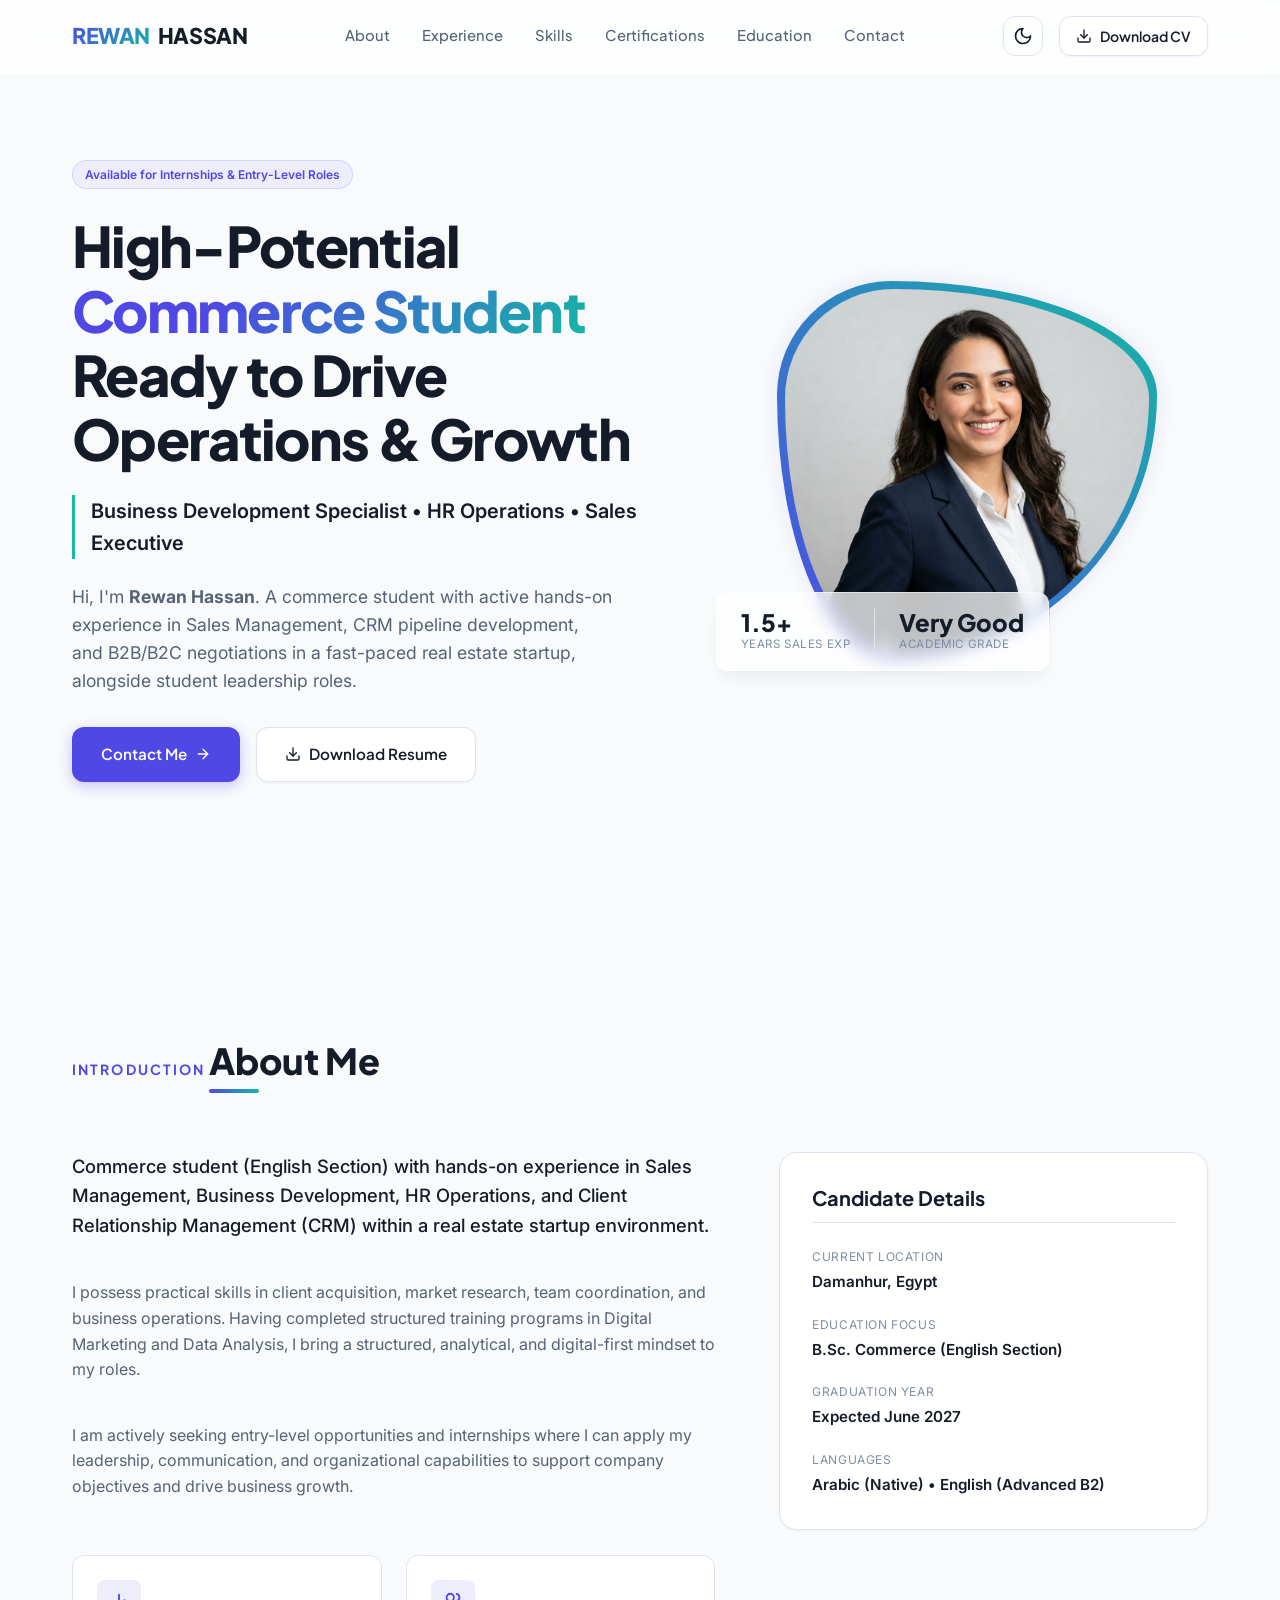
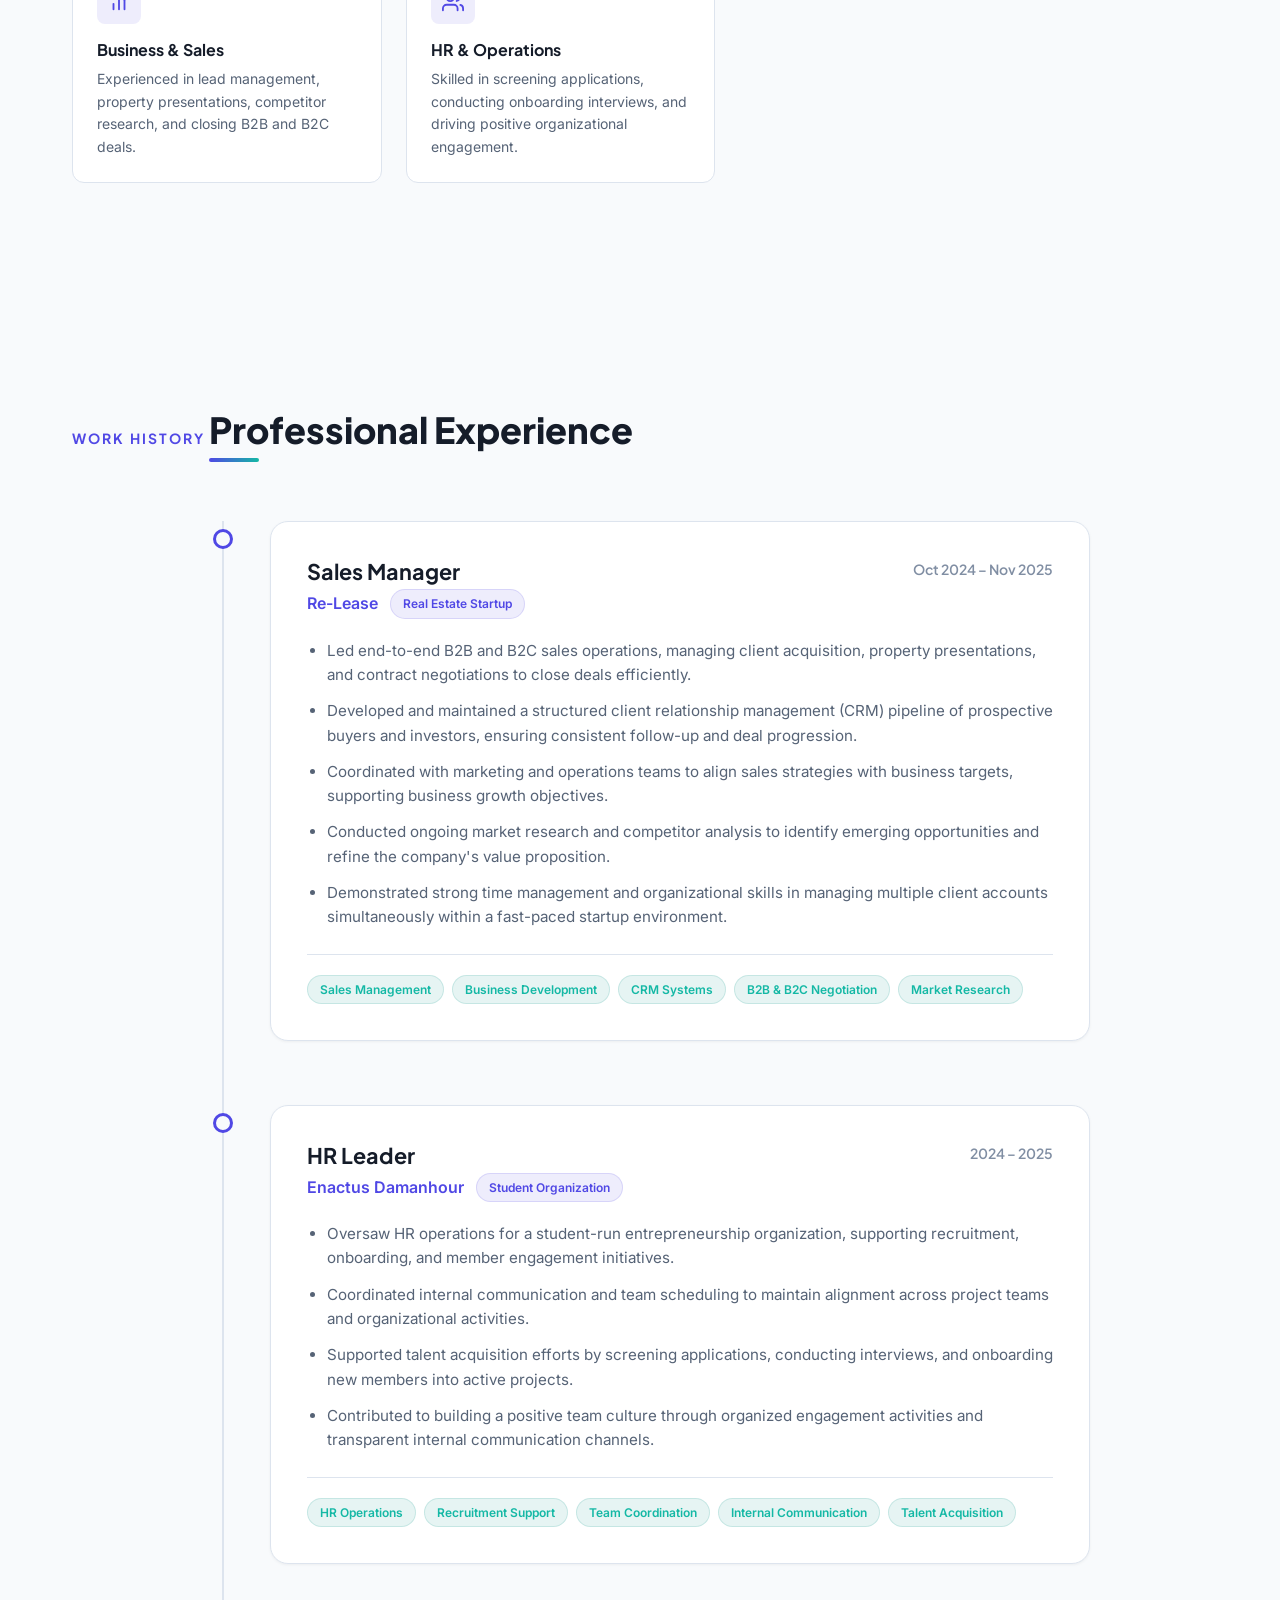
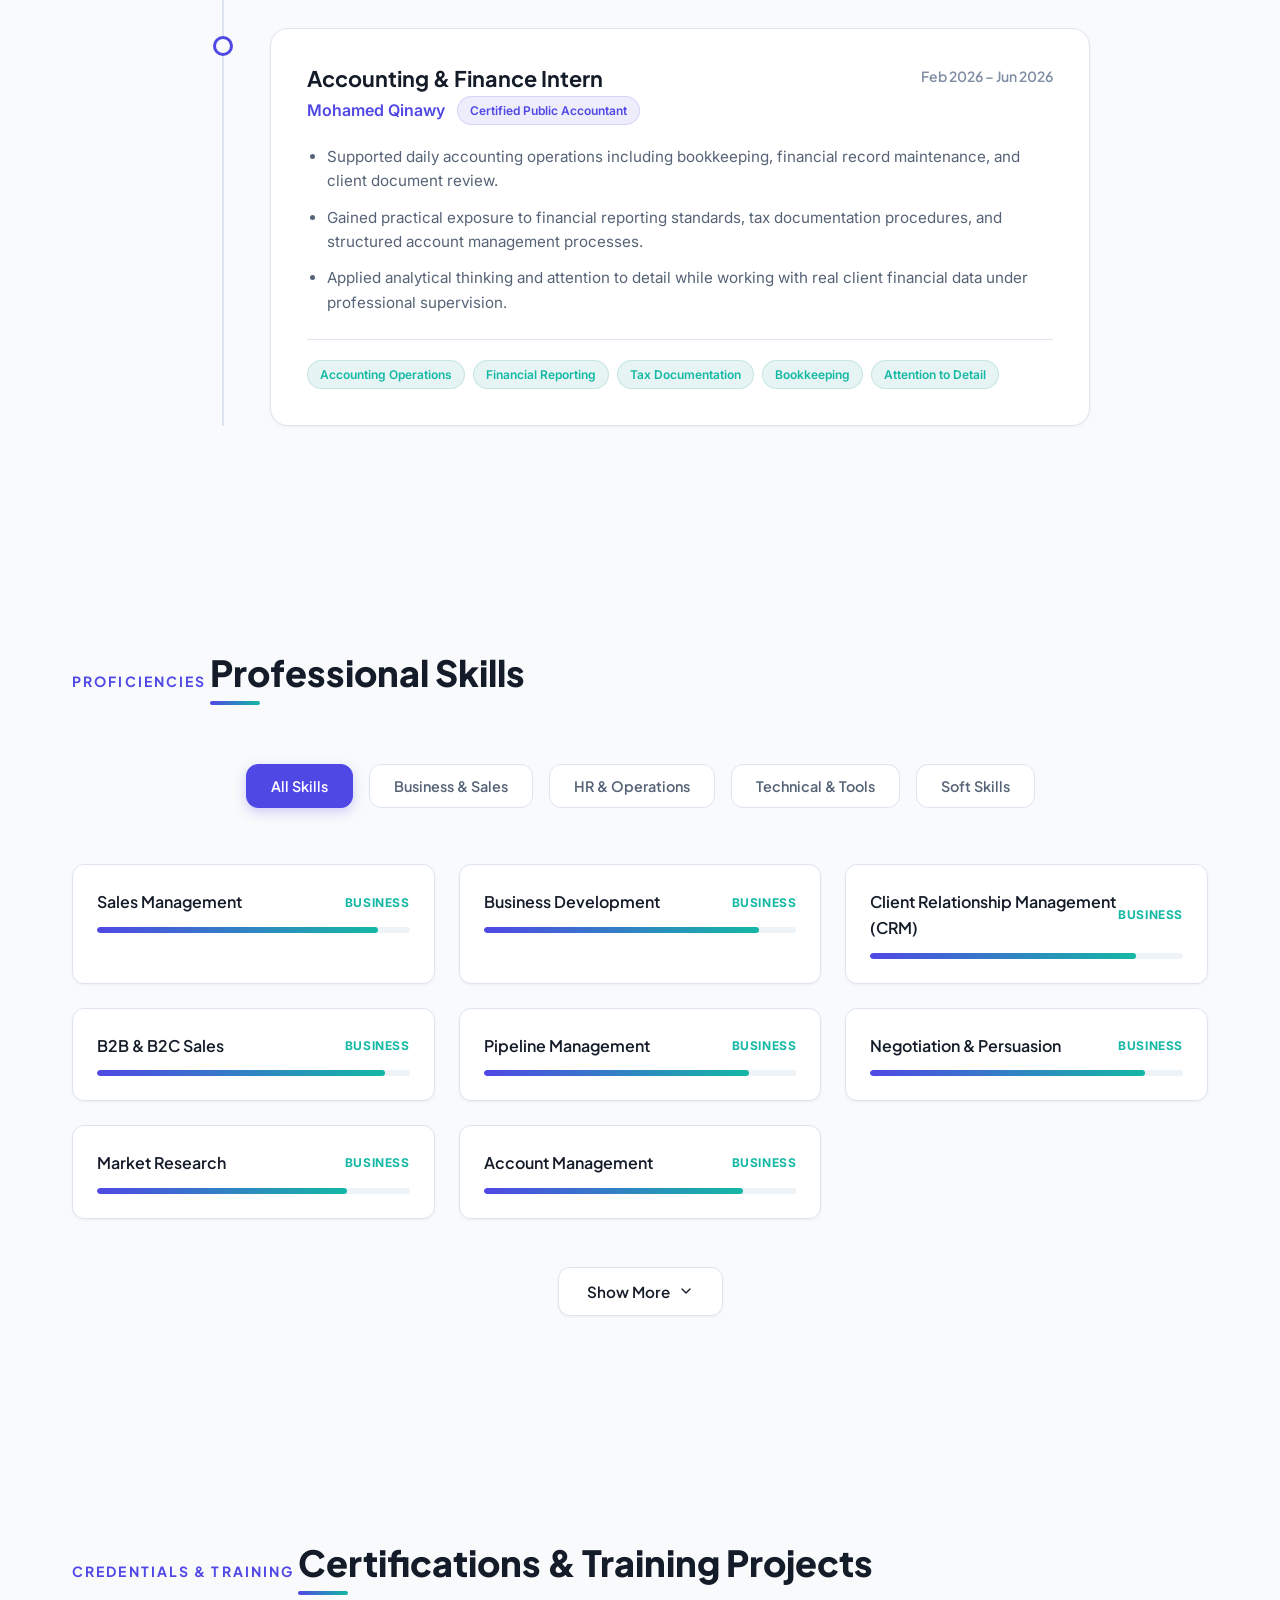
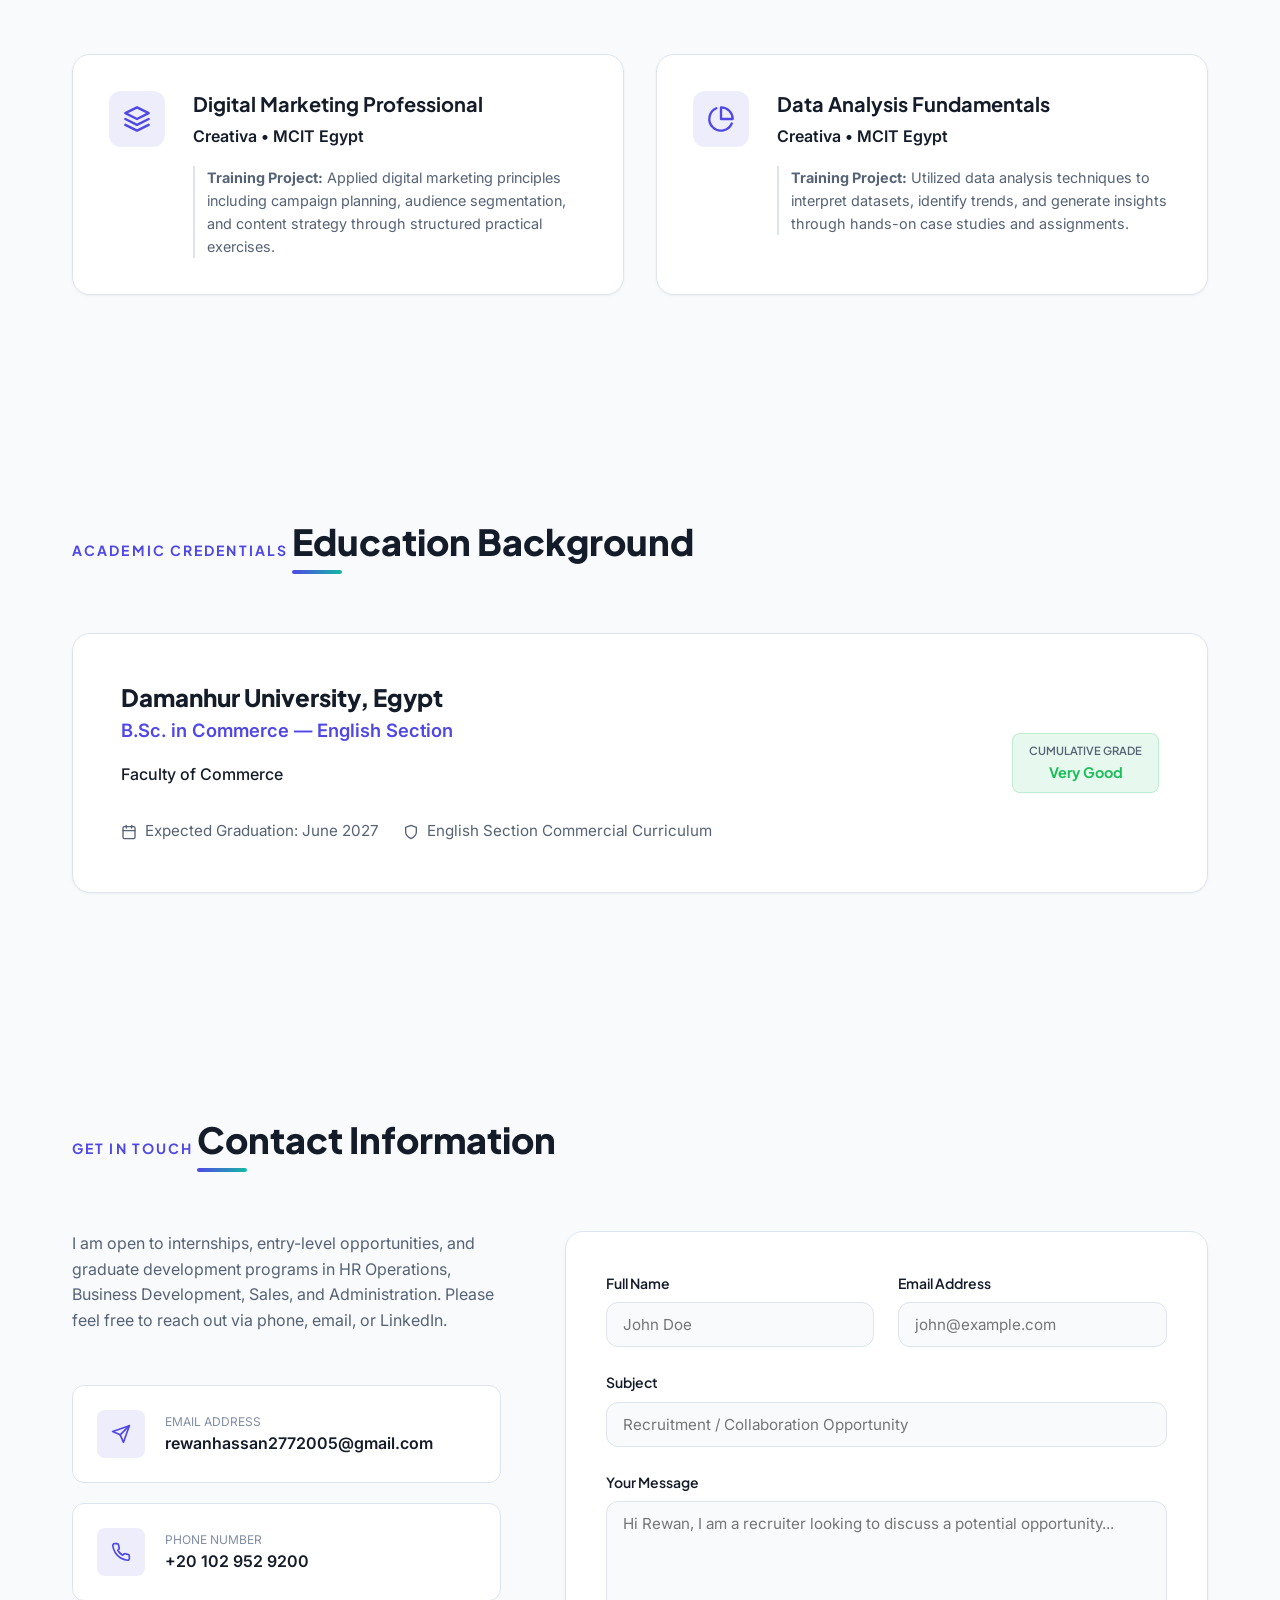
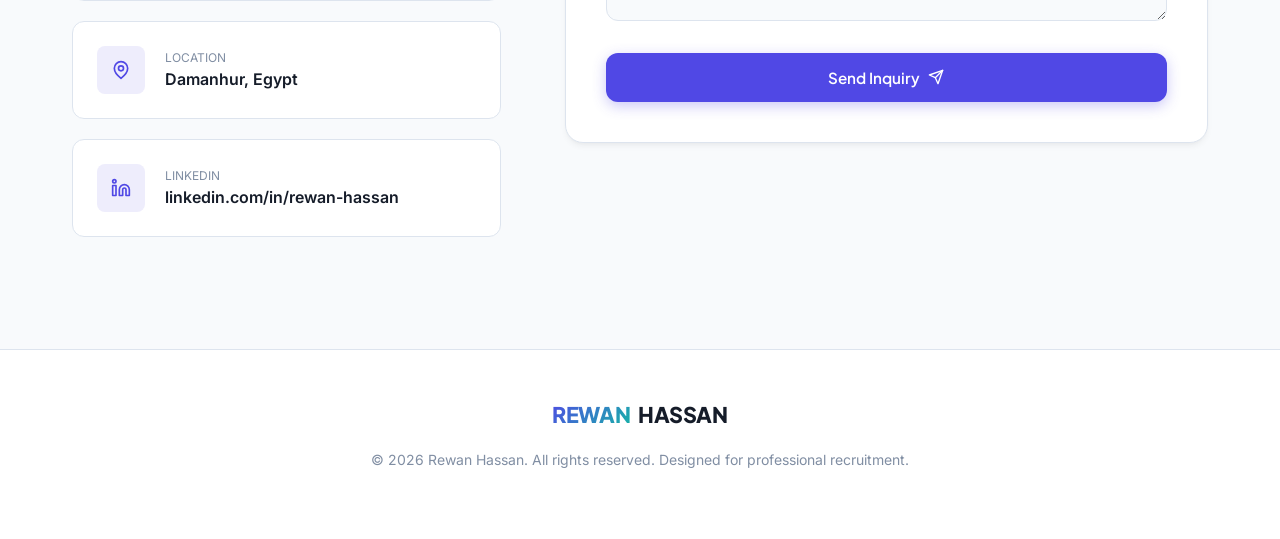
==== index.html @ fbc777bb "first commit" ====
<!DOCTYPE html>
<html lang="en">
<head>
    <meta charset="UTF-8">
    <meta name="viewport" content="width=device-width, initial-scale=1.0">
    <title>Rewan Hassan | Business Development, HR Operations & Sales Professional</title>
    
    <!-- SEO Meta Tags -->
    <meta name="description" content="Professional portfolio of Rewan Hassan, a Commerce student specializing in Business Development, HR Operations, Sales Management, and Client Relationship Management. Ready for entry-level opportunities.">
    <meta name="keywords" content="Rewan Hassan, HR Operations, Business Development, Sales, Real Estate Sales, Enactus HR, Damanhur University, Commerce English, Creativa MCIT">
    <meta name="author" content="Rewan Hassan">
    
    <!-- Open Graph / Facebook -->
    <meta property="og:type" content="website">
    <meta property="og:title" content="Rewan Hassan | Professional Portfolio">
    <meta property="og:description" content="Explore the professional experience, skills, and certifications of Rewan Hassan in Sales, HR Operations, and Business Development.">
    <meta property="og:image" content="assets/images/avatar.png">
    
    <!-- Twitter -->
    <meta property="twitter:card" content="summary_large_image">
    <meta property="twitter:title" content="Rewan Hassan | Professional Portfolio">
    <meta property="twitter:description" content="Explore the professional experience, skills, and certifications of Rewan Hassan in Sales, HR Operations, and Business Development.">
    
    <!-- Stylesheet -->
    <link rel="stylesheet" href="style.css">
</head>
<body>

    <!-- Sticky Header -->
    <header class="header" id="header">
        <div class="container navbar">
            <a href="#hero" class="logo" id="nav-logo" aria-label="Rewan Hassan Home">
                <span>REWAN</span> HASSAN
            </a>
            
            <nav class="nav-menu" id="nav-menu" aria-label="Main Navigation">
                <a href="#about" class="nav-link" id="link-about">About</a>
                <a href="#experience" class="nav-link" id="link-experience">Experience</a>
                <a href="#skills" class="nav-link" id="link-skills">Skills</a>
                <a href="#certifications" class="nav-link" id="link-certifications">Certifications</a>
                <a href="#education" class="nav-link" id="link-education">Education</a>
                <a href="#contact" class="nav-link" id="link-contact">Contact</a>
            </nav>
            
            <div class="nav-actions">
                <button class="theme-toggle" id="theme-toggle" aria-label="Toggle Light/Dark Theme">
                    <!-- Sun Icon -->
                    <svg class="sun-icon" xmlns="http://www.w3.org/2000/svg" width="20" height="20" viewBox="0 0 24 24" fill="none" stroke="currentColor" stroke-width="2" stroke-linecap="round" stroke-linejoin="round"><circle cx="12" cy="12" r="4"/><path d="M12 2v2"/><path d="M12 20v2"/><path d="m4.93 4.93 1.41 1.41"/><path d="m17.66 17.66 1.41 1.41"/><path d="M2 12h2"/><path d="M20 12h2"/><path d="m6.34 17.66-1.41 1.41"/><path d="m19.07 4.93-1.41 1.41"/></svg>
                    <!-- Moon Icon -->
                    <svg class="moon-icon" xmlns="http://www.w3.org/2000/svg" width="20" height="20" viewBox="0 0 24 24" fill="none" stroke="currentColor" stroke-width="2" stroke-linecap="round" stroke-linejoin="round"><path d="M12 3a6 6 0 0 0 9 9 9 9 0 1 1-9-9Z"/></svg>
                </button>
                <a href="Rewan_Hassan_CV_v2.pdf" class="btn btn-secondary btn-sm" download="Rewan_Hassan_CV.pdf" id="nav-cv-btn" aria-label="Download CV Document">
                    <svg xmlns="http://www.w3.org/2000/svg" width="16" height="16" viewBox="0 0 24 24" fill="none" stroke="currentColor" stroke-width="2" stroke-linecap="round" stroke-linejoin="round"><path d="M21 15v4a2 2 0 0 1-2 2H5a2 2 0 0 1-2-2v-4"/><polyline points="7 10 12 15 17 10"/><line x1="12" y1="15" x2="12" y2="3"/></svg>
                    <span>Download CV</span>
                </a>
                <button class="mobile-nav-toggle" id="mobile-nav-toggle" aria-label="Toggle Navigation Menu">
                    <svg xmlns="http://www.w3.org/2000/svg" width="24" height="24" viewBox="0 0 24 24" fill="none" stroke="currentColor" stroke-width="2" stroke-linecap="round" stroke-linejoin="round"><line x1="4" x2="20" y1="12" y2="12"/><line x1="4" x2="20" y1="6" y2="6"/><line x1="4" x2="20" y1="18" y2="18"/></svg>
                </button>
            </div>
        </div>
    </header>

    <main>
        
        <!-- Hero Section -->
        <section class="section" id="hero">
            <div class="container hero-wrapper">
                <div class="hero-content">
                    <span class="badge hero-tag">Available for Internships & Entry-Level Roles</span>
                    <h1 class="hero-title">High-Potential <span>Commerce Student</span> Ready to Drive Operations & Growth</h1>
                    <div class="hero-headline">
                        Business Development Specialist &bull; HR Operations &bull; Sales Executive
                    </div>
                    <p class="hero-description">
                        Hi, I'm <strong>Rewan Hassan</strong>. A commerce student with active hands-on experience in Sales Management, CRM pipeline development, and B2B/B2C negotiations in a fast-paced real estate startup, alongside student leadership roles.
                    </p>
                    <div class="hero-ctas">
                        <a href="#contact" class="btn btn-primary" id="hero-contact-btn">
                            <span>Contact Me</span>
                            <svg xmlns="http://www.w3.org/2000/svg" width="16" height="16" viewBox="0 0 24 24" fill="none" stroke="currentColor" stroke-width="2" stroke-linecap="round" stroke-linejoin="round"><line x1="5" y1="12" x2="19" y2="12"/><polyline points="12 5 19 12 12 19"/></svg>
                        </a>
                        <a href="Rewan_Hassan_CV_v2.pdf" class="btn btn-secondary" download="Rewan_Hassan_CV.pdf" id="hero-cv-btn">
                            <svg xmlns="http://www.w3.org/2000/svg" width="16" height="16" viewBox="0 0 24 24" fill="none" stroke="currentColor" stroke-width="2" stroke-linecap="round" stroke-linejoin="round"><path d="M21 15v4a2 2 0 0 1-2 2H5a2 2 0 0 1-2-2v-4"/><polyline points="7 10 12 15 17 10"/><line x1="12" y1="15" x2="12" y2="3"/></svg>
                            <span>Download Resume</span>
                        </a>
                    </div>
                </div>
                
                <div class="hero-image-container">
                    <div class="hero-image-frame">
                        <img src="assets/images/avatar.png" alt="Rewan Hassan Portrait" class="hero-image">
                    </div>
                    <div class="hero-stats">
                        <div class="stat-item">
                            <span class="stat-num">1.5+</span>
                            <span class="stat-label">Years Sales Exp</span>
                        </div>
                        <div class="stat-item" style="border-left: 1px solid var(--border-color); padding-left: 1.5rem;">
                            <span class="stat-num">Very Good</span>
                            <span class="stat-label">Academic Grade</span>
                        </div>
                    </div>
                </div>
            </div>
        </section>

        <!-- About Section -->
        <section class="section" id="about">
            <div class="container">
                <div class="section-title-wrapper">
                    <span class="section-subtitle">Introduction</span>
                    <h2 class="section-title">About Me</h2>
                </div>
                
                <div class="about-grid">
                    <div class="about-text">
                        <p class="about-leads">
                            Commerce student (English Section) with hands-on experience in Sales Management, Business Development, HR Operations, and Client Relationship Management (CRM) within a real estate startup environment.
                        </p>
                        <p>
                            I possess practical skills in client acquisition, market research, team coordination, and business operations. Having completed structured training programs in Digital Marketing and Data Analysis, I bring a structured, analytical, and digital-first mindset to my roles. 
                        </p>
                        <p>
                            I am actively seeking entry-level opportunities and internships where I can apply my leadership, communication, and organizational capabilities to support company objectives and drive business growth.
                        </p>
                        
                        <div class="about-features">
                            <div class="about-feature-card">
                                <div class="about-feature-icon">
                                    <svg xmlns="http://www.w3.org/2000/svg" width="22" height="22" viewBox="0 0 24 24" fill="none" stroke="currentColor" stroke-width="2" stroke-linecap="round" stroke-linejoin="round"><line x1="18" y1="20" x2="18" y2="10"/><line x1="12" y1="20" x2="12" y2="4"/><line x1="6" y1="20" x2="6" y2="14"/></svg>
                                </div>
                                <h4>Business & Sales</h4>
                                <p>Experienced in lead management, property presentations, competitor research, and closing B2B and B2C deals.</p>
                            </div>
                            
                            <div class="about-feature-card">
                                <div class="about-feature-icon">
                                    <svg xmlns="http://www.w3.org/2000/svg" width="22" height="22" viewBox="0 0 24 24" fill="none" stroke="currentColor" stroke-width="2" stroke-linecap="round" stroke-linejoin="round"><path d="M17 21v-2a4 4 0 0 0-4-4H5a4 4 0 0 0-4 4v2"/><circle cx="9" cy="7" r="4"/><path d="M23 21v-2a4 4 0 0 0-3-3.87"/><path d="M16 3.13a4 4 0 0 1 0 7.75"/></svg>
                                </div>
                                <h4>HR & Operations</h4>
                                <p>Skilled in screening applications, conducting onboarding interviews, and driving positive organizational engagement.</p>
                            </div>
                        </div>
                    </div>
                    
                    <div class="about-sidebar-card">
                        <h3 class="about-sidebar-title">Candidate Details</h3>
                        <div class="info-list">
                            <div class="info-item">
                                <span class="info-label">Current Location</span>
                                <span class="info-value">Damanhur, Egypt</span>
                            </div>
                            <div class="info-item">
                                <span class="info-label">Education Focus</span>
                                <span class="info-value">B.Sc. Commerce (English Section)</span>
                            </div>
                            <div class="info-item">
                                <span class="info-label">Graduation Year</span>
                                <span class="info-value">Expected June 2027</span>
                            </div>
                            <div class="info-item">
                                <span class="info-label">Languages</span>
                                <span class="info-value">Arabic (Native) &bull; English (Advanced B2)</span>
                            </div>
                        </div>
                    </div>
                </div>
            </div>
        </section>

        <!-- Experience Section -->
        <section class="section" id="experience">
            <div class="container">
                <div class="section-title-wrapper">
                    <span class="section-subtitle">Work History</span>
                    <h2 class="section-title">Professional Experience</h2>
                </div>
                
                <div class="experience-timeline">
                    
                    <!-- Sales Manager - Re-Lease -->
                    <div class="experience-item">
                        <div class="experience-dot"></div>
                        <div class="experience-card">
                            <div class="experience-header">
                                <div>
                                    <h3 class="role-title">Sales Manager</h3>
                                    <div class="company-meta">
                                        <span class="company-name">Re-Lease</span>
                                        <span class="badge">Real Estate Startup</span>
                                    </div>
                                </div>
                                <span class="experience-duration">Oct 2024 &ndash; Nov 2025</span>
                            </div>
                            <div class="experience-body">
                                <ul class="experience-bullets">
                                    <li>Led end-to-end B2B and B2C sales operations, managing client acquisition, property presentations, and contract negotiations to close deals efficiently.</li>
                                    <li>Developed and maintained a structured client relationship management (CRM) pipeline of prospective buyers and investors, ensuring consistent follow-up and deal progression.</li>
                                    <li>Coordinated with marketing and operations teams to align sales strategies with business targets, supporting business growth objectives.</li>
                                    <li>Conducted ongoing market research and competitor analysis to identify emerging opportunities and refine the company's value proposition.</li>
                                    <li>Demonstrated strong time management and organizational skills in managing multiple client accounts simultaneously within a fast-paced startup environment.</li>
                                </ul>
                            </div>
                            <div class="experience-skills">
                                <span class="badge badge-secondary">Sales Management</span>
                                <span class="badge badge-secondary">Business Development</span>
                                <span class="badge badge-secondary">CRM Systems</span>
                                <span class="badge badge-secondary">B2B & B2C Negotiation</span>
                                <span class="badge badge-secondary">Market Research</span>
                            </div>
                        </div>
                    </div>

                    <!-- HR Leader - Enactus Damanhour -->
                    <div class="experience-item">
                        <div class="experience-dot"></div>
                        <div class="experience-card">
                            <div class="experience-header">
                                <div>
                                    <h3 class="role-title">HR Leader</h3>
                                    <div class="company-meta">
                                        <span class="company-name">Enactus Damanhour</span>
                                        <span class="badge">Student Organization</span>
                                    </div>
                                </div>
                                <span class="experience-duration">2024 &ndash; 2025</span>
                            </div>
                            <div class="experience-body">
                                <ul class="experience-bullets">
                                    <li>Oversaw HR operations for a student-run entrepreneurship organization, supporting recruitment, onboarding, and member engagement initiatives.</li>
                                    <li>Coordinated internal communication and team scheduling to maintain alignment across project teams and organizational activities.</li>
                                    <li>Supported talent acquisition efforts by screening applications, conducting interviews, and onboarding new members into active projects.</li>
                                    <li>Contributed to building a positive team culture through organized engagement activities and transparent internal communication channels.</li>
                                </ul>
                            </div>
                            <div class="experience-skills">
                                <span class="badge badge-secondary">HR Operations</span>
                                <span class="badge badge-secondary">Recruitment Support</span>
                                <span class="badge badge-secondary">Team Coordination</span>
                                <span class="badge badge-secondary">Internal Communication</span>
                                <span class="badge badge-secondary">Talent Acquisition</span>
                            </div>
                        </div>
                    </div>

                    <!-- Accounting & Finance Intern -->
                    <div class="experience-item">
                        <div class="experience-dot"></div>
                        <div class="experience-card">
                            <div class="experience-header">
                                <div>
                                    <h3 class="role-title">Accounting & Finance Intern</h3>
                                    <div class="company-meta">
                                        <span class="company-name">Mohamed Qinawy</span>
                                        <span class="badge">Certified Public Accountant</span>
                                    </div>
                                </div>
                                <span class="experience-duration">Feb 2026 &ndash; Jun 2026</span>
                            </div>
                            <div class="experience-body">
                                <ul class="experience-bullets">
                                    <li>Supported daily accounting operations including bookkeeping, financial record maintenance, and client document review.</li>
                                    <li>Gained practical exposure to financial reporting standards, tax documentation procedures, and structured account management processes.</li>
                                    <li>Applied analytical thinking and attention to detail while working with real client financial data under professional supervision.</li>
                                </ul>
                            </div>
                            <div class="experience-skills">
                                <span class="badge badge-secondary">Accounting Operations</span>
                                <span class="badge badge-secondary">Financial Reporting</span>
                                <span class="badge badge-secondary">Tax Documentation</span>
                                <span class="badge badge-secondary">Bookkeeping</span>
                                <span class="badge badge-secondary">Attention to Detail</span>
                            </div>
                        </div>
                    </div>

                </div>
            </div>
        </section>

        <!-- Skills Section -->
        <section class="section" id="skills">
            <div class="container">
                <div class="section-title-wrapper">
                    <span class="section-subtitle">Proficiencies</span>
                    <h2 class="section-title">Professional Skills</h2>
                </div>
                
                <div class="skills-tab-nav">
                    <button class="skills-tab-btn active" data-filter="all">All Skills</button>
                    <button class="skills-tab-btn" data-filter="business">Business & Sales</button>
                    <button class="skills-tab-btn" data-filter="hr">HR & Operations</button>
                    <button class="skills-tab-btn" data-filter="technical">Technical & Tools</button>
                    <button class="skills-tab-btn" data-filter="soft">Soft Skills</button>
                </div>
                
                <div class="skills-grid" id="skills-grid">
                    
                    <!-- Business Skills -->
                    <div class="skill-card" data-category="business">
                        <div class="skill-info">
                            <span class="skill-name">Sales Management</span>
                            <span class="skill-tag">Business</span>
                        </div>
                        <div class="skill-progress-bg">
                            <div class="skill-progress-bar" data-progress="90%"></div>
                        </div>
                    </div>
                    
                    <div class="skill-card" data-category="business">
                        <div class="skill-info">
                            <span class="skill-name">Business Development</span>
                            <span class="skill-tag">Business</span>
                        </div>
                        <div class="skill-progress-bg">
                            <div class="skill-progress-bar" data-progress="88%"></div>
                        </div>
                    </div>
                    
                    <div class="skill-card" data-category="business">
                        <div class="skill-info">
                            <span class="skill-name">Client Relationship Management (CRM)</span>
                            <span class="skill-tag">Business</span>
                        </div>
                        <div class="skill-progress-bg">
                            <div class="skill-progress-bar" data-progress="85%"></div>
                        </div>
                    </div>
                    
                    <div class="skill-card" data-category="business">
                        <div class="skill-info">
                            <span class="skill-name">B2B & B2C Sales</span>
                            <span class="skill-tag">Business</span>
                        </div>
                        <div class="skill-progress-bg">
                            <div class="skill-progress-bar" data-progress="92%"></div>
                        </div>
                    </div>
                    
                    <div class="skill-card" data-category="business">
                        <div class="skill-info">
                            <span class="skill-name">Pipeline Management</span>
                            <span class="skill-tag">Business</span>
                        </div>
                        <div class="skill-progress-bg">
                            <div class="skill-progress-bar" data-progress="85%"></div>
                        </div>
                    </div>
                    
                    <div class="skill-card" data-category="business">
                        <div class="skill-info">
                            <span class="skill-name">Negotiation & Persuasion</span>
                            <span class="skill-tag">Business</span>
                        </div>
                        <div class="skill-progress-bg">
                            <div class="skill-progress-bar" data-progress="88%"></div>
                        </div>
                    </div>
                    
                    <div class="skill-card" data-category="business">
                        <div class="skill-info">
                            <span class="skill-name">Market Research</span>
                            <span class="skill-tag">Business</span>
                        </div>
                        <div class="skill-progress-bg">
                            <div class="skill-progress-bar" data-progress="80%"></div>
                        </div>
                    </div>
                    
                    <div class="skill-card" data-category="business">
                        <div class="skill-info">
                            <span class="skill-name">Account Management</span>
                            <span class="skill-tag">Business</span>
                        </div>
                        <div class="skill-progress-bg">
                            <div class="skill-progress-bar" data-progress="83%"></div>
                        </div>
                    </div>

                    <!-- HR Skills -->
                    <div class="skill-card" data-category="hr">
                        <div class="skill-info">
                            <span class="skill-name">HR Operations</span>
                            <span class="skill-tag">HR</span>
                        </div>
                        <div class="skill-progress-bg">
                            <div class="skill-progress-bar" data-progress="85%"></div>
                        </div>
                    </div>
                    
                    <div class="skill-card" data-category="hr">
                        <div class="skill-info">
                            <span class="skill-name">Recruitment Support</span>
                            <span class="skill-tag">HR</span>
                        </div>
                        <div class="skill-progress-bg">
                            <div class="skill-progress-bar" data-progress="82%"></div>
                        </div>
                    </div>
                    
                    <div class="skill-card" data-category="hr">
                        <div class="skill-info">
                            <span class="skill-name">Team Coordination</span>
                            <span class="skill-tag">HR</span>
                        </div>
                        <div class="skill-progress-bg">
                            <div class="skill-progress-bar" data-progress="90%"></div>
                        </div>
                    </div>

                    <!-- Technical Skills -->
                    <div class="skill-card" data-category="technical">
                        <div class="skill-info">
                            <span class="skill-name">Microsoft Office Suite (Word, Excel, PPT)</span>
                            <span class="skill-tag">Technical</span>
                        </div>
                        <div class="skill-progress-bg">
                            <div class="skill-progress-bar" data-progress="85%"></div>
                        </div>
                    </div>
                    
                    <div class="skill-card" data-category="technical">
                        <div class="skill-info">
                            <span class="skill-name">Data Analysis</span>
                            <span class="skill-tag">Technical</span>
                        </div>
                        <div class="skill-progress-bg">
                            <div class="skill-progress-bar" data-progress="80%"></div>
                        </div>
                    </div>
                    
                    <div class="skill-card" data-category="technical">
                        <div class="skill-info">
                            <span class="skill-name">Digital Marketing</span>
                            <span class="skill-tag">Technical</span>
                        </div>
                        <div class="skill-progress-bg">
                            <div class="skill-progress-bar" data-progress="78%"></div>
                        </div>
                    </div>
                    
                    <div class="skill-card" data-category="technical">
                        <div class="skill-info">
                            <span class="skill-name">Social Media Marketing</span>
                            <span class="skill-tag">Technical</span>
                        </div>
                        <div class="skill-progress-bg">
                            <div class="skill-progress-bar" data-progress="82%"></div>
                        </div>
                    </div>
                    
                    <div class="skill-card" data-category="technical">
                        <div class="skill-info">
                            <span class="skill-name">Content Strategy</span>
                            <span class="skill-tag">Technical</span>
                        </div>
                        <div class="skill-progress-bg">
                            <div class="skill-progress-bar" data-progress="75%"></div>
                        </div>
                    </div>
                    
                    <div class="skill-card" data-category="technical">
                        <div class="skill-info">
                            <span class="skill-name">Google Workspace</span>
                            <span class="skill-tag">Technical</span>
                        </div>
                        <div class="skill-progress-bg">
                            <div class="skill-progress-bar" data-progress="87%"></div>
                        </div>
                    </div>
                    
                    <div class="skill-card" data-category="technical">
                        <div class="skill-info">
                            <span class="skill-name">Financial Reporting & Bookkeeping</span>
                            <span class="skill-tag">Technical</span>
                        </div>
                        <div class="skill-progress-bg">
                            <div class="skill-progress-bar" data-progress="76%"></div>
                        </div>
                    </div>

                    <!-- Soft Skills -->
                    <div class="skill-card" data-category="soft">
                        <div class="skill-info">
                            <span class="skill-name">Leadership</span>
                            <span class="skill-tag">Soft Skills</span>
                        </div>
                        <div class="skill-progress-bg">
                            <div class="skill-progress-bar" data-progress="92%"></div>
                        </div>
                    </div>
                    
                    <div class="skill-card" data-category="soft">
                        <div class="skill-info">
                            <span class="skill-name">Communication & Persuasion</span>
                            <span class="skill-tag">Soft Skills</span>
                        </div>
                        <div class="skill-progress-bg">
                            <div class="skill-progress-bar" data-progress="90%"></div>
                        </div>
                    </div>
                    
                    <div class="skill-card" data-category="soft">
                        <div class="skill-info">
                            <span class="skill-name">Problem-Solving</span>
                            <span class="skill-tag">Soft Skills</span>
                        </div>
                        <div class="skill-progress-bg">
                            <div class="skill-progress-bar" data-progress="85%"></div>
                        </div>
                    </div>
                    
                    <div class="skill-card" data-category="soft">
                        <div class="skill-info">
                            <span class="skill-name">Time Management</span>
                            <span class="skill-tag">Soft Skills</span>
                        </div>
                        <div class="skill-progress-bg">
                            <div class="skill-progress-bar" data-progress="88%"></div>
                        </div>
                    </div>
                    
                    <div class="skill-card" data-category="soft">
                        <div class="skill-info">
                            <span class="skill-name">Adaptability</span>
                            <span class="skill-tag">Soft Skills</span>
                        </div>
                        <div class="skill-progress-bg">
                            <div class="skill-progress-bar" data-progress="85%"></div>
                        </div>
                    </div>
                    
                    <div class="skill-card" data-category="soft">
                        <div class="skill-info">
                            <span class="skill-name">Attention to Detail</span>
                            <span class="skill-tag">Soft Skills</span>
                        </div>
                        <div class="skill-progress-bg">
                            <div class="skill-progress-bar" data-progress="90%"></div>
                        </div>
                    </div>
                    
                    <div class="skill-card" data-category="soft">
                        <div class="skill-info">
                            <span class="skill-name">Organizational Skills</span>
                            <span class="skill-tag">Soft Skills</span>
                        </div>
                        <div class="skill-progress-bg">
                            <div class="skill-progress-bar" data-progress="88%"></div>
                        </div>
                    </div>

                </div>

                <!-- Show More / Less button -->
                <div class="skills-show-more-container" id="skills-toggle-container">
                    <button id="skills-toggle-btn" class="btn btn-secondary">
                        <span>Show More</span>
                        <svg xmlns="http://www.w3.org/2000/svg" width="16" height="16" viewBox="0 0 24 24" fill="none" stroke="currentColor" stroke-width="2" stroke-linecap="round" stroke-linejoin="round" class="toggle-icon" style="transition: transform var(--transition-fast);"><polyline points="6 9 12 15 18 9"/></svg>
                    </button>
                </div>
            </div>
        </section>

        <!-- Certifications Section -->
        <section class="section" id="certifications">
            <div class="container">
                <div class="section-title-wrapper">
                    <span class="section-subtitle">Credentials & Training</span>
                    <h2 class="section-title">Certifications & Training Projects</h2>
                </div>
                
                <div class="certifications-grid">
                    
                    <!-- Digital Marketing Card -->
                    <div class="cert-card">
                        <div class="cert-icon">
                            <svg xmlns="http://www.w3.org/2000/svg" width="28" height="28" viewBox="0 0 24 24" fill="none" stroke="currentColor" stroke-width="2" stroke-linecap="round" stroke-linejoin="round"><path d="M12 2L2 7l10 5 10-5-10-5z"/><path d="M2 17l10 5 10-5"/><path d="M2 12l10 5 10-5"/></svg>
                        </div>
                        <div class="cert-details">
                            <h3 class="cert-title">Digital Marketing Professional</h3>
                            <div class="cert-issuer">Creativa &bull; MCIT Egypt</div>
                            <p class="cert-project-summary">
                                <strong>Training Project:</strong> Applied digital marketing principles including campaign planning, audience segmentation, and content strategy through structured practical exercises.
                            </p>
                        </div>
                    </div>

                    <!-- Data Analysis Card -->
                    <div class="cert-card">
                        <div class="cert-icon">
                            <svg xmlns="http://www.w3.org/2000/svg" width="28" height="28" viewBox="0 0 24 24" fill="none" stroke="currentColor" stroke-width="2" stroke-linecap="round" stroke-linejoin="round"><path d="M21.21 15.89A10 10 0 1 1 8 2.83"/><path d="M22 12A10 10 0 0 0 12 2v10z"/></svg>
                        </div>
                        <div class="cert-details">
                            <h3 class="cert-title">Data Analysis Fundamentals</h3>
                            <div class="cert-issuer">Creativa &bull; MCIT Egypt</div>
                            <p class="cert-project-summary">
                                <strong>Training Project:</strong> Utilized data analysis techniques to interpret datasets, identify trends, and generate insights through hands-on case studies and assignments.
                            </p>
                        </div>
                    </div>

                </div>
            </div>
        </section>

        <!-- Education Section -->
        <section class="section" id="education">
            <div class="container">
                <div class="section-title-wrapper">
                    <span class="section-subtitle">Academic Credentials</span>
                    <h2 class="section-title">Education Background</h2>
                </div>
                
                <div class="education-wrapper">
                    <div class="education-details">
                        <div class="education-header">
                            <h3 class="education-institution">Damanhur University, Egypt</h3>
                            <span class="education-degree">B.Sc. in Commerce &mdash; English Section</span>
                        </div>
                        <p style="margin-bottom: 0.5rem; color: var(--text-primary); font-weight: 500;">Faculty of Commerce</p>
                        <div class="education-meta">
                            <div class="education-meta-item">
                                <svg xmlns="http://www.w3.org/2000/svg" width="16" height="16" viewBox="0 0 24 24" fill="none" stroke="currentColor" stroke-width="2" stroke-linecap="round" stroke-linejoin="round"><rect x="3" y="4" width="18" height="18" rx="2" ry="2"/><line x1="16" y1="2" x2="16" y2="6"/><line x1="8" y1="2" x2="8" y2="6"/><line x1="3" y1="10" x2="21" y2="10"/></svg>
                                <span>Expected Graduation: June 2027</span>
                            </div>
                            <div class="education-meta-item">
                                <svg xmlns="http://www.w3.org/2000/svg" width="16" height="16" viewBox="0 0 24 24" fill="none" stroke="currentColor" stroke-width="2" stroke-linecap="round" stroke-linejoin="round"><path d="M12 22s8-4 8-10V5l-8-3-8 3v7c0 6 8 10 8 10z"/></svg>
                                <span>English Section Commercial Curriculum</span>
                            </div>
                        </div>
                    </div>
                    
                    <div class="education-grade-badge">
                        <span>Cumulative Grade</span>
                        Very Good
                    </div>
                </div>
            </div>
        </section>

        <!-- Contact Section -->
        <section class="section" id="contact">
            <div class="container">
                <div class="section-title-wrapper">
                    <span class="section-subtitle">Get In Touch</span>
                    <h2 class="section-title">Contact Information</h2>
                </div>
                
                <div class="contact-grid">
                    
                    <div class="contact-info-panel">
                        <p>
                            I am open to internships, entry-level opportunities, and graduate development programs in HR Operations, Business Development, Sales, and Administration. Please feel free to reach out via phone, email, or LinkedIn.
                        </p>
                        
                        <div class="contact-cards">
                            <!-- Email -->
                            <a href="mailto:rewanhassan2772005@gmail.com" class="contact-detail-card" aria-label="Send email to Rewan Hassan">
                                <div class="contact-detail-icon">
                                    <svg xmlns="http://www.w3.org/2000/svg" width="20" height="20" viewBox="0 0 24 24" fill="none" stroke="currentColor" stroke-width="2" stroke-linecap="round" stroke-linejoin="round"><path d="m22 2-7 20-4-9-9-4Z"/><path d="M22 2 11 13"/></svg>
                                </div>
                                <div class="contact-detail-content">
                                    <span class="contact-detail-label">Email Address</span>
                                    <span class="contact-detail-value">rewanhassan2772005@gmail.com</span>
                                </div>
                            </a>
                            
                            <!-- Phone -->
                            <a href="tel:+201029529200" class="contact-detail-card" aria-label="Call Rewan Hassan">
                                <div class="contact-detail-icon">
                                    <svg xmlns="http://www.w3.org/2000/svg" width="20" height="20" viewBox="0 0 24 24" fill="none" stroke="currentColor" stroke-width="2" stroke-linecap="round" stroke-linejoin="round"><path d="M22 16.92v3a2 2 0 0 1-2.18 2 19.79 19.79 0 0 1-8.63-3.07 19.5 19.5 0 0 1-6-6 19.79 19.79 0 0 1-3.07-8.67A2 2 0 0 1 4.11 2h3a2 2 0 0 1 2 1.72 12.84 12.84 0 0 0 .7 2.81 2 2 0 0 1-.45 2.11L8.09 9.91a16 16 0 0 0 6 6l1.27-1.27a2 2 0 0 1 2.11-.45 12.84 12.84 0 0 0 2.81.7A2 2 0 0 1 22 16.92z"/></svg>
                                </div>
                                <div class="contact-detail-content">
                                    <span class="contact-detail-label">Phone Number</span>
                                    <span class="contact-detail-value">+20 102 952 9200</span>
                                </div>
                            </a>

                            <!-- Location -->
                            <div class="contact-detail-card">
                                <div class="contact-detail-icon">
                                    <svg xmlns="http://www.w3.org/2000/svg" width="20" height="20" viewBox="0 0 24 24" fill="none" stroke="currentColor" stroke-width="2" stroke-linecap="round" stroke-linejoin="round"><path d="M20 10c0 6-8 12-8 12s-8-6-8-12a8 8 0 0 1 16 0Z"/><circle cx="12" cy="10" r="3"/></svg>
                                </div>
                                <div class="contact-detail-content">
                                    <span class="contact-detail-label">Location</span>
                                    <span class="contact-detail-value">Damanhur, Egypt</span>
                                </div>
                            </div>

                            <!-- LinkedIn -->
                            <a href="https://linkedin.com/in/rewan-hassan" target="_blank" rel="noopener noreferrer" class="contact-detail-card" aria-label="Visit Rewan Hassan's LinkedIn profile">
                                <div class="contact-detail-icon">
                                    <svg xmlns="http://www.w3.org/2000/svg" width="20" height="20" viewBox="0 0 24 24" fill="none" stroke="currentColor" stroke-width="2" stroke-linecap="round" stroke-linejoin="round"><path d="M16 8a6 6 0 0 1 6 6v7h-4v-7a2 2 0 0 0-2-2 2 2 0 0 0-2 2v7h-4v-7a6 6 0 0 1 6-6z"/><rect width="4" height="12" x="2" y="9"/><circle cx="4" cy="4" r="2"/></svg>
                                </div>
                                <div class="contact-detail-content">
                                    <span class="contact-detail-label">LinkedIn</span>
                                    <span class="contact-detail-value">linkedin.com/in/rewan-hassan</span>
                                </div>
                            </a>
                        </div>
                    </div>
                    
                    <div class="contact-form-panel">
                        <!-- Form submits securely to Web3Forms free API -->
                        <form id="contact-form">
                            <!-- Web3Forms Access Key: Replace with your actual key to receive email submissions -->
                            <input type="hidden" name="access_key" value="YOUR_ACCESS_KEY_HERE">
                            <input type="hidden" name="subject" value="New Recruiter Inquiry from Portfolio">
                            <input type="hidden" name="from_name" value="Portfolio Visitor">
                            
                            <!-- Anti-spam Honeypot -->
                            <input type="checkbox" name="botcheck" class="hidden-field" style="display: none;">
                            
                            <div class="form-row">
                                <div class="form-group">
                                    <label for="form-name" class="form-label">Full Name</label>
                                    <input type="text" name="name" id="form-name" class="form-control" placeholder="John Doe" required>
                                </div>
                                <div class="form-group">
                                    <label for="form-email" class="form-label">Email Address</label>
                                    <input type="email" name="email" id="form-email" class="form-control" placeholder="john@example.com" required>
                                </div>
                            </div>
                            
                            <div class="form-group">
                                <label for="form-subject" class="form-label">Subject</label>
                                <input type="text" name="message_subject" id="form-subject" class="form-control" placeholder="Recruitment / Collaboration Opportunity" required>
                            </div>
                            
                            <div class="form-group">
                                <label for="form-message" class="form-label">Your Message</label>
                                <textarea name="message" id="form-message" class="form-control" placeholder="Hi Rewan, I am a recruiter looking to discuss a potential opportunity..." required></textarea>
                            </div>
                            
                            <button type="submit" class="btn btn-primary" style="width: 100%;" id="form-submit-btn">
                                <span>Send Inquiry</span>
                                <svg xmlns="http://www.w3.org/2000/svg" width="16" height="16" viewBox="0 0 24 24" fill="none" stroke="currentColor" stroke-width="2" stroke-linecap="round" stroke-linejoin="round"><line x1="22" y1="2" x2="11" y2="13"/><polygon points="22 2 15 22 11 13 2 9 22 2"/></svg>
                            </button>
                            
                            <div class="form-submit-status" id="form-status"></div>
                        </form>
                    </div>
                </div>
            </div>
        </section>

    </main>

    <!-- Footer -->
    <footer class="footer">
        <div class="container footer-content">
            <div class="logo">
                <span>REWAN</span> HASSAN
            </div>
            <p class="footer-copy">
                &copy; <span id="current-year">2026</span> Rewan Hassan. All rights reserved. Designed for professional recruitment.
            </p>
        </div>
    </footer>

    <!-- Script -->
    <script src="script.js"></script>
</body>
</html>
---- style.css ----
/* 
   Rewan Hassan - Professional Portfolio Stylesheet
   Design: Premium, SaaS-style, Corporate Minimalist
   Author: Senior UI/UX Designer & Frontend Developer
*/

/* --- Google Fonts Import --- */
@import url('https://fonts.googleapis.com/css2?family=Inter:wght@300;400;500;600;700&family=Plus+Jakarta+Sans:wght@400;500;600;700;800&display=swap');

/* --- Custom Properties & Theme Configuration --- */
:root {
    /* Fonts */
    --font-heading: 'Plus Jakarta Sans', -apple-system, BlinkMacSystemFont, "Segoe UI", Roboto, sans-serif;
    --font-body: 'Inter', -apple-system, BlinkMacSystemFont, "Segoe UI", Roboto, sans-serif;

    /* Theme-independent values */
    --transition-fast: 0.2s cubic-bezier(0.4, 0, 0.2, 1);
    --transition-normal: 0.3s cubic-bezier(0.4, 0, 0.2, 1);
    --transition-slow: 0.5s cubic-bezier(0.4, 0, 0.2, 1);
    --border-radius-sm: 8px;
    --border-radius-md: 12px;
    --border-radius-lg: 18px;
    --border-radius-xl: 24px;
    
    /* Light Theme Palette (Default) */
    --bg-primary: hsl(210, 40%, 98%);
    --bg-secondary: hsl(0, 0%, 100%);
    --bg-tertiary: hsl(210, 40%, 95.1%);
    --bg-accent-soft: hsl(243, 75%, 96%);
    
    --text-primary: hsl(218, 33%, 12%);
    --text-secondary: hsl(215, 16%, 40%);
    --text-muted: hsl(215, 16%, 57%);
    
    --color-primary: hsl(243, 75%, 59%); /* Indigo */
    --color-primary-hover: hsl(243, 75%, 50%);
    --color-secondary: hsl(173, 80%, 40%); /* Teal */
    --color-secondary-hover: hsl(173, 80%, 32%);
    --color-accent: hsl(28, 90%, 55%); /* Coral */
    
    --border-color: hsl(214, 32%, 90%);
    --border-color-hover: hsl(214, 32%, 80%);
    
    --shadow-sm: 0 1px 3px 0 rgba(0, 0, 0, 0.05);
    --shadow-md: 0 4px 6px -1px rgba(0, 0, 0, 0.05), 0 2px 4px -1px rgba(0, 0, 0, 0.03);
    --shadow-lg: 0 10px 15px -3px rgba(0, 0, 0, 0.05), 0 4px 6px -2px rgba(0, 0, 0, 0.02);
    --shadow-glow: 0 0 20px 0 rgba(79, 70, 229, 0.1);
    
    --glass-bg: rgba(255, 255, 255, 0.75);
    --glass-border: rgba(255, 255, 255, 0.5);
}

/* Dark Theme Palette Overrides */
[data-theme="dark"] {
    --bg-primary: hsl(222, 47%, 6%);
    --bg-secondary: hsl(217, 33%, 10%);
    --bg-tertiary: hsl(217, 33%, 14%);
    --bg-accent-soft: rgba(79, 70, 229, 0.1);
    
    --text-primary: hsl(210, 40%, 98%);
    --text-secondary: hsl(215, 20%, 75%);
    --text-muted: hsl(215, 16%, 57%);
    
    --color-primary: hsl(243, 75%, 64%);
    --color-primary-hover: hsl(243, 75%, 70%);
    --color-secondary: hsl(173, 80%, 45%);
    --color-secondary-hover: hsl(173, 80%, 50%);
    
    --border-color: hsl(217, 33%, 16%);
    --border-color-hover: hsl(217, 33%, 24%);
    
    --shadow-sm: 0 1px 2px 0 rgba(0, 0, 0, 0.3);
    --shadow-md: 0 4px 6px -1px rgba(0, 0, 0, 0.4), 0 2px 4px -1px rgba(0, 0, 0, 0.2);
    --shadow-lg: 0 20px 25px -5px rgba(0, 0, 0, 0.5), 0 10px 10px -5px rgba(0, 0, 0, 0.3);
    --shadow-glow: 0 0 25px 0 rgba(79, 70, 229, 0.25);
    
    --glass-bg: rgba(15, 23, 42, 0.75);
    --glass-border: rgba(255, 255, 255, 0.05);
}

/* --- Reset & Base Styles --- */
*, *::before, *::after {
    box-sizing: border-box;
    margin: 0;
    padding: 0;
}

html {
    scroll-behavior: smooth;
    font-size: 16px;
    -webkit-text-size-adjust: 100%;
}

body {
    background-color: var(--bg-primary);
    color: var(--text-secondary);
    font-family: var(--font-body);
    line-height: 1.6;
    overflow-x: hidden;
    transition: background-color var(--transition-normal), color var(--transition-normal);
}

h1, h2, h3, h4, h5, h6 {
    color: var(--text-primary);
    font-family: var(--font-heading);
    font-weight: 700;
    line-height: 1.25;
    transition: color var(--transition-normal);
}

p {
    font-size: 1rem;
    margin-bottom: 1.25rem;
}

a {
    color: inherit;
    text-decoration: none;
    transition: color var(--transition-fast), background-color var(--transition-fast);
}

ul {
    list-style: none;
}

img {
    max-width: 100%;
    height: auto;
    display: block;
}

/* --- Layout Utility Classes --- */
.container {
    width: 100%;
    max-width: 1200px;
    margin: 0 auto;
    padding: 0 2rem;
}

.section {
    padding: 7rem 0;
    position: relative;
}

.section-title-wrapper {
    margin-bottom: 4rem;
    position: relative;
}

.section-subtitle {
    color: var(--color-primary);
    font-family: var(--font-heading);
    font-size: 0.875rem;
    font-weight: 700;
    text-transform: uppercase;
    letter-spacing: 0.15em;
    margin-bottom: 0.5rem;
    display: inline-block;
}

.section-title {
    font-size: 2.25rem;
    font-weight: 800;
    position: relative;
    display: inline-block;
}

.section-title::after {
    content: '';
    position: absolute;
    bottom: -10px;
    left: 0;
    width: 50px;
    height: 4px;
    border-radius: 2px;
    background: linear-gradient(90deg, var(--color-primary), var(--color-secondary));
}

/* --- Interactive Components --- */
.btn {
    display: inline-flex;
    align-items: center;
    justify-content: center;
    gap: 0.5rem;
    padding: 0.875rem 1.75rem;
    font-family: var(--font-heading);
    font-size: 0.95rem;
    font-weight: 600;
    border-radius: var(--border-radius-md);
    cursor: pointer;
    transition: all var(--transition-fast);
    border: 1px solid transparent;
}

.btn-primary {
    background-color: var(--color-primary);
    color: #ffffff;
    box-shadow: 0 4px 14px 0 rgba(79, 70, 229, 0.3);
}

.btn-primary:hover {
    background-color: var(--color-primary-hover);
    transform: translateY(-2px);
    box-shadow: 0 6px 20px 0 rgba(79, 70, 229, 0.4);
}

.btn-secondary {
    background-color: var(--bg-secondary);
    color: var(--text-primary);
    border-color: var(--border-color);
    box-shadow: var(--shadow-sm);
}

.btn-secondary:hover {
    border-color: var(--border-color-hover);
    background-color: var(--bg-tertiary);
    transform: translateY(-2px);
    box-shadow: var(--shadow-md);
}

.btn-text {
    padding: 0.5rem 1rem;
    color: var(--color-primary);
    font-weight: 600;
}

.btn-text:hover {
    color: var(--color-primary-hover);
}

.btn-sm {
    padding: 0.5rem 1rem;
    font-size: 0.875rem;
}

.badge {
    display: inline-flex;
    align-items: center;
    padding: 0.25rem 0.75rem;
    border-radius: 50px;
    font-size: 0.75rem;
    font-weight: 600;
    background-color: var(--bg-accent-soft);
    color: var(--color-primary);
    border: 1px solid rgba(79, 70, 229, 0.15);
    width: fit-content;
}

.badge-secondary {
    background-color: rgba(13, 148, 136, 0.1);
    color: var(--color-secondary);
    border-color: rgba(13, 148, 136, 0.15);
}

/* --- Navigation Header --- */
.header {
    position: fixed;
    top: 0;
    left: 0;
    width: 100%;
    z-index: 100;
    background-color: var(--glass-bg);
    backdrop-filter: blur(12px);
    -webkit-backdrop-filter: blur(12px);
    border-bottom: 1px solid var(--glass-border);
    transition: background-color var(--transition-normal), border-color var(--transition-normal);
}

.navbar {
    display: flex;
    align-items: center;
    justify-content: space-between;
    height: 4.5rem;
}

.logo {
    font-family: var(--font-heading);
    font-size: 1.35rem;
    font-weight: 800;
    color: var(--text-primary);
    letter-spacing: -0.02em;
    display: flex;
    align-items: center;
    gap: 0.5rem;
}

.logo span {
    background: linear-gradient(135deg, var(--color-primary), var(--color-secondary));
    -webkit-background-clip: text;
    -webkit-text-fill-color: transparent;
}

.nav-menu {
    display: flex;
    align-items: center;
    gap: 2rem;
}

.nav-link {
    font-family: var(--font-heading);
    font-size: 0.925rem;
    font-weight: 500;
    color: var(--text-secondary);
    position: relative;
    padding: 0.5rem 0;
}

.nav-link:hover, .nav-link.active {
    color: var(--text-primary);
}

.nav-link::after {
    content: '';
    position: absolute;
    bottom: 0;
    left: 0;
    width: 0;
    height: 2px;
    background-color: var(--color-primary);
    transition: width var(--transition-fast);
}

.nav-link:hover::after, .nav-link.active::after {
    width: 100%;
}

.nav-actions {
    display: flex;
    align-items: center;
    gap: 1rem;
}

/* Theme Toggle Button */
.theme-toggle {
    background: none;
    border: 1px solid var(--border-color);
    color: var(--text-primary);
    width: 2.5rem;
    height: 2.5rem;
    border-radius: var(--border-radius-md);
    cursor: pointer;
    display: flex;
    align-items: center;
    justify-content: center;
    transition: all var(--transition-fast);
}

.theme-toggle:hover {
    background-color: var(--bg-tertiary);
    border-color: var(--border-color-hover);
}

.theme-toggle .sun-icon {
    display: none;
}

[data-theme="dark"] .theme-toggle .moon-icon {
    display: none;
}

[data-theme="dark"] .theme-toggle .sun-icon {
    display: block;
}

/* Mobile Nav Toggle */
.mobile-nav-toggle {
    display: none;
    background: none;
    border: none;
    color: var(--text-primary);
    font-size: 1.5rem;
    cursor: pointer;
}

/* --- Hero Section --- */
.hero-wrapper {
    display: grid;
    grid-template-columns: 1.1fr 0.9fr;
    gap: 4rem;
    align-items: center;
    padding-top: 3rem;
    padding-bottom: 2rem;
}

.hero-content {
    display: flex;
    flex-direction: column;
    gap: 1.5rem;
}

.hero-tag {
    align-self: flex-start;
}

.hero-title {
    font-size: 3.5rem;
    font-weight: 800;
    letter-spacing: -0.03em;
    line-height: 1.15;
}

.hero-title span {
    background: linear-gradient(135deg, var(--color-primary) 30%, var(--color-secondary) 100%);
    -webkit-background-clip: text;
    -webkit-text-fill-color: transparent;
}

.hero-headline {
    font-size: 1.25rem;
    font-weight: 600;
    color: var(--text-primary);
    border-left: 3px solid var(--color-secondary);
    padding-left: 1rem;
}

.hero-description {
    font-size: 1.1rem;
    color: var(--text-secondary);
    max-width: 540px;
    margin-bottom: 0.5rem;
}

.hero-ctas {
    display: flex;
    gap: 1rem;
    flex-wrap: wrap;
}

.hero-image-container {
    position: relative;
    display: flex;
    justify-content: center;
    align-items: center;
}

.hero-image-frame {
    width: 380px;
    height: 380px;
    border-radius: 30% 70% 70% 30% / 30% 30% 70% 70%;
    background: linear-gradient(45deg, var(--color-primary), var(--color-secondary));
    padding: 8px;
    box-shadow: var(--shadow-glow);
    animation: morph 8s ease-in-out infinite;
    overflow: hidden;
}

.hero-image {
    width: 100%;
    height: 100%;
    border-radius: inherit;
    object-fit: cover;
    background-color: var(--bg-tertiary);
}

.hero-stats {
    position: absolute;
    bottom: -10px;
    left: -10px;
    background-color: var(--glass-bg);
    border: 1px solid var(--glass-border);
    backdrop-filter: blur(8px);
    -webkit-backdrop-filter: blur(8px);
    padding: 1rem 1.5rem;
    border-radius: var(--border-radius-md);
    box-shadow: var(--shadow-lg);
    display: flex;
    gap: 1.5rem;
}

.stat-item {
    display: flex;
    flex-direction: column;
}

.stat-num {
    font-family: var(--font-heading);
    font-size: 1.5rem;
    font-weight: 800;
    color: var(--text-primary);
    line-height: 1.1;
}

.stat-label {
    font-size: 0.725rem;
    text-transform: uppercase;
    letter-spacing: 0.05em;
    color: var(--text-muted);
}

@keyframes morph {
    0% { border-radius: 30% 70% 70% 30% / 30% 30% 70% 70%; }
    50% { border-radius: 70% 30% 30% 70% / 70% 70% 30% 30%; }
    100% { border-radius: 30% 70% 70% 30% / 30% 30% 70% 70%; }
}

/* --- About Section --- */
.about-grid {
    display: grid;
    grid-template-columns: 1.2fr 0.8fr;
    gap: 4rem;
    align-items: start;
}

.about-text {
    display: flex;
    flex-direction: column;
    gap: 1.25rem;
}

.about-leads {
    font-size: 1.15rem;
    font-weight: 500;
    color: var(--text-primary);
}

.about-features {
    display: grid;
    grid-template-columns: repeat(2, 1fr);
    gap: 1.5rem;
    margin-top: 1rem;
}

.about-feature-card {
    background-color: var(--bg-secondary);
    border: 1px solid var(--border-color);
    padding: 1.5rem;
    border-radius: var(--border-radius-md);
    transition: all var(--transition-normal);
}

.about-feature-card:hover {
    border-color: var(--color-primary);
    transform: translateY(-3px);
    box-shadow: var(--shadow-md);
}

.about-feature-icon {
    width: 2.75rem;
    height: 2.75rem;
    background-color: var(--bg-accent-soft);
    border-radius: var(--border-radius-sm);
    color: var(--color-primary);
    display: flex;
    align-items: center;
    justify-content: center;
    margin-bottom: 1rem;
}

.about-feature-card h4 {
    margin-bottom: 0.5rem;
}

.about-feature-card p {
    font-size: 0.875rem;
    color: var(--text-secondary);
    margin-bottom: 0;
}

.about-sidebar-card {
    background-color: var(--bg-secondary);
    border: 1px solid var(--border-color);
    border-radius: var(--border-radius-lg);
    padding: 2rem;
    position: sticky;
    top: 6.5rem;
    box-shadow: var(--shadow-sm);
}

.about-sidebar-title {
    font-size: 1.25rem;
    font-weight: 700;
    margin-bottom: 1.5rem;
    padding-bottom: 0.75rem;
    border-bottom: 1px solid var(--border-color);
}

.info-list {
    display: flex;
    flex-direction: column;
    gap: 1.25rem;
}

.info-item {
    display: flex;
    flex-direction: column;
    gap: 0.25rem;
}

.info-label {
    font-size: 0.75rem;
    text-transform: uppercase;
    letter-spacing: 0.05em;
    color: var(--text-muted);
}

.info-value {
    font-size: 0.95rem;
    font-weight: 600;
    color: var(--text-primary);
}

/* --- Experience Section --- */
.experience-timeline {
    position: relative;
    max-width: 900px;
    margin: 0 auto;
}

.experience-timeline::before {
    content: '';
    position: absolute;
    top: 0;
    left: 2rem;
    width: 2px;
    height: 100%;
    background-color: var(--border-color);
}

.experience-item {
    position: relative;
    padding-left: 5rem;
    margin-bottom: 4rem;
}

.experience-item:last-child {
    margin-bottom: 0;
}

.experience-dot {
    position: absolute;
    left: 1.45rem;
    top: 0.5rem;
    width: 1.25rem;
    height: 1.25rem;
    border-radius: 50%;
    background-color: var(--bg-primary);
    border: 3px solid var(--color-primary);
    z-index: 2;
    transition: all var(--transition-fast);
}

.experience-item:hover .experience-dot {
    background-color: var(--color-primary);
    box-shadow: 0 0 0 6px var(--bg-accent-soft);
}

.experience-card {
    background-color: var(--bg-secondary);
    border: 1px solid var(--border-color);
    border-radius: var(--border-radius-lg);
    padding: 2.25rem;
    box-shadow: var(--shadow-sm);
    transition: all var(--transition-normal);
}

.experience-card:hover {
    border-color: var(--border-color-hover);
    transform: translateY(-4px);
    box-shadow: var(--shadow-lg), var(--shadow-glow);
}

.experience-header {
    display: flex;
    justify-content: space-between;
    align-items: flex-start;
    flex-wrap: wrap;
    gap: 1rem;
    margin-bottom: 1.25rem;
}

.role-title {
    font-size: 1.35rem;
    font-weight: 700;
    margin-bottom: 0.25rem;
}

.company-meta {
    display: flex;
    align-items: center;
    gap: 0.75rem;
    flex-wrap: wrap;
}

.company-name {
    font-weight: 600;
    color: var(--color-primary);
}

.experience-duration {
    font-family: var(--font-heading);
    font-size: 0.875rem;
    font-weight: 600;
    color: var(--text-muted);
}

.experience-body {
    margin-bottom: 1.5rem;
}

.experience-bullets {
    display: flex;
    flex-direction: column;
    gap: 0.75rem;
    padding-left: 1.25rem;
    list-style-type: disc;
}

.experience-bullets li {
    font-size: 0.95rem;
    color: var(--text-secondary);
}

.experience-skills {
    display: flex;
    flex-wrap: wrap;
    gap: 0.5rem;
    border-top: 1px solid var(--border-color);
    padding-top: 1.25rem;
}

/* --- Skills Section --- */
.skills-tab-nav {
    display: flex;
    justify-content: center;
    gap: 1rem;
    margin-bottom: 3.5rem;
    flex-wrap: wrap;
}

.skills-tab-btn {
    background-color: var(--bg-secondary);
    border: 1px solid var(--border-color);
    color: var(--text-secondary);
    padding: 0.75rem 1.5rem;
    font-family: var(--font-heading);
    font-size: 0.9rem;
    font-weight: 600;
    border-radius: var(--border-radius-md);
    cursor: pointer;
    transition: all var(--transition-fast);
}

.skills-tab-btn:hover {
    background-color: var(--bg-tertiary);
    color: var(--text-primary);
}

.skills-tab-btn.active {
    background-color: var(--color-primary);
    border-color: var(--color-primary);
    color: #ffffff;
    box-shadow: 0 4px 12px 0 rgba(79, 70, 229, 0.25);
}

.skills-grid {
    display: grid;
    grid-template-columns: repeat(auto-fill, minmax(280px, 1fr));
    gap: 1.5rem;
}

.skill-card {
    background-color: var(--bg-secondary);
    border: 1px solid var(--border-color);
    border-radius: var(--border-radius-md);
    padding: 1.5rem;
    box-shadow: var(--shadow-sm);
    transition: all var(--transition-normal);
    display: flex;
    flex-direction: column;
    gap: 0.75rem;
}

.skill-card:hover {
    border-color: var(--color-primary);
    transform: translateY(-2px);
    box-shadow: var(--shadow-md);
}

.skill-info {
    display: flex;
    justify-content: space-between;
    align-items: center;
}

.skill-name {
    font-family: var(--font-heading);
    font-weight: 600;
    color: var(--text-primary);
}

.skill-tag {
    font-size: 0.75rem;
    text-transform: uppercase;
    font-weight: 700;
    color: var(--color-secondary);
    letter-spacing: 0.05em;
}

.skill-progress-bg {
    width: 100%;
    height: 6px;
    background-color: var(--bg-tertiary);
    border-radius: 3px;
    overflow: hidden;
}

.skill-progress-bar {
    height: 100%;
    background: linear-gradient(90deg, var(--color-primary), var(--color-secondary));
    border-radius: 3px;
    width: 0%; /* Dynamic width loaded via JS */
    transition: width var(--transition-slow);
}

/* --- Skills Toggle Button Styling --- */
.skills-show-more-container {
    display: flex;
    justify-content: center;
    margin-top: 3rem;
}
#skills-toggle-btn svg {
    transition: transform var(--transition-fast);
}
#skills-toggle-btn.expanded svg {
    transform: rotate(180deg);
}

/* --- Certifications & Training --- */
.certifications-grid {
    display: grid;
    grid-template-columns: repeat(2, 1fr);
    gap: 2rem;
}

.cert-card {
    background-color: var(--bg-secondary);
    border: 1px solid var(--border-color);
    border-radius: var(--border-radius-lg);
    padding: 2.25rem;
    box-shadow: var(--shadow-sm);
    transition: all var(--transition-normal);
    display: grid;
    grid-template-columns: auto 1fr;
    gap: 1.75rem;
    align-items: start;
}

.cert-card:hover {
    border-color: var(--color-primary);
    transform: translateY(-3px);
    box-shadow: var(--shadow-lg);
}

.cert-icon {
    width: 3.5rem;
    height: 3.5rem;
    background-color: var(--bg-accent-soft);
    color: var(--color-primary);
    border-radius: var(--border-radius-md);
    display: flex;
    align-items: center;
    justify-content: center;
    font-size: 1.5rem;
}

.cert-details {
    display: flex;
    flex-direction: column;
    gap: 0.5rem;
}

.cert-title {
    font-size: 1.25rem;
    font-weight: 700;
}

.cert-issuer {
    font-weight: 600;
    color: var(--text-primary);
}

.cert-project-summary {
    font-size: 0.9rem;
    color: var(--text-secondary);
    margin-top: 0.5rem;
    border-left: 2px solid var(--border-color);
    padding-left: 0.75rem;
    margin-bottom: 0;
}

/* --- Education Section --- */
.education-wrapper {
    background-color: var(--bg-secondary);
    border: 1px solid var(--border-color);
    border-radius: var(--border-radius-lg);
    padding: 3rem;
    box-shadow: var(--shadow-sm);
    display: grid;
    grid-template-columns: 1fr auto;
    gap: 3rem;
    align-items: center;
}

.education-details {
    display: flex;
    flex-direction: column;
    gap: 1rem;
}

.education-header {
    display: flex;
    flex-direction: column;
}

.education-institution {
    font-size: 1.5rem;
    font-weight: 800;
    color: var(--text-primary);
    margin-bottom: 0.25rem;
}

.education-degree {
    font-size: 1.15rem;
    font-weight: 600;
    color: var(--color-primary);
}

.education-meta {
    display: flex;
    align-items: center;
    gap: 1.5rem;
    flex-wrap: wrap;
    margin-top: 0.5rem;
}

.education-meta-item {
    font-size: 0.95rem;
    display: flex;
    align-items: center;
    gap: 0.5rem;
}

.education-grade-badge {
    background-color: rgba(28, 190, 90, 0.1);
    color: rgb(28, 190, 90);
    border: 1px solid rgba(28, 190, 90, 0.2);
    font-family: var(--font-heading);
    font-weight: 700;
    font-size: 0.9rem;
    padding: 0.5rem 1rem;
    border-radius: var(--border-radius-sm);
    text-align: center;
}

.education-grade-badge span {
    font-size: 0.7rem;
    display: block;
    text-transform: uppercase;
    font-weight: 600;
    color: var(--text-secondary);
    margin-bottom: 0.1rem;
}

/* --- Contact Section --- */
.contact-grid {
    display: grid;
    grid-template-columns: 0.8fr 1.2fr;
    gap: 4rem;
    align-items: start;
}

.contact-info-panel {
    display: flex;
    flex-direction: column;
    gap: 2rem;
}

.contact-cards {
    display: flex;
    flex-direction: column;
    gap: 1.25rem;
}

.contact-detail-card {
    background-color: var(--bg-secondary);
    border: 1px solid var(--border-color);
    border-radius: var(--border-radius-md);
    padding: 1.5rem;
    display: flex;
    align-items: center;
    gap: 1.25rem;
    transition: all var(--transition-fast);
}

.contact-detail-card:hover {
    border-color: var(--color-primary);
    transform: translateX(5px);
    box-shadow: var(--shadow-md);
}

.contact-detail-icon {
    width: 3rem;
    height: 3rem;
    background-color: var(--bg-accent-soft);
    color: var(--color-primary);
    border-radius: var(--border-radius-sm);
    display: flex;
    align-items: center;
    justify-content: center;
    font-size: 1.25rem;
}

.contact-detail-content {
    display: flex;
    flex-direction: column;
}

.contact-detail-label {
    font-size: 0.75rem;
    text-transform: uppercase;
    color: var(--text-muted);
}

.contact-detail-value {
    font-weight: 600;
    color: var(--text-primary);
}

.contact-form-panel {
    background-color: var(--bg-secondary);
    border: 1px solid var(--border-color);
    border-radius: var(--border-radius-lg);
    padding: 2.5rem;
    box-shadow: var(--shadow-md);
}

.form-group {
    margin-bottom: 1.5rem;
}

.form-row {
    display: grid;
    grid-template-columns: repeat(2, 1fr);
    gap: 1.5rem;
}

.form-label {
    display: block;
    font-family: var(--font-heading);
    font-size: 0.875rem;
    font-weight: 600;
    color: var(--text-primary);
    margin-bottom: 0.5rem;
}

.form-control {
    width: 100%;
    padding: 0.75rem 1rem;
    border-radius: var(--border-radius-md);
    border: 1px solid var(--border-color);
    background-color: var(--bg-primary);
    color: var(--text-primary);
    font-family: var(--font-body);
    font-size: 0.95rem;
    transition: all var(--transition-fast);
}

.form-control:focus {
    outline: none;
    border-color: var(--color-primary);
    box-shadow: 0 0 0 3px rgba(79, 70, 229, 0.15);
}

textarea.form-control {
    resize: vertical;
    min-height: 120px;
}

.form-submit-status {
    margin-top: 1rem;
    padding: 0.75rem;
    border-radius: var(--border-radius-md);
    font-size: 0.9rem;
    display: none;
}

.form-submit-status.success {
    display: block;
    background-color: rgba(28, 190, 90, 0.1);
    color: rgb(28, 190, 90);
    border: 1px solid rgba(28, 190, 90, 0.2);
}

.form-submit-status.error {
    display: block;
    background-color: rgba(239, 68, 68, 0.1);
    color: rgb(239, 68, 68);
    border: 1px solid rgba(239, 68, 68, 0.2);
}

/* --- Footer --- */
.footer {
    background-color: var(--bg-secondary);
    border-top: 1px solid var(--border-color);
    padding: 3rem 0;
    text-align: center;
}

.footer-content {
    display: flex;
    flex-direction: column;
    align-items: center;
    gap: 1rem;
}

.footer-copy {
    font-size: 0.875rem;
    color: var(--text-muted);
}

/* --- Responsive Layout Modifications --- */

/* Tablet & Smaller Layouts */
@media (max-width: 1024px) {
    .container {
        padding: 0 1.5rem;
    }
    
    .section {
        padding: 5rem 0;
    }
    
    .hero-wrapper {
        grid-template-columns: 1fr;
        gap: 3rem;
        text-align: center;
    }
    
    .hero-content {
        align-items: center;
    }
    
    .hero-headline {
        border-left: none;
        border-bottom: 2px solid var(--color-secondary);
        padding-left: 0;
        padding-bottom: 0.5rem;
    }
    
    .hero-description {
        margin: 0 auto;
    }
    
    .hero-ctas {
        justify-content: center;
    }
    
    .about-grid {
        grid-template-columns: 1fr;
        gap: 3rem;
    }
    
    .about-sidebar-card {
        position: static;
    }
    
    .certifications-grid {
        grid-template-columns: 1fr;
    }
    
    .contact-grid {
        grid-template-columns: 1fr;
        gap: 3rem;
    }
}

/* Mobile Devices */
@media (max-width: 768px) {
    .container {
        padding: 0 1.25rem;
    }
    
    .section {
        padding: 4.5rem 0;
    }
    
    .section-title {
        font-size: 1.85rem;
    }
    
    .navbar {
        height: 4rem;
    }
    
    .logo {
        font-size: 1.15rem;
    }
    
    /* Premium Slide-out Mobile Menu with Glassmorphism */
    .nav-menu {
        position: fixed;
        top: 4rem;
        left: -100%;
        width: 100%;
        height: calc(100vh - 4rem);
        background-color: var(--glass-bg);
        backdrop-filter: blur(16px);
        -webkit-backdrop-filter: blur(16px);
        flex-direction: column;
        padding: 3.5rem 2rem;
        gap: 2rem;
        transition: left var(--transition-normal);
        border-top: 1px solid var(--border-color);
        z-index: 99;
    }
    
    .nav-menu.open {
        left: 0;
    }
    
    .mobile-nav-toggle {
        display: block;
        order: 1;
    }
    
    .nav-actions {
        order: 2;
    }
    
    /* Centered Morphing Hero Image */
    .hero-title {
        font-size: 2.35rem;
    }
    
    .hero-image-container {
        flex-direction: column;
        gap: 2rem;
    }
    
    .hero-image-frame {
        width: 280px;
        height: 280px;
    }
    
    .hero-stats {
        position: static;
        width: 100%;
        max-width: 320px;
        justify-content: center;
        box-shadow: var(--shadow-md);
    }
    
    /* Timeline adjustments */
    .experience-timeline::before {
        left: 1rem;
    }
    
    .experience-item {
        padding-left: 2.5rem;
    }
    
    .experience-dot {
        left: 0.45rem;
    }
    
    .experience-card {
        padding: 1.75rem;
    }
    
    /* Native swipeable horizontal skills tabs */
    .skills-tab-nav {
        justify-content: flex-start;
        overflow-x: auto;
        white-space: nowrap;
        padding-bottom: 0.75rem;
        margin-left: -1.25rem;
        margin-right: -1.25rem;
        padding-left: 1.25rem;
        padding-right: 1.25rem;
        scrollbar-width: none;
        -ms-overflow-style: none;
    }
    
    .skills-tab-nav::-webkit-scrollbar {
        display: none;
    }
    
    .skills-tab-btn {
        flex: 0 0 auto;
    }
    
    .skills-grid {
        grid-template-columns: repeat(auto-fill, minmax(240px, 1fr));
    }
    
    .education-wrapper {
        grid-template-columns: 1fr;
        gap: 2rem;
        padding: 2rem 1.5rem;
    }
    
    .education-grade-badge {
        width: 100%;
    }
    
    .form-row {
        grid-template-columns: 1fr;
        gap: 0;
    }
    
    .about-features {
        grid-template-columns: 1fr;
    }
}

/* Extra Small Phones & Tight Screens */
@media (max-width: 480px) {
    .section-title {
        font-size: 1.65rem;
    }
    
    .hero-title {
        font-size: 1.95rem;
    }
    
    .hero-headline {
        font-size: 1.05rem;
    }
    
    /* Thumb-friendly Full-Width CTAs */
    .hero-ctas {
        flex-direction: column;
        width: 100%;
        gap: 0.75rem;
    }
    
    .hero-ctas .btn {
        width: 100%;
    }
    
    /* Flatten Timeline for small viewports */
    .experience-timeline::before {
        display: none;
    }
    
    .experience-item {
        padding-left: 0;
        margin-bottom: 2rem;
    }
    
    .experience-dot {
        display: none;
    }
    
    .experience-card {
        padding: 1.25rem;
    }
    
    .experience-header {
        flex-direction: column;
        align-items: flex-start;
        gap: 0.5rem;
    }
    
    .experience-duration {
        font-size: 0.8rem;
    }
    
    .experience-bullets {
        padding-left: 1rem;
    }
    
    /* Compact Cert cards on phone screen */
    .cert-card {
        grid-template-columns: 1fr;
        gap: 1.25rem;
        padding: 1.5rem;
    }
    
    .cert-icon {
        width: 3rem;
        height: 3rem;
        font-size: 1.25rem;
    }
    
    /* Contact details & Form spacing overrides */
    .contact-form-panel {
        padding: 1.5rem 1.25rem;
    }
    
    .contact-detail-card {
        padding: 1.25rem;
    }
    
    .logo {
        font-size: 1.05rem;
    }
    
    /* Nav download button hidden text on small phones to save screen real estate */
    #nav-cv-btn span {
        display: none;
    }
    #nav-cv-btn {
        padding: 0.65rem;
        border-radius: 50%;
        aspect-ratio: 1;
        width: 2.5rem;
        height: 2.5rem;
        display: inline-flex;
        align-items: center;
        justify-content: center;
    }
}

@media (max-width: 360px) {
    .logo {
        font-size: 0.95rem;
    }
    
    .hero-title {
        font-size: 1.75rem;
    }
}

/* --- Print Stylesheet --- */
@media print {
    :root {
        --bg-primary: #ffffff !important;
        --bg-secondary: #ffffff !important;
        --text-primary: #000000 !important;
        --text-secondary: #333333 !important;
        --border-color: #cccccc !important;
    }
    
    body {
        font-size: 11pt;
        background: #ffffff;
        color: #333;
    }
    
    .header, .theme-toggle, .mobile-nav-toggle, .hero-ctas, .skills-tab-nav, .contact-form-panel, .footer, .btn, .hero-image-container {
        display: none !important;
    }
    
    .section {
        padding: 1.5rem 0 !important;
        page-break-inside: avoid;
    }
    
    .container {
        max-width: 100% !important;
        padding: 0 !important;
    }
    
    .hero-wrapper {
        display: block !important;
        text-align: left !important;
        padding-top: 0 !important;
    }
    
    .hero-title {
        font-size: 24pt !important;
        color: #000000 !important;
    }
    
    .hero-title span {
        -webkit-text-fill-color: initial !important;
        background: none !important;
        color: #000000 !important;
    }
    
    .about-grid {
        display: block !important;
    }
    
    .about-sidebar-card {
        border: none !important;
        padding: 0 !important;
        margin-top: 1rem;
    }
    
    .info-list {
        display: grid !important;
        grid-template-columns: repeat(2, 1fr) !important;
        gap: 10px !important;
    }
    
    .experience-timeline::before {
        display: none !important;
    }
    
    .experience-item {
        padding-left: 0 !important;
        margin-bottom: 1.5rem !important;
        page-break-inside: avoid;
    }
    
    .experience-dot {
        display: none !important;
    }
    
    .experience-card {
        border: none !important;
        padding: 0 !important;
        box-shadow: none !important;
    }
    
    .experience-skills {
        display: none !important;
    }
    
    .skills-grid {
        display: block !important;
    }
    
    .skill-card {
        display: inline-block !important;
        border: none !important;
        padding: 0.25rem 0.5rem !important;
        margin-right: 0.5rem !important;
        margin-bottom: 0.5rem !important;
        box-shadow: none !important;
        background: #f0f0f0 !important;
        border-radius: 4px !important;
    }
    
    .skill-progress-bg {
        display: none !important;
    }
    
    .certifications-grid {
        display: block !important;
    }
    
    .cert-card {
        display: block !important;
        border: none !important;
        padding: 0 !important;
        margin-bottom: 1rem !important;
        page-break-inside: avoid;
    }
    
    .cert-icon {
        display: none !important;
    }
    
    .education-wrapper {
        display: block !important;
        border: none !important;
        padding: 0 !important;
        box-shadow: none !important;
    }
    
    .contact-grid {
        display: block !important;
    }
    
    .contact-cards {
        display: grid !important;
        grid-template-columns: repeat(2, 1fr) !important;
        gap: 10px !important;
    }
    
    .contact-detail-card {
        border: none !important;
        padding: 0 !important;
    }
    
    .contact-detail-icon {
        display: none !important;
    }
}
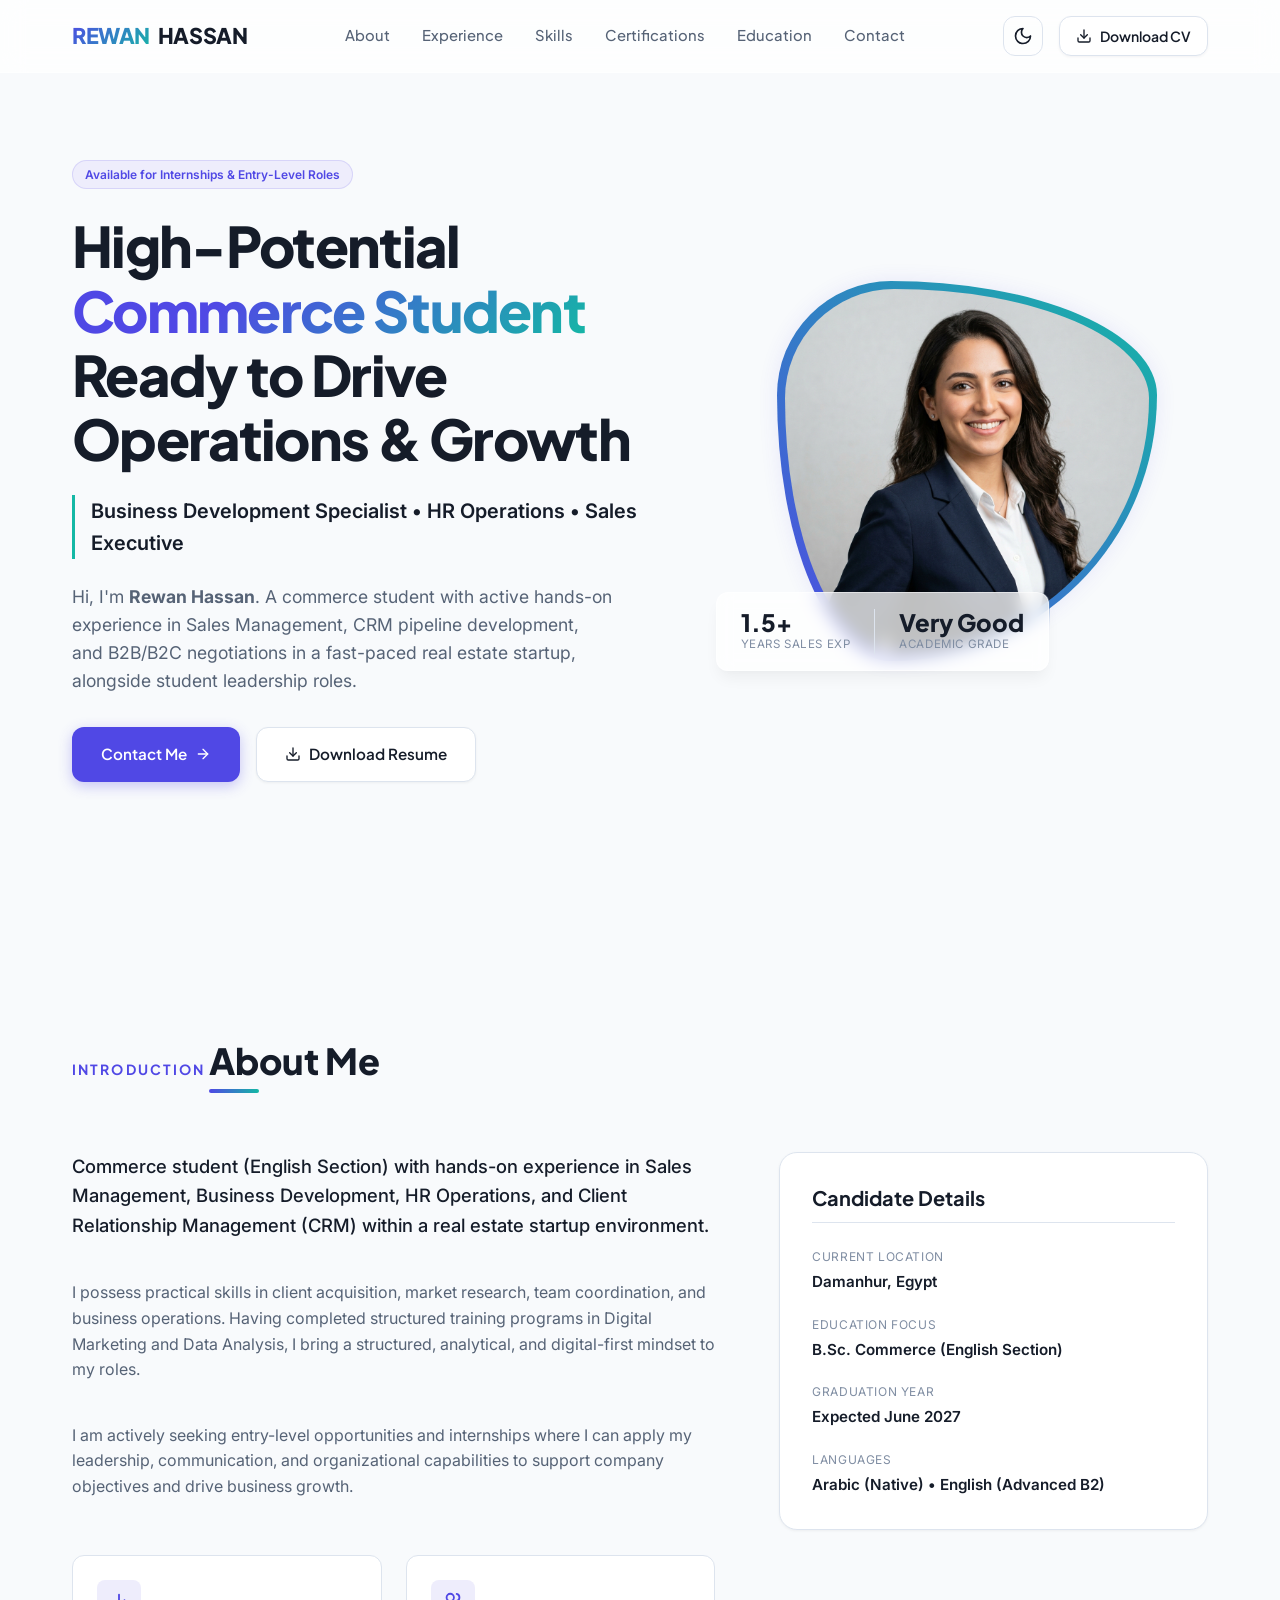
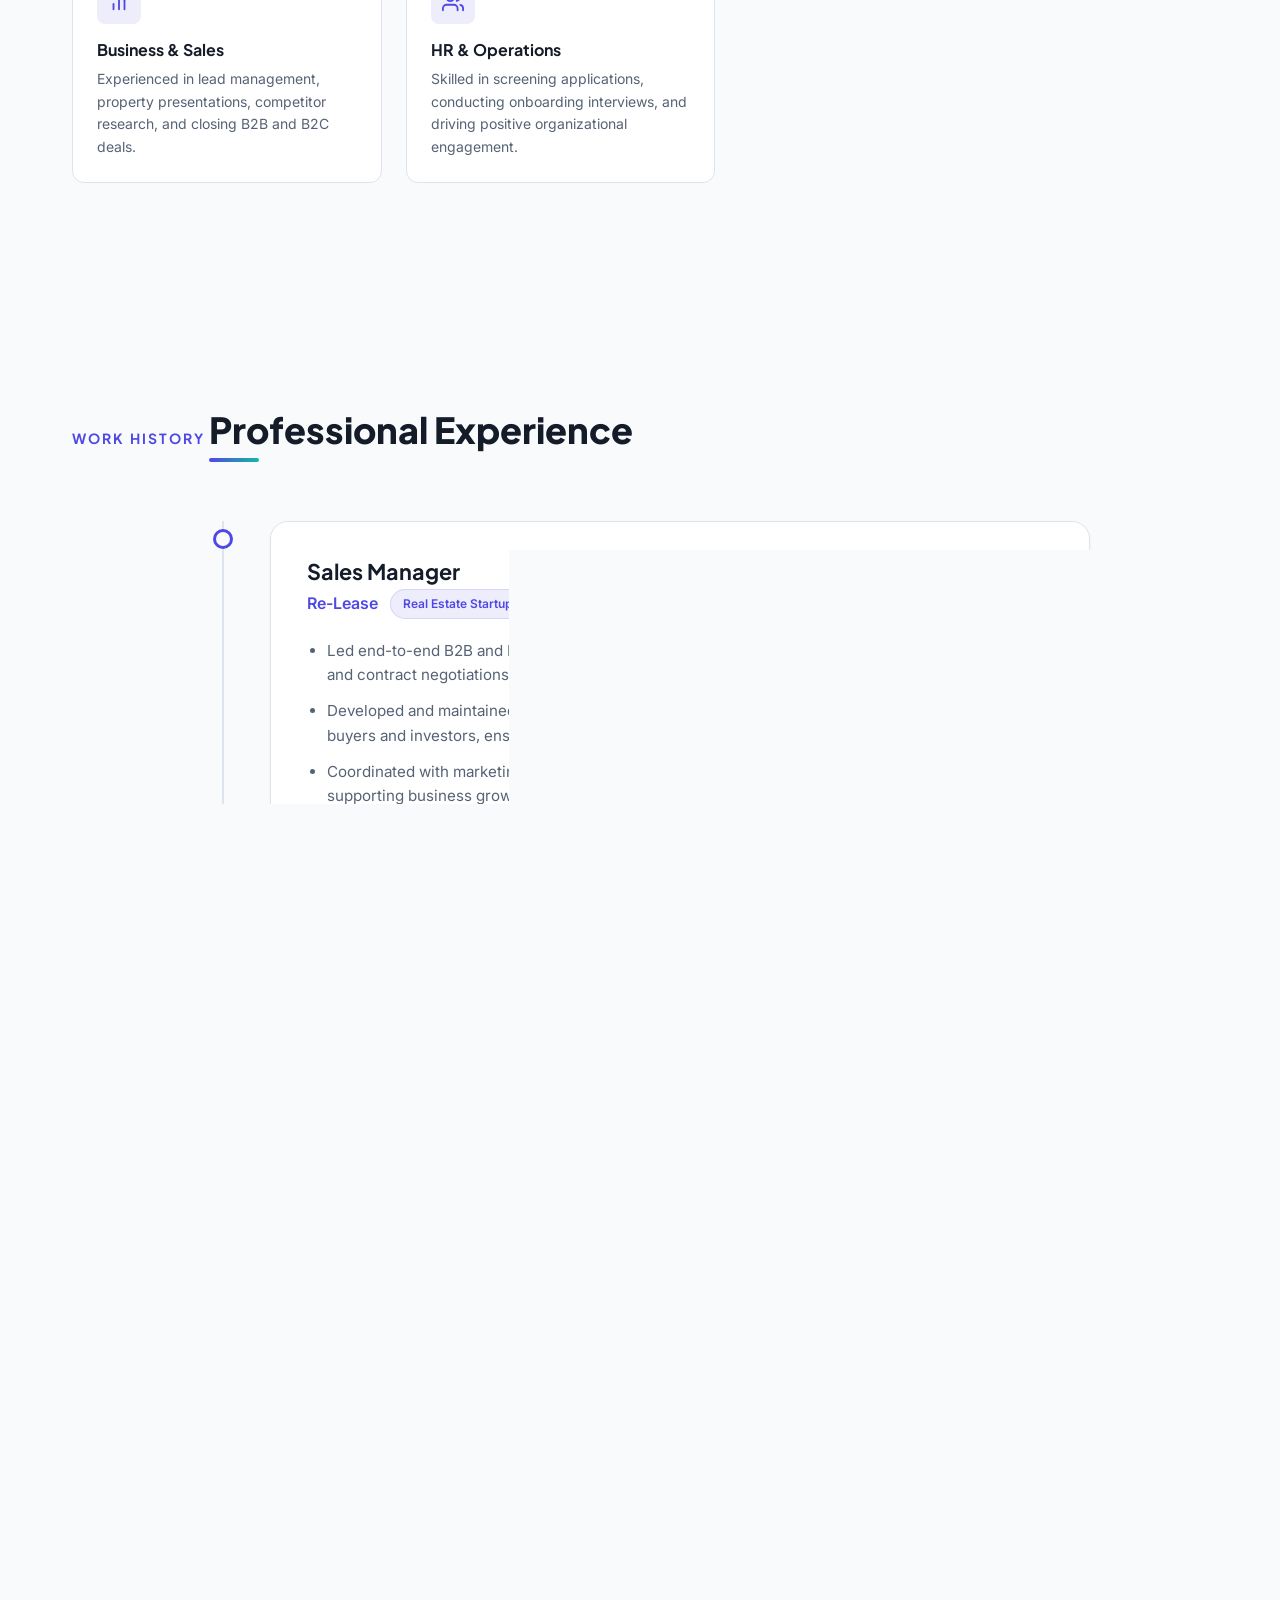
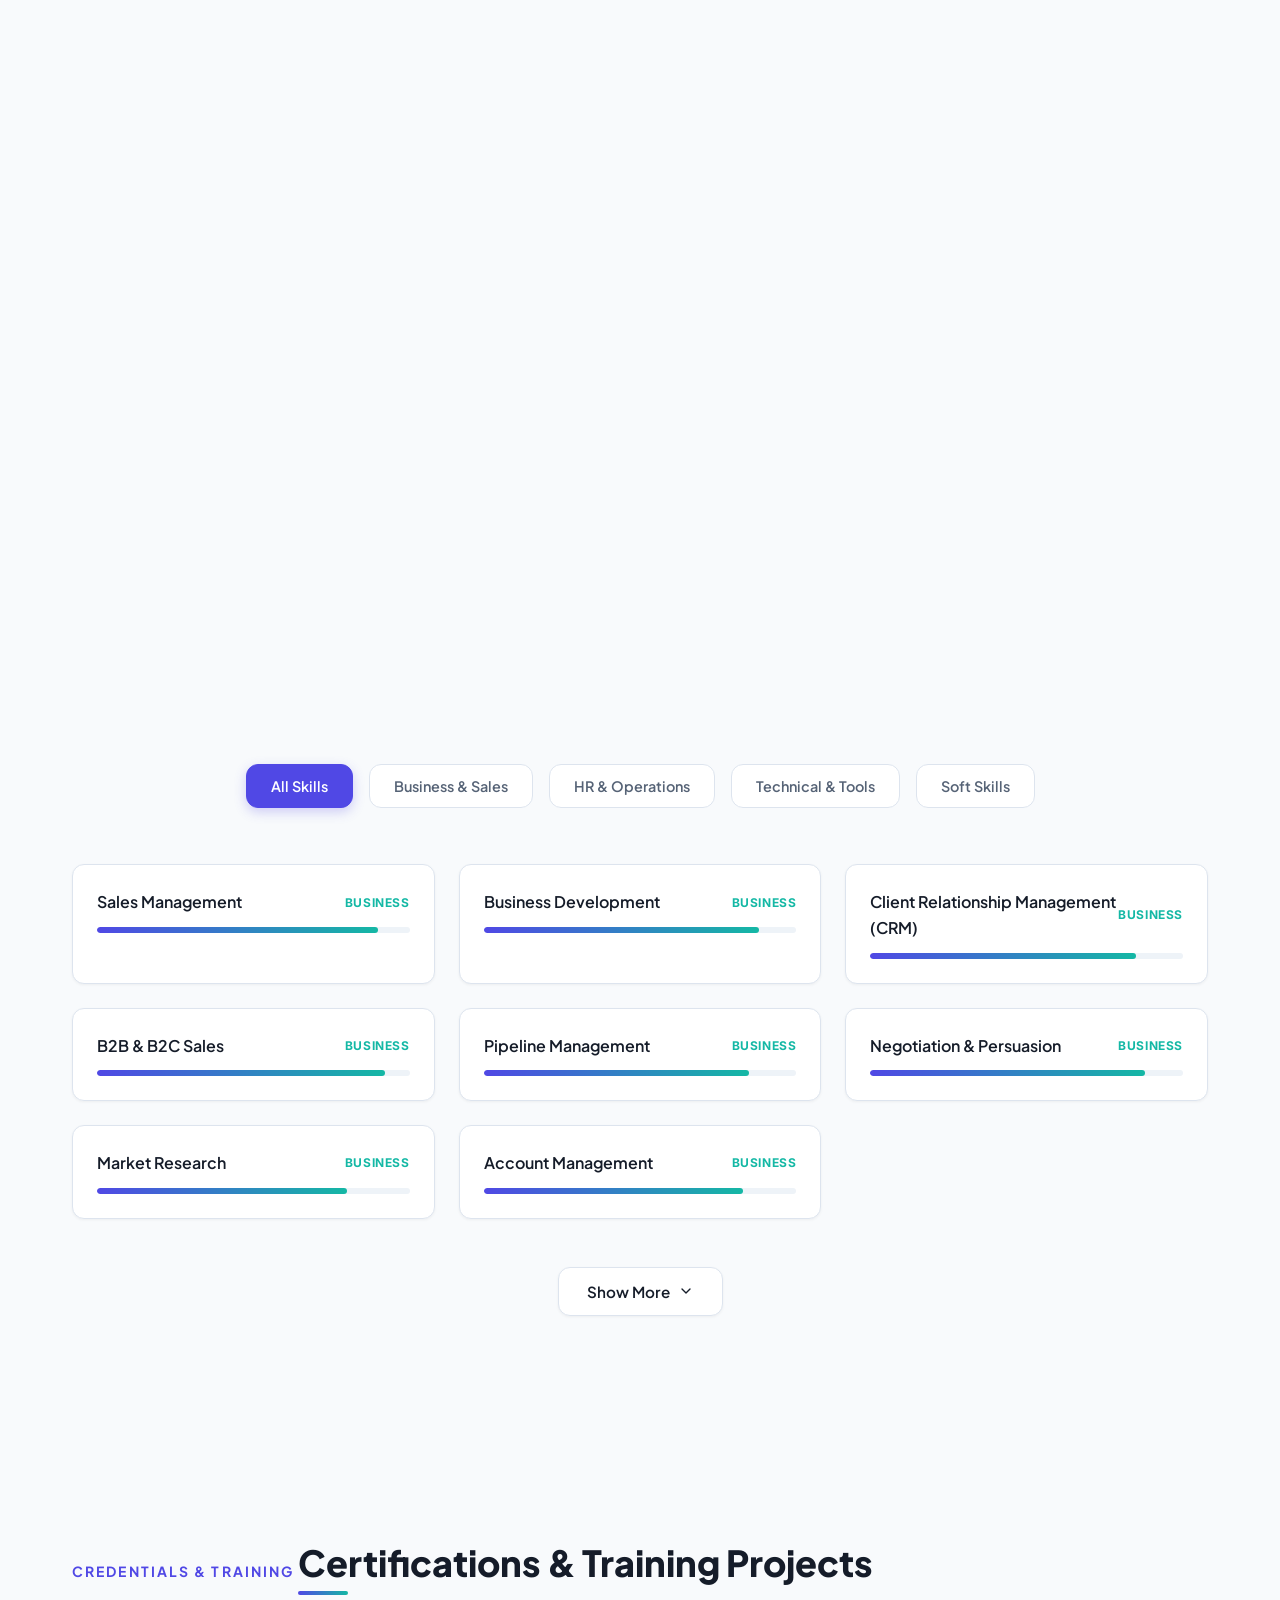
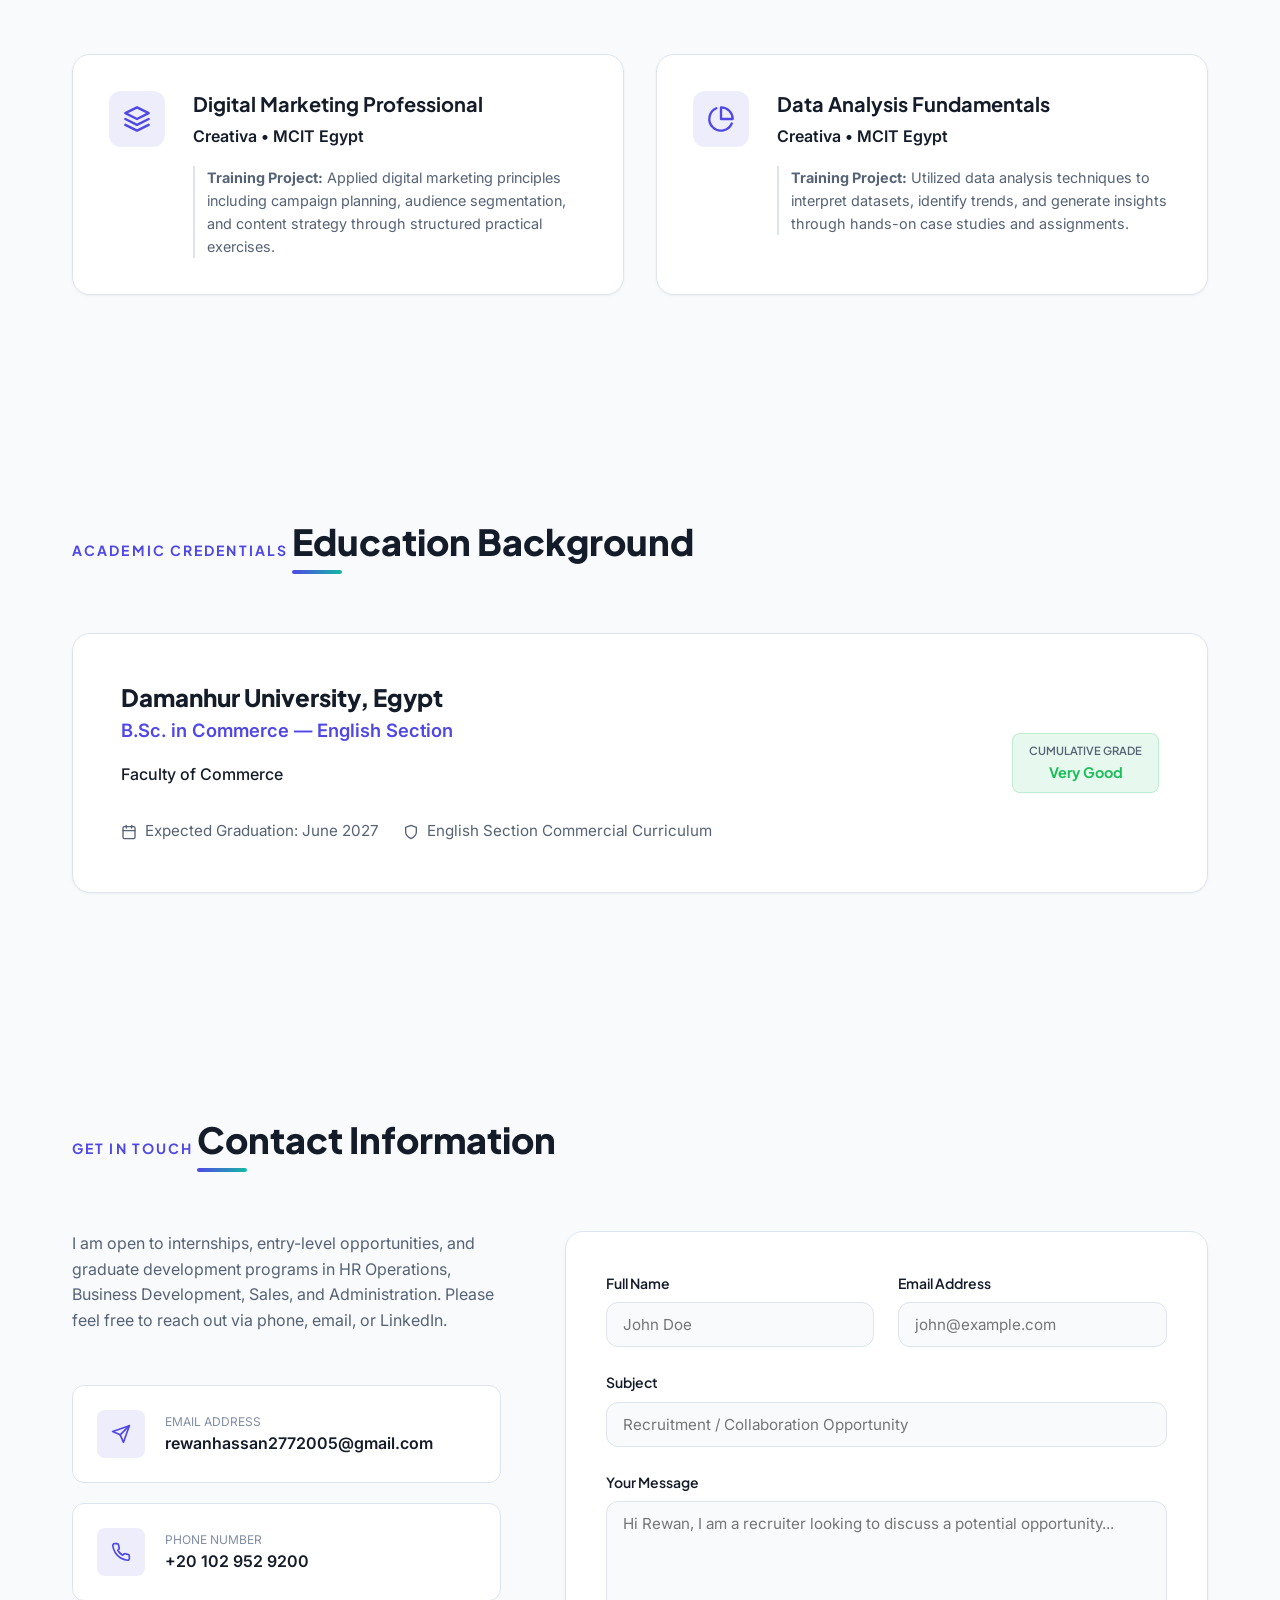
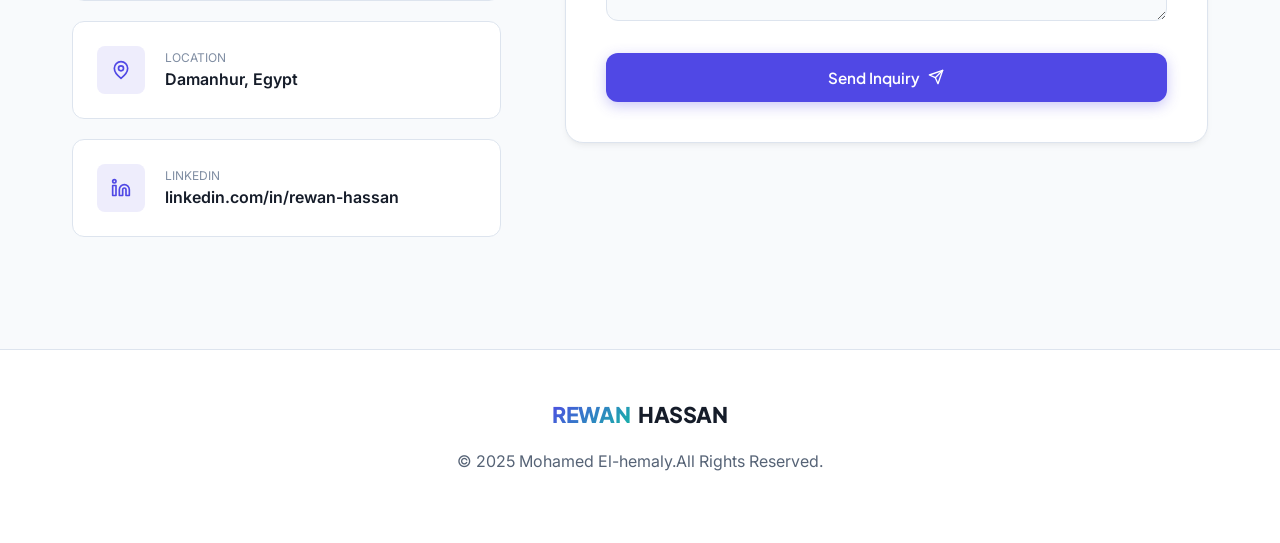
==== commit 75d682cd: "test all updats" ====
--- a/index.html
+++ b/index.html
@@ -1,29 +1,35 @@
 <!DOCTYPE html>
 <html lang="en">
+
 <head>
     <meta charset="UTF-8">
     <meta name="viewport" content="width=device-width, initial-scale=1.0">
     <title>Rewan Hassan | Business Development, HR Operations & Sales Professional</title>
-    
+
     <!-- SEO Meta Tags -->
-    <meta name="description" content="Professional portfolio of Rewan Hassan, a Commerce student specializing in Business Development, HR Operations, Sales Management, and Client Relationship Management. Ready for entry-level opportunities.">
-    <meta name="keywords" content="Rewan Hassan, HR Operations, Business Development, Sales, Real Estate Sales, Enactus HR, Damanhur University, Commerce English, Creativa MCIT">
+    <meta name="description"
+        content="Professional portfolio of Rewan Hassan, a Commerce student specializing in Business Development, HR Operations, Sales Management, and Client Relationship Management. Ready for entry-level opportunities.">
+    <meta name="keywords"
+        content="Rewan Hassan, HR Operations, Business Development, Sales, Real Estate Sales, Enactus HR, Damanhur University, Commerce English, Creativa MCIT">
     <meta name="author" content="Rewan Hassan">
-    
+
     <!-- Open Graph / Facebook -->
     <meta property="og:type" content="website">
     <meta property="og:title" content="Rewan Hassan | Professional Portfolio">
-    <meta property="og:description" content="Explore the professional experience, skills, and certifications of Rewan Hassan in Sales, HR Operations, and Business Development.">
+    <meta property="og:description"
+        content="Explore the professional experience, skills, and certifications of Rewan Hassan in Sales, HR Operations, and Business Development.">
     <meta property="og:image" content="assets/images/avatar.png">
-    
+
     <!-- Twitter -->
     <meta property="twitter:card" content="summary_large_image">
     <meta property="twitter:title" content="Rewan Hassan | Professional Portfolio">
-    <meta property="twitter:description" content="Explore the professional experience, skills, and certifications of Rewan Hassan in Sales, HR Operations, and Business Development.">
-    
+    <meta property="twitter:description"
+        content="Explore the professional experience, skills, and certifications of Rewan Hassan in Sales, HR Operations, and Business Development.">
+
     <!-- Stylesheet -->
     <link rel="stylesheet" href="style.css">
 </head>
+
 <body>
 
     <!-- Sticky Header -->
@@ -32,7 +38,7 @@
             <a href="#hero" class="logo" id="nav-logo" aria-label="Rewan Hassan Home">
                 <span>REWAN</span> HASSAN
             </a>
-            
+
             <nav class="nav-menu" id="nav-menu" aria-label="Main Navigation">
                 <a href="#about" class="nav-link" id="link-about">About</a>
                 <a href="#experience" class="nav-link" id="link-experience">Experience</a>
@@ -41,51 +47,93 @@
                 <a href="#education" class="nav-link" id="link-education">Education</a>
                 <a href="#contact" class="nav-link" id="link-contact">Contact</a>
             </nav>
-            
+
             <div class="nav-actions">
                 <button class="theme-toggle" id="theme-toggle" aria-label="Toggle Light/Dark Theme">
                     <!-- Sun Icon -->
-                    <svg class="sun-icon" xmlns="http://www.w3.org/2000/svg" width="20" height="20" viewBox="0 0 24 24" fill="none" stroke="currentColor" stroke-width="2" stroke-linecap="round" stroke-linejoin="round"><circle cx="12" cy="12" r="4"/><path d="M12 2v2"/><path d="M12 20v2"/><path d="m4.93 4.93 1.41 1.41"/><path d="m17.66 17.66 1.41 1.41"/><path d="M2 12h2"/><path d="M20 12h2"/><path d="m6.34 17.66-1.41 1.41"/><path d="m19.07 4.93-1.41 1.41"/></svg>
+                    <svg class="sun-icon" xmlns="http://www.w3.org/2000/svg" width="20" height="20" viewBox="0 0 24 24"
+                        fill="none" stroke="currentColor" stroke-width="2" stroke-linecap="round"
+                        stroke-linejoin="round">
+                        <circle cx="12" cy="12" r="4" />
+                        <path d="M12 2v2" />
+                        <path d="M12 20v2" />
+                        <path d="m4.93 4.93 1.41 1.41" />
+                        <path d="m17.66 17.66 1.41 1.41" />
+                        <path d="M2 12h2" />
+                        <path d="M20 12h2" />
+                        <path d="m6.34 17.66-1.41 1.41" />
+                        <path d="m19.07 4.93-1.41 1.41" />
+                    </svg>
                     <!-- Moon Icon -->
-                    <svg class="moon-icon" xmlns="http://www.w3.org/2000/svg" width="20" height="20" viewBox="0 0 24 24" fill="none" stroke="currentColor" stroke-width="2" stroke-linecap="round" stroke-linejoin="round"><path d="M12 3a6 6 0 0 0 9 9 9 9 0 1 1-9-9Z"/></svg>
+                    <svg class="moon-icon" xmlns="http://www.w3.org/2000/svg" width="20" height="20" viewBox="0 0 24 24"
+                        fill="none" stroke="currentColor" stroke-width="2" stroke-linecap="round"
+                        stroke-linejoin="round">
+                        <path d="M12 3a6 6 0 0 0 9 9 9 9 0 1 1-9-9Z" />
+                    </svg>
                 </button>
-                <a href="Rewan_Hassan_CV_v2.pdf" class="btn btn-secondary btn-sm" download="Rewan_Hassan_CV.pdf" id="nav-cv-btn" aria-label="Download CV Document">
-                    <svg xmlns="http://www.w3.org/2000/svg" width="16" height="16" viewBox="0 0 24 24" fill="none" stroke="currentColor" stroke-width="2" stroke-linecap="round" stroke-linejoin="round"><path d="M21 15v4a2 2 0 0 1-2 2H5a2 2 0 0 1-2-2v-4"/><polyline points="7 10 12 15 17 10"/><line x1="12" y1="15" x2="12" y2="3"/></svg>
+                <a href="Rewan_Hassan_CV_v2.pdf" class="btn btn-secondary btn-sm" download="Rewan_Hassan_CV.pdf"
+                    id="nav-cv-btn" aria-label="Download CV Document">
+                    <svg xmlns="http://www.w3.org/2000/svg" width="16" height="16" viewBox="0 0 24 24" fill="none"
+                        stroke="currentColor" stroke-width="2" stroke-linecap="round" stroke-linejoin="round">
+                        <path d="M21 15v4a2 2 0 0 1-2 2H5a2 2 0 0 1-2-2v-4" />
+                        <polyline points="7 10 12 15 17 10" />
+                        <line x1="12" y1="15" x2="12" y2="3" />
+                    </svg>
                     <span>Download CV</span>
                 </a>
                 <button class="mobile-nav-toggle" id="mobile-nav-toggle" aria-label="Toggle Navigation Menu">
-                    <svg xmlns="http://www.w3.org/2000/svg" width="24" height="24" viewBox="0 0 24 24" fill="none" stroke="currentColor" stroke-width="2" stroke-linecap="round" stroke-linejoin="round"><line x1="4" x2="20" y1="12" y2="12"/><line x1="4" x2="20" y1="6" y2="6"/><line x1="4" x2="20" y1="18" y2="18"/></svg>
+                    <svg xmlns="http://www.w3.org/2000/svg" width="24" height="24" viewBox="0 0 24 24" fill="none"
+                        stroke="currentColor" stroke-width="2" stroke-linecap="round" stroke-linejoin="round">
+                        <line x1="4" x2="20" y1="12" y2="12" />
+                        <line x1="4" x2="20" y1="6" y2="6" />
+                        <line x1="4" x2="20" y1="18" y2="18" />
+                    </svg>
                 </button>
             </div>
         </div>
     </header>
 
     <main>
-        
+
         <!-- Hero Section -->
         <section class="section" id="hero">
             <div class="container hero-wrapper">
                 <div class="hero-content">
                     <span class="badge hero-tag">Available for Internships & Entry-Level Roles</span>
-                    <h1 class="hero-title">High-Potential <span>Commerce Student</span> Ready to Drive Operations & Growth</h1>
+                    <h1 class="hero-title">High-Potential <span>Commerce Student</span> Ready to Drive Operations &
+                        Growth</h1>
                     <div class="hero-headline">
                         Business Development Specialist &bull; HR Operations &bull; Sales Executive
                     </div>
                     <p class="hero-description">
-                        Hi, I'm <strong>Rewan Hassan</strong>. A commerce student with active hands-on experience in Sales Management, CRM pipeline development, and B2B/B2C negotiations in a fast-paced real estate startup, alongside student leadership roles.
+                        Hi, I'm <strong>Rewan Hassan</strong>. A commerce student with active hands-on experience in
+                        Sales Management, CRM pipeline development, and B2B/B2C negotiations in a fast-paced real estate
+                        startup, alongside student leadership roles.
                     </p>
                     <div class="hero-ctas">
                         <a href="#contact" class="btn btn-primary" id="hero-contact-btn">
                             <span>Contact Me</span>
-                            <svg xmlns="http://www.w3.org/2000/svg" width="16" height="16" viewBox="0 0 24 24" fill="none" stroke="currentColor" stroke-width="2" stroke-linecap="round" stroke-linejoin="round"><line x1="5" y1="12" x2="19" y2="12"/><polyline points="12 5 19 12 12 19"/></svg>
+                            <svg xmlns="http://www.w3.org/2000/svg" width="16" height="16" viewBox="0 0 24 24"
+                                fill="none" stroke="currentColor" stroke-width="2" stroke-linecap="round"
+                                stroke-linejoin="round">
+                                <line x1="5" y1="12" x2="19" y2="12" />
+                                <polyline points="12 5 19 12 12 19" />
+                            </svg>
                         </a>
-                        <a href="Rewan_Hassan_CV_v2.pdf" class="btn btn-secondary" download="Rewan_Hassan_CV.pdf" id="hero-cv-btn">
-                            <svg xmlns="http://www.w3.org/2000/svg" width="16" height="16" viewBox="0 0 24 24" fill="none" stroke="currentColor" stroke-width="2" stroke-linecap="round" stroke-linejoin="round"><path d="M21 15v4a2 2 0 0 1-2 2H5a2 2 0 0 1-2-2v-4"/><polyline points="7 10 12 15 17 10"/><line x1="12" y1="15" x2="12" y2="3"/></svg>
+                        <a href="Rewan_Hassan_CV_v2.pdf" class="btn btn-secondary" download="Rewan_Hassan_CV.pdf"
+                            id="hero-cv-btn">
+                            <svg xmlns="http://www.w3.org/2000/svg" width="16" height="16" viewBox="0 0 24 24"
+                                fill="none" stroke="currentColor" stroke-width="2" stroke-linecap="round"
+                                stroke-linejoin="round">
+                                <path d="M21 15v4a2 2 0 0 1-2 2H5a2 2 0 0 1-2-2v-4" />
+                                <polyline points="7 10 12 15 17 10" />
+                                <line x1="12" y1="15" x2="12" y2="3" />
+                            </svg>
                             <span>Download Resume</span>
                         </a>
                     </div>
                 </div>
-                
+
                 <div class="hero-image-container">
                     <div class="hero-image-frame">
                         <img src="assets/images/avatar.png" alt="Rewan Hassan Portrait" class="hero-image">
@@ -95,7 +143,8 @@
                             <span class="stat-num">1.5+</span>
                             <span class="stat-label">Years Sales Exp</span>
                         </div>
-                        <div class="stat-item" style="border-left: 1px solid var(--border-color); padding-left: 1.5rem;">
+                        <div class="stat-item"
+                            style="border-left: 1px solid var(--border-color); padding-left: 1.5rem;">
                             <span class="stat-num">Very Good</span>
                             <span class="stat-label">Academic Grade</span>
                         </div>
@@ -111,38 +160,59 @@
                     <span class="section-subtitle">Introduction</span>
                     <h2 class="section-title">About Me</h2>
                 </div>
-                
+
                 <div class="about-grid">
                     <div class="about-text">
                         <p class="about-leads">
-                            Commerce student (English Section) with hands-on experience in Sales Management, Business Development, HR Operations, and Client Relationship Management (CRM) within a real estate startup environment.
+                            Commerce student (English Section) with hands-on experience in Sales Management, Business
+                            Development, HR Operations, and Client Relationship Management (CRM) within a real estate
+                            startup environment.
                         </p>
                         <p>
-                            I possess practical skills in client acquisition, market research, team coordination, and business operations. Having completed structured training programs in Digital Marketing and Data Analysis, I bring a structured, analytical, and digital-first mindset to my roles. 
+                            I possess practical skills in client acquisition, market research, team coordination, and
+                            business operations. Having completed structured training programs in Digital Marketing and
+                            Data Analysis, I bring a structured, analytical, and digital-first mindset to my roles.
                         </p>
                         <p>
-                            I am actively seeking entry-level opportunities and internships where I can apply my leadership, communication, and organizational capabilities to support company objectives and drive business growth.
+                            I am actively seeking entry-level opportunities and internships where I can apply my
+                            leadership, communication, and organizational capabilities to support company objectives and
+                            drive business growth.
                         </p>
-                        
+
                         <div class="about-features">
                             <div class="about-feature-card">
                                 <div class="about-feature-icon">
-                                    <svg xmlns="http://www.w3.org/2000/svg" width="22" height="22" viewBox="0 0 24 24" fill="none" stroke="currentColor" stroke-width="2" stroke-linecap="round" stroke-linejoin="round"><line x1="18" y1="20" x2="18" y2="10"/><line x1="12" y1="20" x2="12" y2="4"/><line x1="6" y1="20" x2="6" y2="14"/></svg>
+                                    <svg xmlns="http://www.w3.org/2000/svg" width="22" height="22" viewBox="0 0 24 24"
+                                        fill="none" stroke="currentColor" stroke-width="2" stroke-linecap="round"
+                                        stroke-linejoin="round">
+                                        <line x1="18" y1="20" x2="18" y2="10" />
+                                        <line x1="12" y1="20" x2="12" y2="4" />
+                                        <line x1="6" y1="20" x2="6" y2="14" />
+                                    </svg>
                                 </div>
                                 <h4>Business & Sales</h4>
-                                <p>Experienced in lead management, property presentations, competitor research, and closing B2B and B2C deals.</p>
-                            </div>
-                            
+                                <p>Experienced in lead management, property presentations, competitor research, and
+                                    closing B2B and B2C deals.</p>
+                            </div>
+
                             <div class="about-feature-card">
                                 <div class="about-feature-icon">
-                                    <svg xmlns="http://www.w3.org/2000/svg" width="22" height="22" viewBox="0 0 24 24" fill="none" stroke="currentColor" stroke-width="2" stroke-linecap="round" stroke-linejoin="round"><path d="M17 21v-2a4 4 0 0 0-4-4H5a4 4 0 0 0-4 4v2"/><circle cx="9" cy="7" r="4"/><path d="M23 21v-2a4 4 0 0 0-3-3.87"/><path d="M16 3.13a4 4 0 0 1 0 7.75"/></svg>
+                                    <svg xmlns="http://www.w3.org/2000/svg" width="22" height="22" viewBox="0 0 24 24"
+                                        fill="none" stroke="currentColor" stroke-width="2" stroke-linecap="round"
+                                        stroke-linejoin="round">
+                                        <path d="M17 21v-2a4 4 0 0 0-4-4H5a4 4 0 0 0-4 4v2" />
+                                        <circle cx="9" cy="7" r="4" />
+                                        <path d="M23 21v-2a4 4 0 0 0-3-3.87" />
+                                        <path d="M16 3.13a4 4 0 0 1 0 7.75" />
+                                    </svg>
                                 </div>
                                 <h4>HR & Operations</h4>
-                                <p>Skilled in screening applications, conducting onboarding interviews, and driving positive organizational engagement.</p>
-                            </div>
-                        </div>
-                    </div>
-                    
+                                <p>Skilled in screening applications, conducting onboarding interviews, and driving
+                                    positive organizational engagement.</p>
+                            </div>
+                        </div>
+                    </div>
+
                     <div class="about-sidebar-card">
                         <h3 class="about-sidebar-title">Candidate Details</h3>
                         <div class="info-list">
@@ -175,9 +245,9 @@
                     <span class="section-subtitle">Work History</span>
                     <h2 class="section-title">Professional Experience</h2>
                 </div>
-                
+
                 <div class="experience-timeline">
-                    
+
                     <!-- Sales Manager - Re-Lease -->
                     <div class="experience-item">
                         <div class="experience-dot"></div>
@@ -194,11 +264,19 @@
                             </div>
                             <div class="experience-body">
                                 <ul class="experience-bullets">
-                                    <li>Led end-to-end B2B and B2C sales operations, managing client acquisition, property presentations, and contract negotiations to close deals efficiently.</li>
-                                    <li>Developed and maintained a structured client relationship management (CRM) pipeline of prospective buyers and investors, ensuring consistent follow-up and deal progression.</li>
-                                    <li>Coordinated with marketing and operations teams to align sales strategies with business targets, supporting business growth objectives.</li>
-                                    <li>Conducted ongoing market research and competitor analysis to identify emerging opportunities and refine the company's value proposition.</li>
-                                    <li>Demonstrated strong time management and organizational skills in managing multiple client accounts simultaneously within a fast-paced startup environment.</li>
+                                    <li>Led end-to-end B2B and B2C sales operations, managing client acquisition,
+                                        property presentations, and contract negotiations to close deals efficiently.
+                                    </li>
+                                    <li>Developed and maintained a structured client relationship management (CRM)
+                                        pipeline of prospective buyers and investors, ensuring consistent follow-up and
+                                        deal progression.</li>
+                                    <li>Coordinated with marketing and operations teams to align sales strategies with
+                                        business targets, supporting business growth objectives.</li>
+                                    <li>Conducted ongoing market research and competitor analysis to identify emerging
+                                        opportunities and refine the company's value proposition.</li>
+                                    <li>Demonstrated strong time management and organizational skills in managing
+                                        multiple client accounts simultaneously within a fast-paced startup environment.
+                                    </li>
                                 </ul>
                             </div>
                             <div class="experience-skills">
@@ -227,10 +305,14 @@
                             </div>
                             <div class="experience-body">
                                 <ul class="experience-bullets">
-                                    <li>Oversaw HR operations for a student-run entrepreneurship organization, supporting recruitment, onboarding, and member engagement initiatives.</li>
-                                    <li>Coordinated internal communication and team scheduling to maintain alignment across project teams and organizational activities.</li>
-                                    <li>Supported talent acquisition efforts by screening applications, conducting interviews, and onboarding new members into active projects.</li>
-                                    <li>Contributed to building a positive team culture through organized engagement activities and transparent internal communication channels.</li>
+                                    <li>Oversaw HR operations for a student-run entrepreneurship organization,
+                                        supporting recruitment, onboarding, and member engagement initiatives.</li>
+                                    <li>Coordinated internal communication and team scheduling to maintain alignment
+                                        across project teams and organizational activities.</li>
+                                    <li>Supported talent acquisition efforts by screening applications, conducting
+                                        interviews, and onboarding new members into active projects.</li>
+                                    <li>Contributed to building a positive team culture through organized engagement
+                                        activities and transparent internal communication channels.</li>
                                 </ul>
                             </div>
                             <div class="experience-skills">
@@ -259,9 +341,12 @@
                             </div>
                             <div class="experience-body">
                                 <ul class="experience-bullets">
-                                    <li>Supported daily accounting operations including bookkeeping, financial record maintenance, and client document review.</li>
-                                    <li>Gained practical exposure to financial reporting standards, tax documentation procedures, and structured account management processes.</li>
-                                    <li>Applied analytical thinking and attention to detail while working with real client financial data under professional supervision.</li>
+                                    <li>Supported daily accounting operations including bookkeeping, financial record
+                                        maintenance, and client document review.</li>
+                                    <li>Gained practical exposure to financial reporting standards, tax documentation
+                                        procedures, and structured account management processes.</li>
+                                    <li>Applied analytical thinking and attention to detail while working with real
+                                        client financial data under professional supervision.</li>
                                 </ul>
                             </div>
                             <div class="experience-skills">
@@ -285,7 +370,7 @@
                     <span class="section-subtitle">Proficiencies</span>
                     <h2 class="section-title">Professional Skills</h2>
                 </div>
-                
+
                 <div class="skills-tab-nav">
                     <button class="skills-tab-btn active" data-filter="all">All Skills</button>
                     <button class="skills-tab-btn" data-filter="business">Business & Sales</button>
@@ -293,9 +378,9 @@
                     <button class="skills-tab-btn" data-filter="technical">Technical & Tools</button>
                     <button class="skills-tab-btn" data-filter="soft">Soft Skills</button>
                 </div>
-                
+
                 <div class="skills-grid" id="skills-grid">
-                    
+
                     <!-- Business Skills -->
                     <div class="skill-card" data-category="business">
                         <div class="skill-info">
@@ -306,7 +391,7 @@
                             <div class="skill-progress-bar" data-progress="90%"></div>
                         </div>
                     </div>
-                    
+
                     <div class="skill-card" data-category="business">
                         <div class="skill-info">
                             <span class="skill-name">Business Development</span>
@@ -316,7 +401,7 @@
                             <div class="skill-progress-bar" data-progress="88%"></div>
                         </div>
                     </div>
-                    
+
                     <div class="skill-card" data-category="business">
                         <div class="skill-info">
                             <span class="skill-name">Client Relationship Management (CRM)</span>
@@ -326,7 +411,7 @@
                             <div class="skill-progress-bar" data-progress="85%"></div>
                         </div>
                     </div>
-                    
+
                     <div class="skill-card" data-category="business">
                         <div class="skill-info">
                             <span class="skill-name">B2B & B2C Sales</span>
@@ -336,7 +421,7 @@
                             <div class="skill-progress-bar" data-progress="92%"></div>
                         </div>
                     </div>
-                    
+
                     <div class="skill-card" data-category="business">
                         <div class="skill-info">
                             <span class="skill-name">Pipeline Management</span>
@@ -346,7 +431,7 @@
                             <div class="skill-progress-bar" data-progress="85%"></div>
                         </div>
                     </div>
-                    
+
                     <div class="skill-card" data-category="business">
                         <div class="skill-info">
                             <span class="skill-name">Negotiation & Persuasion</span>
@@ -356,7 +441,7 @@
                             <div class="skill-progress-bar" data-progress="88%"></div>
                         </div>
                     </div>
-                    
+
                     <div class="skill-card" data-category="business">
                         <div class="skill-info">
                             <span class="skill-name">Market Research</span>
@@ -366,7 +451,7 @@
                             <div class="skill-progress-bar" data-progress="80%"></div>
                         </div>
                     </div>
-                    
+
                     <div class="skill-card" data-category="business">
                         <div class="skill-info">
                             <span class="skill-name">Account Management</span>
@@ -387,7 +472,7 @@
                             <div class="skill-progress-bar" data-progress="85%"></div>
                         </div>
                     </div>
-                    
+
                     <div class="skill-card" data-category="hr">
                         <div class="skill-info">
                             <span class="skill-name">Recruitment Support</span>
@@ -397,7 +482,7 @@
                             <div class="skill-progress-bar" data-progress="82%"></div>
                         </div>
                     </div>
-                    
+
                     <div class="skill-card" data-category="hr">
                         <div class="skill-info">
                             <span class="skill-name">Team Coordination</span>
@@ -418,7 +503,7 @@
                             <div class="skill-progress-bar" data-progress="85%"></div>
                         </div>
                     </div>
-                    
+
                     <div class="skill-card" data-category="technical">
                         <div class="skill-info">
                             <span class="skill-name">Data Analysis</span>
@@ -428,7 +513,7 @@
                             <div class="skill-progress-bar" data-progress="80%"></div>
                         </div>
                     </div>
-                    
+
                     <div class="skill-card" data-category="technical">
                         <div class="skill-info">
                             <span class="skill-name">Digital Marketing</span>
@@ -438,7 +523,7 @@
                             <div class="skill-progress-bar" data-progress="78%"></div>
                         </div>
                     </div>
-                    
+
                     <div class="skill-card" data-category="technical">
                         <div class="skill-info">
                             <span class="skill-name">Social Media Marketing</span>
@@ -448,7 +533,7 @@
                             <div class="skill-progress-bar" data-progress="82%"></div>
                         </div>
                     </div>
-                    
+
                     <div class="skill-card" data-category="technical">
                         <div class="skill-info">
                             <span class="skill-name">Content Strategy</span>
@@ -458,7 +543,7 @@
                             <div class="skill-progress-bar" data-progress="75%"></div>
                         </div>
                     </div>
-                    
+
                     <div class="skill-card" data-category="technical">
                         <div class="skill-info">
                             <span class="skill-name">Google Workspace</span>
@@ -468,7 +553,7 @@
                             <div class="skill-progress-bar" data-progress="87%"></div>
                         </div>
                     </div>
-                    
+
                     <div class="skill-card" data-category="technical">
                         <div class="skill-info">
                             <span class="skill-name">Financial Reporting & Bookkeeping</span>
@@ -489,7 +574,7 @@
                             <div class="skill-progress-bar" data-progress="92%"></div>
                         </div>
                     </div>
-                    
+
                     <div class="skill-card" data-category="soft">
                         <div class="skill-info">
                             <span class="skill-name">Communication & Persuasion</span>
@@ -499,7 +584,7 @@
                             <div class="skill-progress-bar" data-progress="90%"></div>
                         </div>
                     </div>
-                    
+
                     <div class="skill-card" data-category="soft">
                         <div class="skill-info">
                             <span class="skill-name">Problem-Solving</span>
@@ -509,7 +594,7 @@
                             <div class="skill-progress-bar" data-progress="85%"></div>
                         </div>
                     </div>
-                    
+
                     <div class="skill-card" data-category="soft">
                         <div class="skill-info">
                             <span class="skill-name">Time Management</span>
@@ -519,7 +604,7 @@
                             <div class="skill-progress-bar" data-progress="88%"></div>
                         </div>
                     </div>
-                    
+
                     <div class="skill-card" data-category="soft">
                         <div class="skill-info">
                             <span class="skill-name">Adaptability</span>
@@ -529,7 +614,7 @@
                             <div class="skill-progress-bar" data-progress="85%"></div>
                         </div>
                     </div>
-                    
+
                     <div class="skill-card" data-category="soft">
                         <div class="skill-info">
                             <span class="skill-name">Attention to Detail</span>
@@ -539,7 +624,7 @@
                             <div class="skill-progress-bar" data-progress="90%"></div>
                         </div>
                     </div>
-                    
+
                     <div class="skill-card" data-category="soft">
                         <div class="skill-info">
                             <span class="skill-name">Organizational Skills</span>
@@ -556,7 +641,11 @@
                 <div class="skills-show-more-container" id="skills-toggle-container">
                     <button id="skills-toggle-btn" class="btn btn-secondary">
                         <span>Show More</span>
-                        <svg xmlns="http://www.w3.org/2000/svg" width="16" height="16" viewBox="0 0 24 24" fill="none" stroke="currentColor" stroke-width="2" stroke-linecap="round" stroke-linejoin="round" class="toggle-icon" style="transition: transform var(--transition-fast);"><polyline points="6 9 12 15 18 9"/></svg>
+                        <svg xmlns="http://www.w3.org/2000/svg" width="16" height="16" viewBox="0 0 24 24" fill="none"
+                            stroke="currentColor" stroke-width="2" stroke-linecap="round" stroke-linejoin="round"
+                            class="toggle-icon" style="transition: transform var(--transition-fast);">
+                            <polyline points="6 9 12 15 18 9" />
+                        </svg>
                     </button>
                 </div>
             </div>
@@ -569,19 +658,27 @@
                     <span class="section-subtitle">Credentials & Training</span>
                     <h2 class="section-title">Certifications & Training Projects</h2>
                 </div>
-                
+
                 <div class="certifications-grid">
-                    
+
                     <!-- Digital Marketing Card -->
                     <div class="cert-card">
                         <div class="cert-icon">
-                            <svg xmlns="http://www.w3.org/2000/svg" width="28" height="28" viewBox="0 0 24 24" fill="none" stroke="currentColor" stroke-width="2" stroke-linecap="round" stroke-linejoin="round"><path d="M12 2L2 7l10 5 10-5-10-5z"/><path d="M2 17l10 5 10-5"/><path d="M2 12l10 5 10-5"/></svg>
+                            <svg xmlns="http://www.w3.org/2000/svg" width="28" height="28" viewBox="0 0 24 24"
+                                fill="none" stroke="currentColor" stroke-width="2" stroke-linecap="round"
+                                stroke-linejoin="round">
+                                <path d="M12 2L2 7l10 5 10-5-10-5z" />
+                                <path d="M2 17l10 5 10-5" />
+                                <path d="M2 12l10 5 10-5" />
+                            </svg>
                         </div>
                         <div class="cert-details">
                             <h3 class="cert-title">Digital Marketing Professional</h3>
                             <div class="cert-issuer">Creativa &bull; MCIT Egypt</div>
                             <p class="cert-project-summary">
-                                <strong>Training Project:</strong> Applied digital marketing principles including campaign planning, audience segmentation, and content strategy through structured practical exercises.
+                                <strong>Training Project:</strong> Applied digital marketing principles including
+                                campaign planning, audience segmentation, and content strategy through structured
+                                practical exercises.
                             </p>
                         </div>
                     </div>
@@ -589,13 +686,20 @@
                     <!-- Data Analysis Card -->
                     <div class="cert-card">
                         <div class="cert-icon">
-                            <svg xmlns="http://www.w3.org/2000/svg" width="28" height="28" viewBox="0 0 24 24" fill="none" stroke="currentColor" stroke-width="2" stroke-linecap="round" stroke-linejoin="round"><path d="M21.21 15.89A10 10 0 1 1 8 2.83"/><path d="M22 12A10 10 0 0 0 12 2v10z"/></svg>
+                            <svg xmlns="http://www.w3.org/2000/svg" width="28" height="28" viewBox="0 0 24 24"
+                                fill="none" stroke="currentColor" stroke-width="2" stroke-linecap="round"
+                                stroke-linejoin="round">
+                                <path d="M21.21 15.89A10 10 0 1 1 8 2.83" />
+                                <path d="M22 12A10 10 0 0 0 12 2v10z" />
+                            </svg>
                         </div>
                         <div class="cert-details">
                             <h3 class="cert-title">Data Analysis Fundamentals</h3>
                             <div class="cert-issuer">Creativa &bull; MCIT Egypt</div>
                             <p class="cert-project-summary">
-                                <strong>Training Project:</strong> Utilized data analysis techniques to interpret datasets, identify trends, and generate insights through hands-on case studies and assignments.
+                                <strong>Training Project:</strong> Utilized data analysis techniques to interpret
+                                datasets, identify trends, and generate insights through hands-on case studies and
+                                assignments.
                             </p>
                         </div>
                     </div>
@@ -611,26 +715,38 @@
                     <span class="section-subtitle">Academic Credentials</span>
                     <h2 class="section-title">Education Background</h2>
                 </div>
-                
+
                 <div class="education-wrapper">
                     <div class="education-details">
                         <div class="education-header">
                             <h3 class="education-institution">Damanhur University, Egypt</h3>
                             <span class="education-degree">B.Sc. in Commerce &mdash; English Section</span>
                         </div>
-                        <p style="margin-bottom: 0.5rem; color: var(--text-primary); font-weight: 500;">Faculty of Commerce</p>
+                        <p style="margin-bottom: 0.5rem; color: var(--text-primary); font-weight: 500;">Faculty of
+                            Commerce</p>
                         <div class="education-meta">
                             <div class="education-meta-item">
-                                <svg xmlns="http://www.w3.org/2000/svg" width="16" height="16" viewBox="0 0 24 24" fill="none" stroke="currentColor" stroke-width="2" stroke-linecap="round" stroke-linejoin="round"><rect x="3" y="4" width="18" height="18" rx="2" ry="2"/><line x1="16" y1="2" x2="16" y2="6"/><line x1="8" y1="2" x2="8" y2="6"/><line x1="3" y1="10" x2="21" y2="10"/></svg>
+                                <svg xmlns="http://www.w3.org/2000/svg" width="16" height="16" viewBox="0 0 24 24"
+                                    fill="none" stroke="currentColor" stroke-width="2" stroke-linecap="round"
+                                    stroke-linejoin="round">
+                                    <rect x="3" y="4" width="18" height="18" rx="2" ry="2" />
+                                    <line x1="16" y1="2" x2="16" y2="6" />
+                                    <line x1="8" y1="2" x2="8" y2="6" />
+                                    <line x1="3" y1="10" x2="21" y2="10" />
+                                </svg>
                                 <span>Expected Graduation: June 2027</span>
                             </div>
                             <div class="education-meta-item">
-                                <svg xmlns="http://www.w3.org/2000/svg" width="16" height="16" viewBox="0 0 24 24" fill="none" stroke="currentColor" stroke-width="2" stroke-linecap="round" stroke-linejoin="round"><path d="M12 22s8-4 8-10V5l-8-3-8 3v7c0 6 8 10 8 10z"/></svg>
+                                <svg xmlns="http://www.w3.org/2000/svg" width="16" height="16" viewBox="0 0 24 24"
+                                    fill="none" stroke="currentColor" stroke-width="2" stroke-linecap="round"
+                                    stroke-linejoin="round">
+                                    <path d="M12 22s8-4 8-10V5l-8-3-8 3v7c0 6 8 10 8 10z" />
+                                </svg>
                                 <span>English Section Commercial Curriculum</span>
                             </div>
                         </div>
                     </div>
-                    
+
                     <div class="education-grade-badge">
                         <span>Cumulative Grade</span>
                         Very Good
@@ -646,30 +762,43 @@
                     <span class="section-subtitle">Get In Touch</span>
                     <h2 class="section-title">Contact Information</h2>
                 </div>
-                
+
                 <div class="contact-grid">
-                    
+
                     <div class="contact-info-panel">
                         <p>
-                            I am open to internships, entry-level opportunities, and graduate development programs in HR Operations, Business Development, Sales, and Administration. Please feel free to reach out via phone, email, or LinkedIn.
+                            I am open to internships, entry-level opportunities, and graduate development programs in HR
+                            Operations, Business Development, Sales, and Administration. Please feel free to reach out
+                            via phone, email, or LinkedIn.
                         </p>
-                        
+
                         <div class="contact-cards">
                             <!-- Email -->
-                            <a href="mailto:rewanhassan2772005@gmail.com" class="contact-detail-card" aria-label="Send email to Rewan Hassan">
+                            <a href="mailto:rewanhassan2772005@gmail.com" class="contact-detail-card"
+                                aria-label="Send email to Rewan Hassan">
                                 <div class="contact-detail-icon">
-                                    <svg xmlns="http://www.w3.org/2000/svg" width="20" height="20" viewBox="0 0 24 24" fill="none" stroke="currentColor" stroke-width="2" stroke-linecap="round" stroke-linejoin="round"><path d="m22 2-7 20-4-9-9-4Z"/><path d="M22 2 11 13"/></svg>
+                                    <svg xmlns="http://www.w3.org/2000/svg" width="20" height="20" viewBox="0 0 24 24"
+                                        fill="none" stroke="currentColor" stroke-width="2" stroke-linecap="round"
+                                        stroke-linejoin="round">
+                                        <path d="m22 2-7 20-4-9-9-4Z" />
+                                        <path d="M22 2 11 13" />
+                                    </svg>
                                 </div>
                                 <div class="contact-detail-content">
                                     <span class="contact-detail-label">Email Address</span>
                                     <span class="contact-detail-value">rewanhassan2772005@gmail.com</span>
                                 </div>
                             </a>
-                            
+
                             <!-- Phone -->
                             <a href="tel:+201029529200" class="contact-detail-card" aria-label="Call Rewan Hassan">
                                 <div class="contact-detail-icon">
-                                    <svg xmlns="http://www.w3.org/2000/svg" width="20" height="20" viewBox="0 0 24 24" fill="none" stroke="currentColor" stroke-width="2" stroke-linecap="round" stroke-linejoin="round"><path d="M22 16.92v3a2 2 0 0 1-2.18 2 19.79 19.79 0 0 1-8.63-3.07 19.5 19.5 0 0 1-6-6 19.79 19.79 0 0 1-3.07-8.67A2 2 0 0 1 4.11 2h3a2 2 0 0 1 2 1.72 12.84 12.84 0 0 0 .7 2.81 2 2 0 0 1-.45 2.11L8.09 9.91a16 16 0 0 0 6 6l1.27-1.27a2 2 0 0 1 2.11-.45 12.84 12.84 0 0 0 2.81.7A2 2 0 0 1 22 16.92z"/></svg>
+                                    <svg xmlns="http://www.w3.org/2000/svg" width="20" height="20" viewBox="0 0 24 24"
+                                        fill="none" stroke="currentColor" stroke-width="2" stroke-linecap="round"
+                                        stroke-linejoin="round">
+                                        <path
+                                            d="M22 16.92v3a2 2 0 0 1-2.18 2 19.79 19.79 0 0 1-8.63-3.07 19.5 19.5 0 0 1-6-6 19.79 19.79 0 0 1-3.07-8.67A2 2 0 0 1 4.11 2h3a2 2 0 0 1 2 1.72 12.84 12.84 0 0 0 .7 2.81 2 2 0 0 1-.45 2.11L8.09 9.91a16 16 0 0 0 6 6l1.27-1.27a2 2 0 0 1 2.11-.45 12.84 12.84 0 0 0 2.81.7A2 2 0 0 1 22 16.92z" />
+                                    </svg>
                                 </div>
                                 <div class="contact-detail-content">
                                     <span class="contact-detail-label">Phone Number</span>
@@ -680,7 +809,12 @@
                             <!-- Location -->
                             <div class="contact-detail-card">
                                 <div class="contact-detail-icon">
-                                    <svg xmlns="http://www.w3.org/2000/svg" width="20" height="20" viewBox="0 0 24 24" fill="none" stroke="currentColor" stroke-width="2" stroke-linecap="round" stroke-linejoin="round"><path d="M20 10c0 6-8 12-8 12s-8-6-8-12a8 8 0 0 1 16 0Z"/><circle cx="12" cy="10" r="3"/></svg>
+                                    <svg xmlns="http://www.w3.org/2000/svg" width="20" height="20" viewBox="0 0 24 24"
+                                        fill="none" stroke="currentColor" stroke-width="2" stroke-linecap="round"
+                                        stroke-linejoin="round">
+                                        <path d="M20 10c0 6-8 12-8 12s-8-6-8-12a8 8 0 0 1 16 0Z" />
+                                        <circle cx="12" cy="10" r="3" />
+                                    </svg>
                                 </div>
                                 <div class="contact-detail-content">
                                     <span class="contact-detail-label">Location</span>
@@ -689,9 +823,17 @@
                             </div>
 
                             <!-- LinkedIn -->
-                            <a href="https://linkedin.com/in/rewan-hassan" target="_blank" rel="noopener noreferrer" class="contact-detail-card" aria-label="Visit Rewan Hassan's LinkedIn profile">
+                            <a href="https://linkedin.com/in/rewan-hassan" target="_blank" rel="noopener noreferrer"
+                                class="contact-detail-card" aria-label="Visit Rewan Hassan's LinkedIn profile">
                                 <div class="contact-detail-icon">
-                                    <svg xmlns="http://www.w3.org/2000/svg" width="20" height="20" viewBox="0 0 24 24" fill="none" stroke="currentColor" stroke-width="2" stroke-linecap="round" stroke-linejoin="round"><path d="M16 8a6 6 0 0 1 6 6v7h-4v-7a2 2 0 0 0-2-2 2 2 0 0 0-2 2v7h-4v-7a6 6 0 0 1 6-6z"/><rect width="4" height="12" x="2" y="9"/><circle cx="4" cy="4" r="2"/></svg>
+                                    <svg xmlns="http://www.w3.org/2000/svg" width="20" height="20" viewBox="0 0 24 24"
+                                        fill="none" stroke="currentColor" stroke-width="2" stroke-linecap="round"
+                                        stroke-linejoin="round">
+                                        <path
+                                            d="M16 8a6 6 0 0 1 6 6v7h-4v-7a2 2 0 0 0-2-2 2 2 0 0 0-2 2v7h-4v-7a6 6 0 0 1 6-6z" />
+                                        <rect width="4" height="12" x="2" y="9" />
+                                        <circle cx="4" cy="4" r="2" />
+                                    </svg>
                                 </div>
                                 <div class="contact-detail-content">
                                     <span class="contact-detail-label">LinkedIn</span>
@@ -700,7 +842,7 @@
                             </a>
                         </div>
                     </div>
-                    
+
                     <div class="contact-form-panel">
                         <!-- Form submits securely to Web3Forms free API -->
                         <form id="contact-form">
@@ -708,36 +850,46 @@
                             <input type="hidden" name="access_key" value="YOUR_ACCESS_KEY_HERE">
                             <input type="hidden" name="subject" value="New Recruiter Inquiry from Portfolio">
                             <input type="hidden" name="from_name" value="Portfolio Visitor">
-                            
+
                             <!-- Anti-spam Honeypot -->
                             <input type="checkbox" name="botcheck" class="hidden-field" style="display: none;">
-                            
+
                             <div class="form-row">
                                 <div class="form-group">
                                     <label for="form-name" class="form-label">Full Name</label>
-                                    <input type="text" name="name" id="form-name" class="form-control" placeholder="John Doe" required>
+                                    <input type="text" name="name" id="form-name" class="form-control"
+                                        placeholder="John Doe" required>
                                 </div>
                                 <div class="form-group">
                                     <label for="form-email" class="form-label">Email Address</label>
-                                    <input type="email" name="email" id="form-email" class="form-control" placeholder="john@example.com" required>
-                                </div>
-                            </div>
-                            
+                                    <input type="email" name="email" id="form-email" class="form-control"
+                                        placeholder="john@example.com" required>
+                                </div>
+                            </div>
+
                             <div class="form-group">
                                 <label for="form-subject" class="form-label">Subject</label>
-                                <input type="text" name="message_subject" id="form-subject" class="form-control" placeholder="Recruitment / Collaboration Opportunity" required>
-                            </div>
-                            
+                                <input type="text" name="message_subject" id="form-subject" class="form-control"
+                                    placeholder="Recruitment / Collaboration Opportunity" required>
+                            </div>
+
                             <div class="form-group">
                                 <label for="form-message" class="form-label">Your Message</label>
-                                <textarea name="message" id="form-message" class="form-control" placeholder="Hi Rewan, I am a recruiter looking to discuss a potential opportunity..." required></textarea>
-                            </div>
-                            
+                                <textarea name="message" id="form-message" class="form-control"
+                                    placeholder="Hi Rewan, I am a recruiter looking to discuss a potential opportunity..."
+                                    required></textarea>
+                            </div>
+
                             <button type="submit" class="btn btn-primary" style="width: 100%;" id="form-submit-btn">
                                 <span>Send Inquiry</span>
-                                <svg xmlns="http://www.w3.org/2000/svg" width="16" height="16" viewBox="0 0 24 24" fill="none" stroke="currentColor" stroke-width="2" stroke-linecap="round" stroke-linejoin="round"><line x1="22" y1="2" x2="11" y2="13"/><polygon points="22 2 15 22 11 13 2 9 22 2"/></svg>
+                                <svg xmlns="http://www.w3.org/2000/svg" width="16" height="16" viewBox="0 0 24 24"
+                                    fill="none" stroke="currentColor" stroke-width="2" stroke-linecap="round"
+                                    stroke-linejoin="round">
+                                    <line x1="22" y1="2" x2="11" y2="13" />
+                                    <polygon points="22 2 15 22 11 13 2 9 22 2" />
+                                </svg>
                             </button>
-                            
+
                             <div class="form-submit-status" id="form-status"></div>
                         </form>
                     </div>
@@ -753,13 +905,13 @@
             <div class="logo">
                 <span>REWAN</span> HASSAN
             </div>
-            <p class="footer-copy">
-                &copy; <span id="current-year">2026</span> Rewan Hassan. All rights reserved. Designed for professional recruitment.
-            </p>
+            <p> <a href="https://mohamedelhemaly.github.io/portfolio/">&copy; 2025 Mohamed El-hemaly.All Rights
+                    Reserved.</a>
         </div>
     </footer>
 
     <!-- Script -->
     <script src="script.js"></script>
 </body>
-</html>
+
+</html>
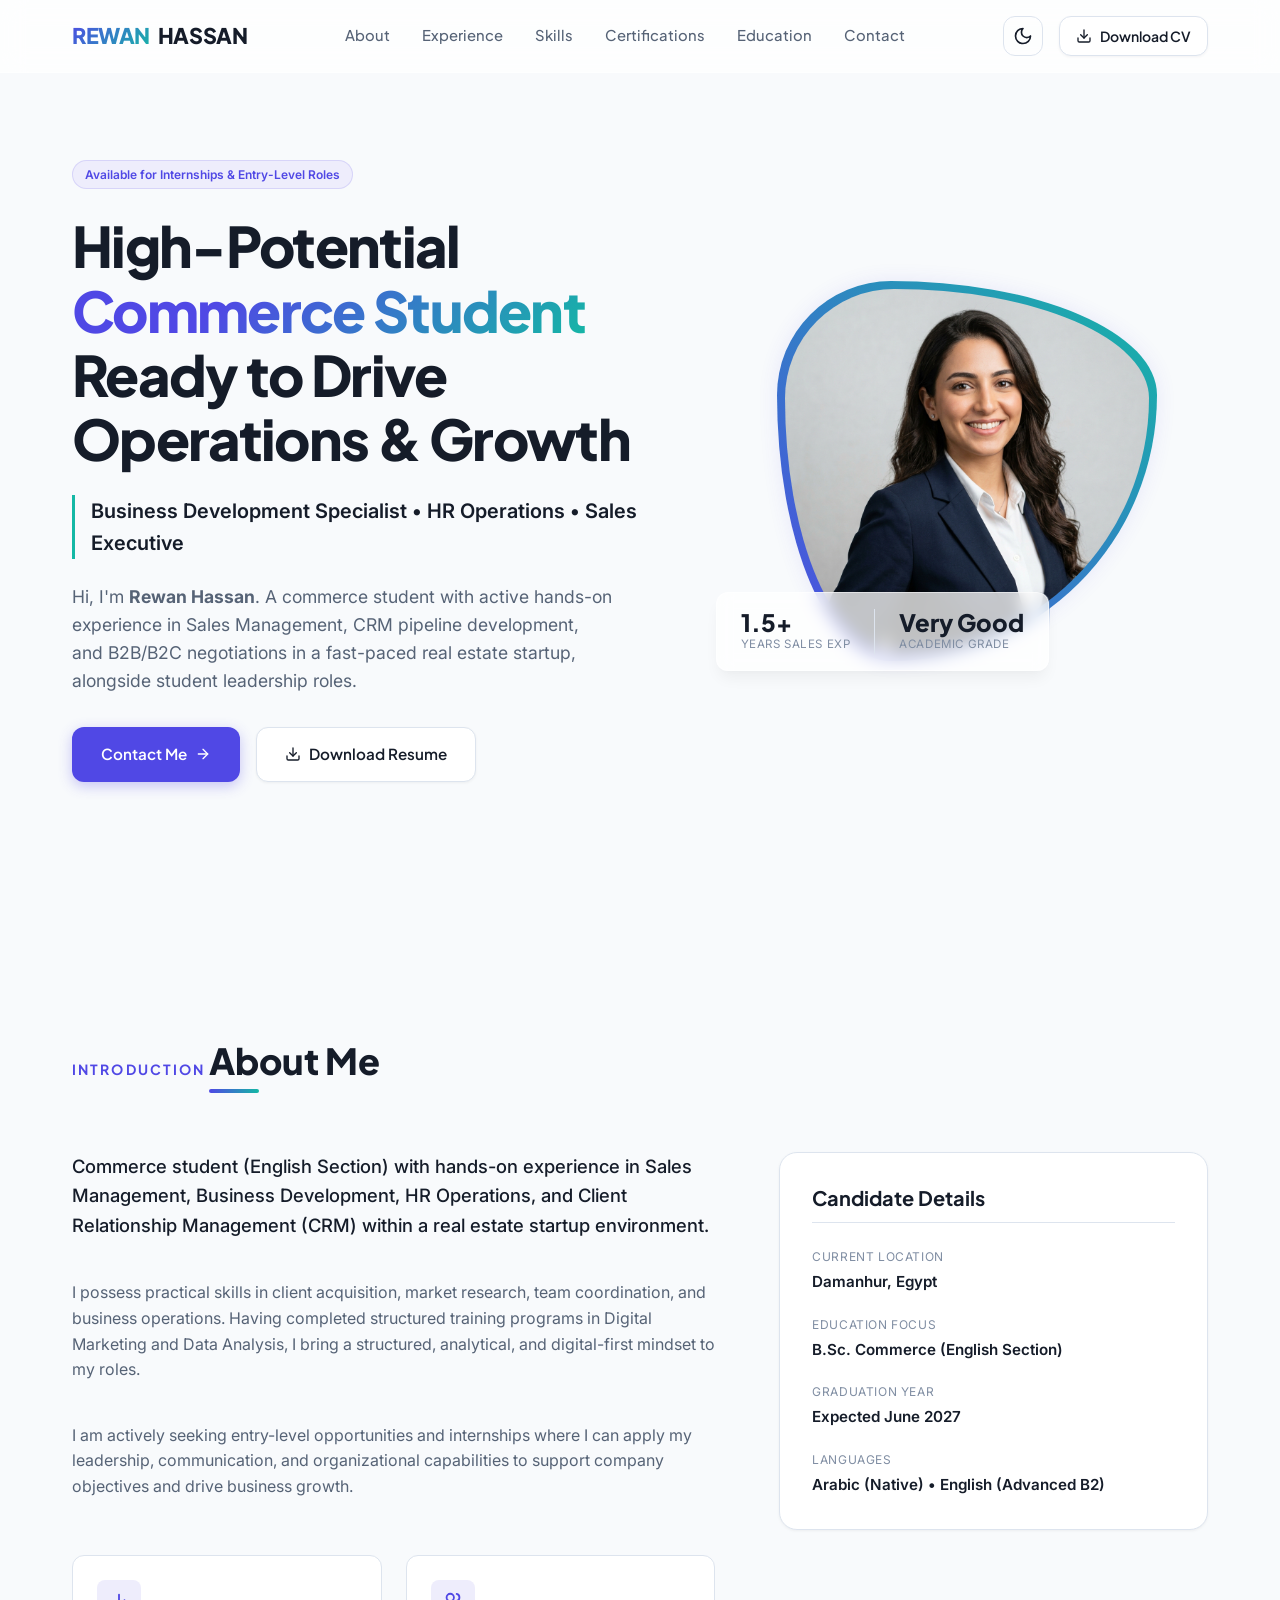
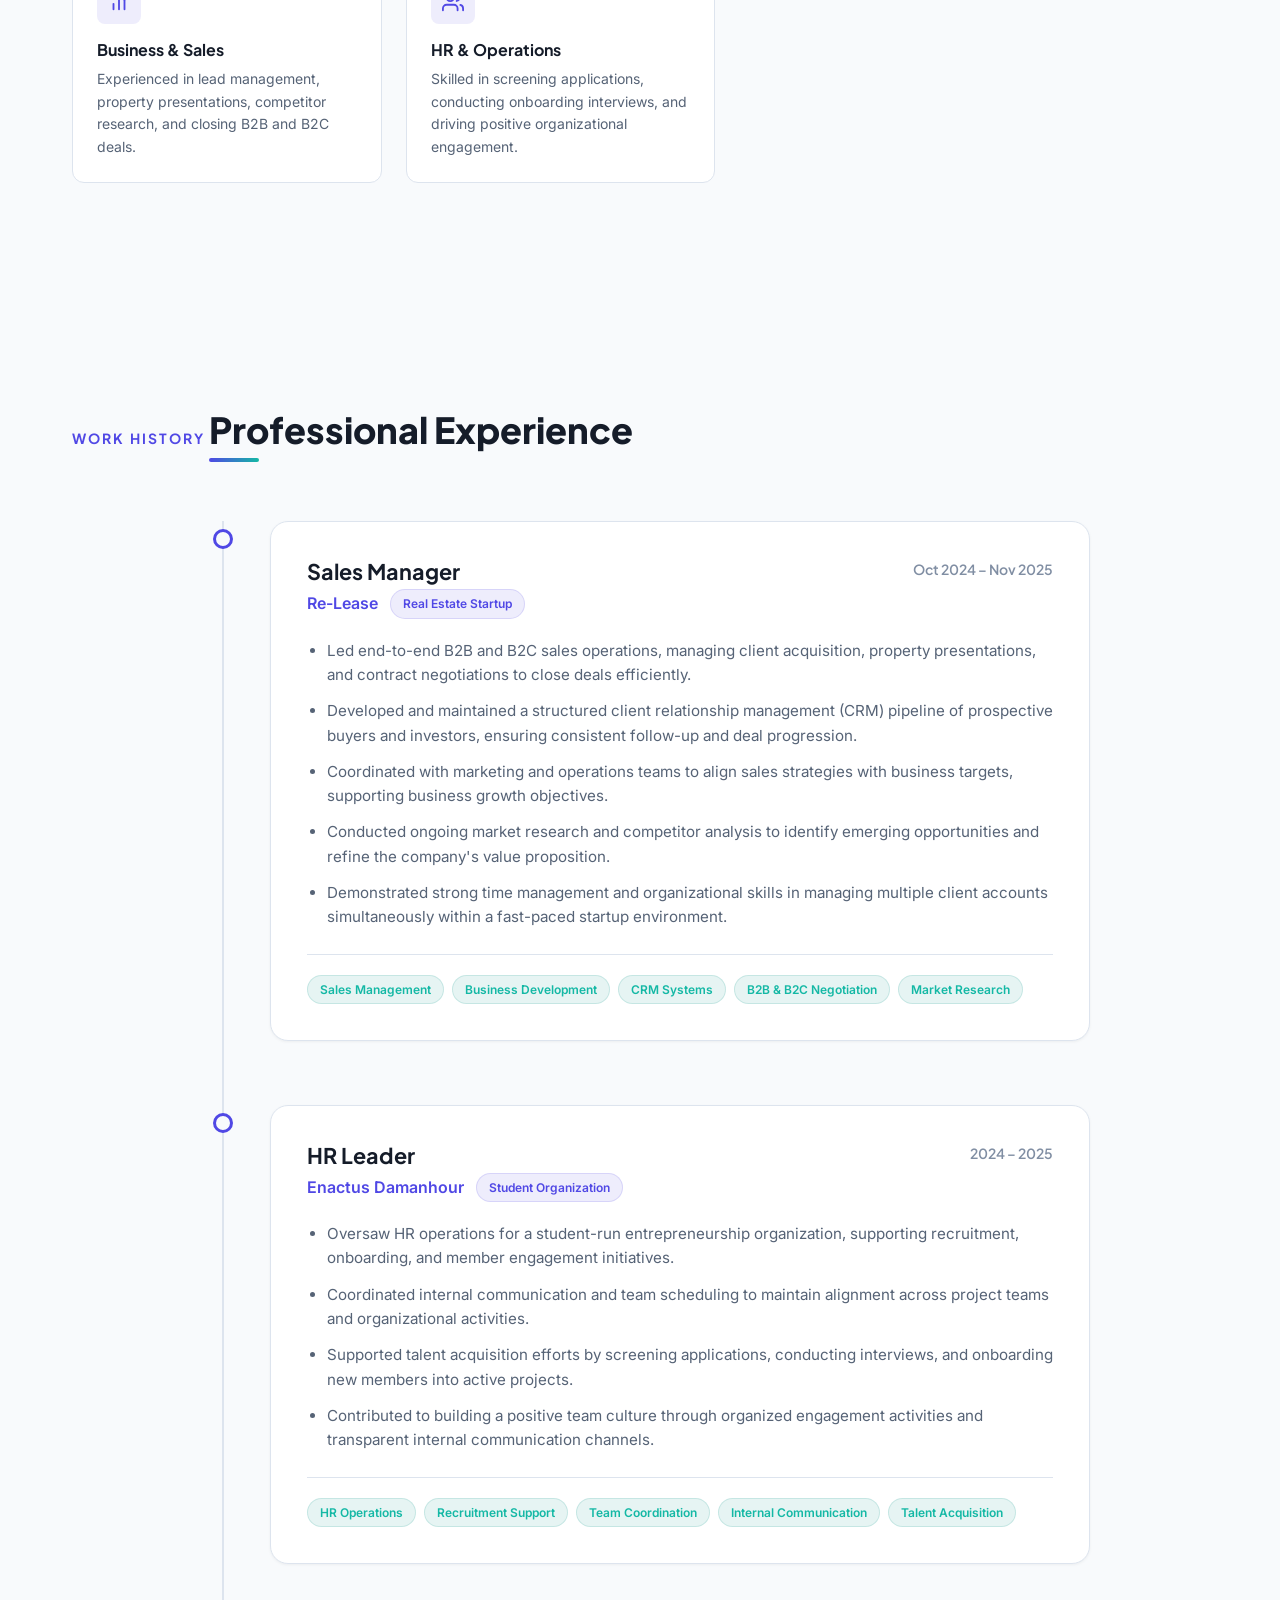
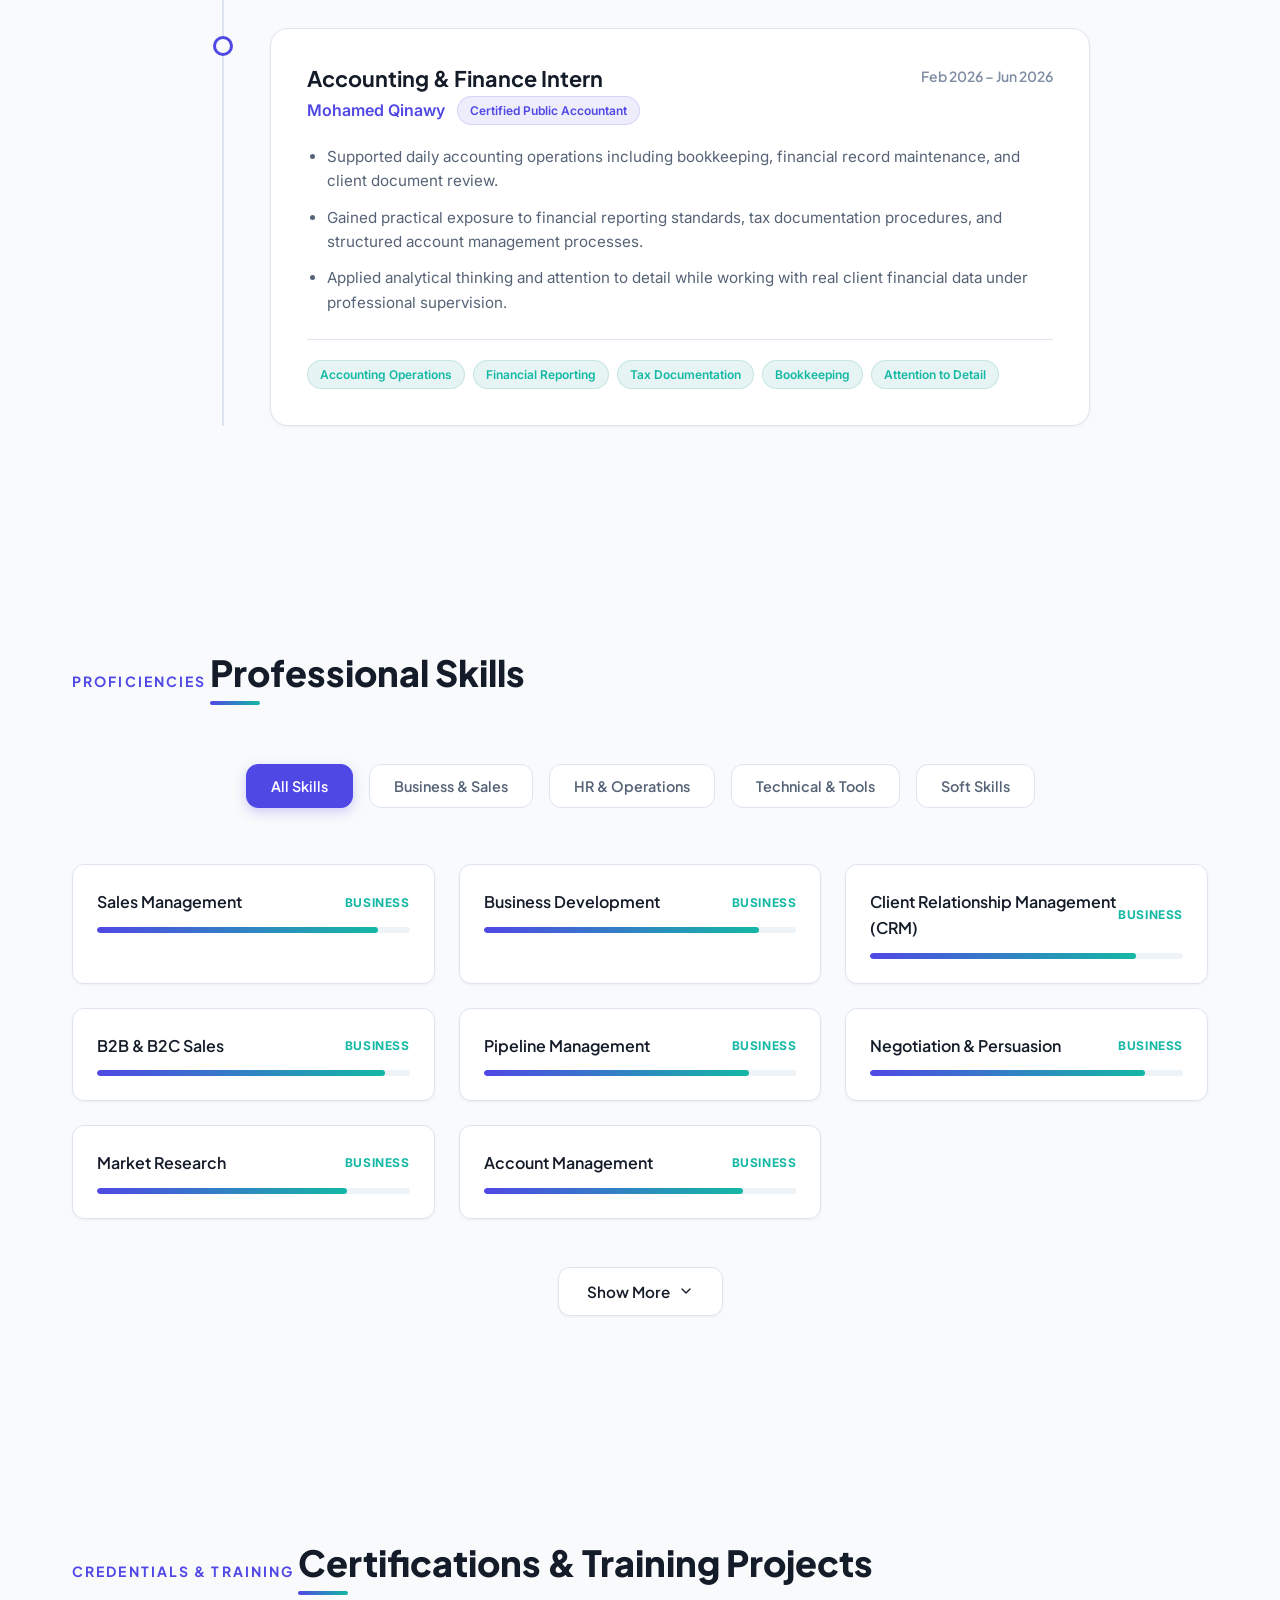
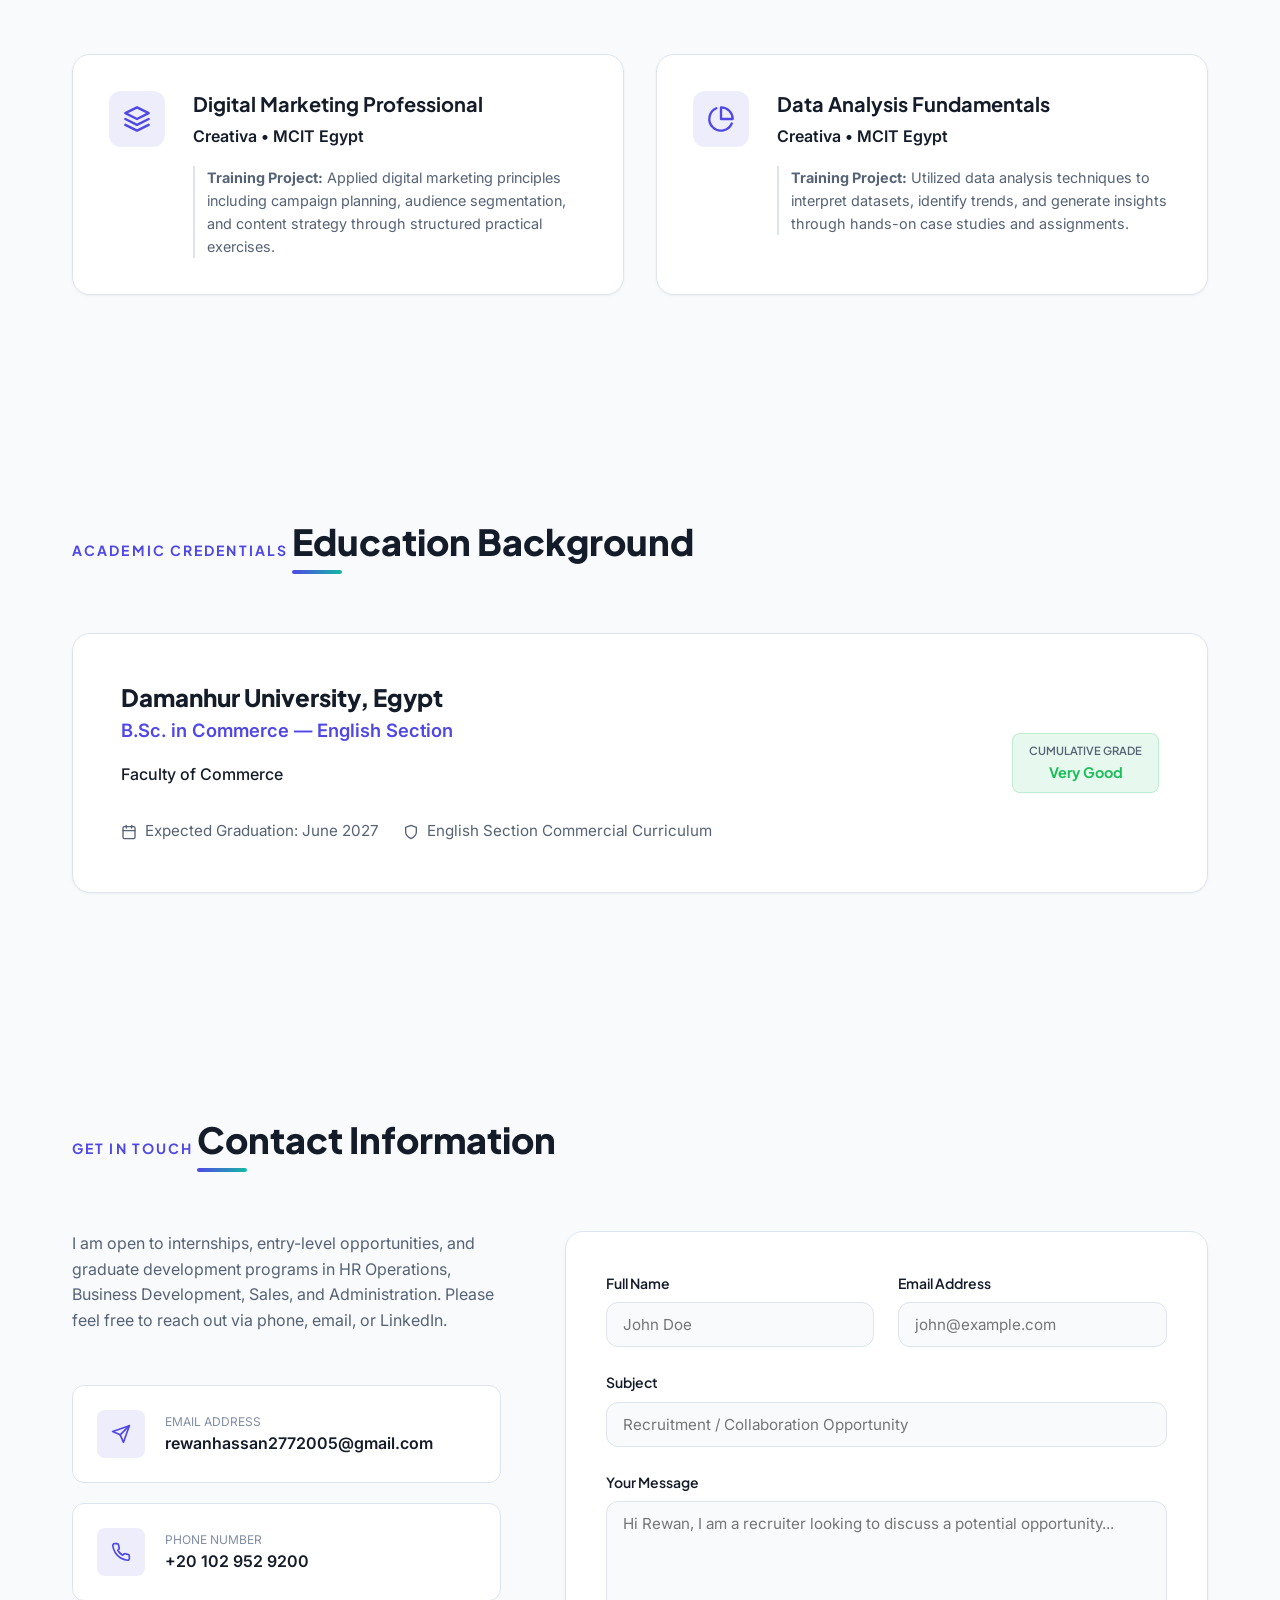
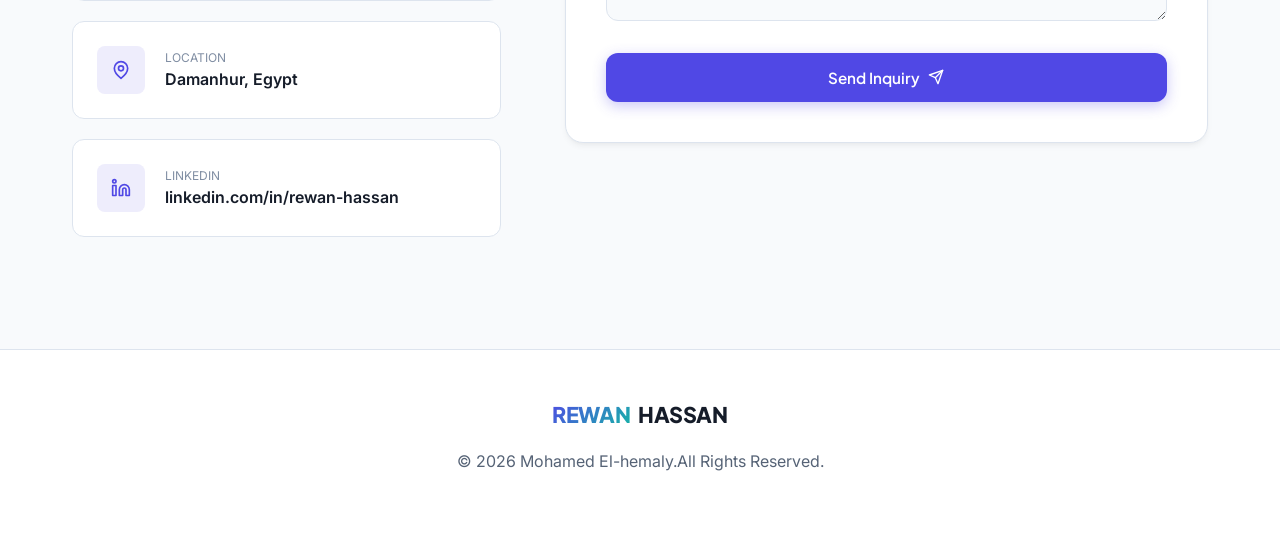
==== commit 3a503797: "test all updats" ====
--- a/index.html
+++ b/index.html
@@ -905,7 +905,7 @@
             <div class="logo">
                 <span>REWAN</span> HASSAN
             </div>
-            <p> <a href="https://mohamedelhemaly.github.io/portfolio/">&copy; 2025 Mohamed El-hemaly.All Rights
+            <p> <a href="https://mohamedelhemaly.github.io/portfolio/">&copy; 2026 Mohamed El-hemaly.All Rights
                     Reserved.</a>
         </div>
     </footer>
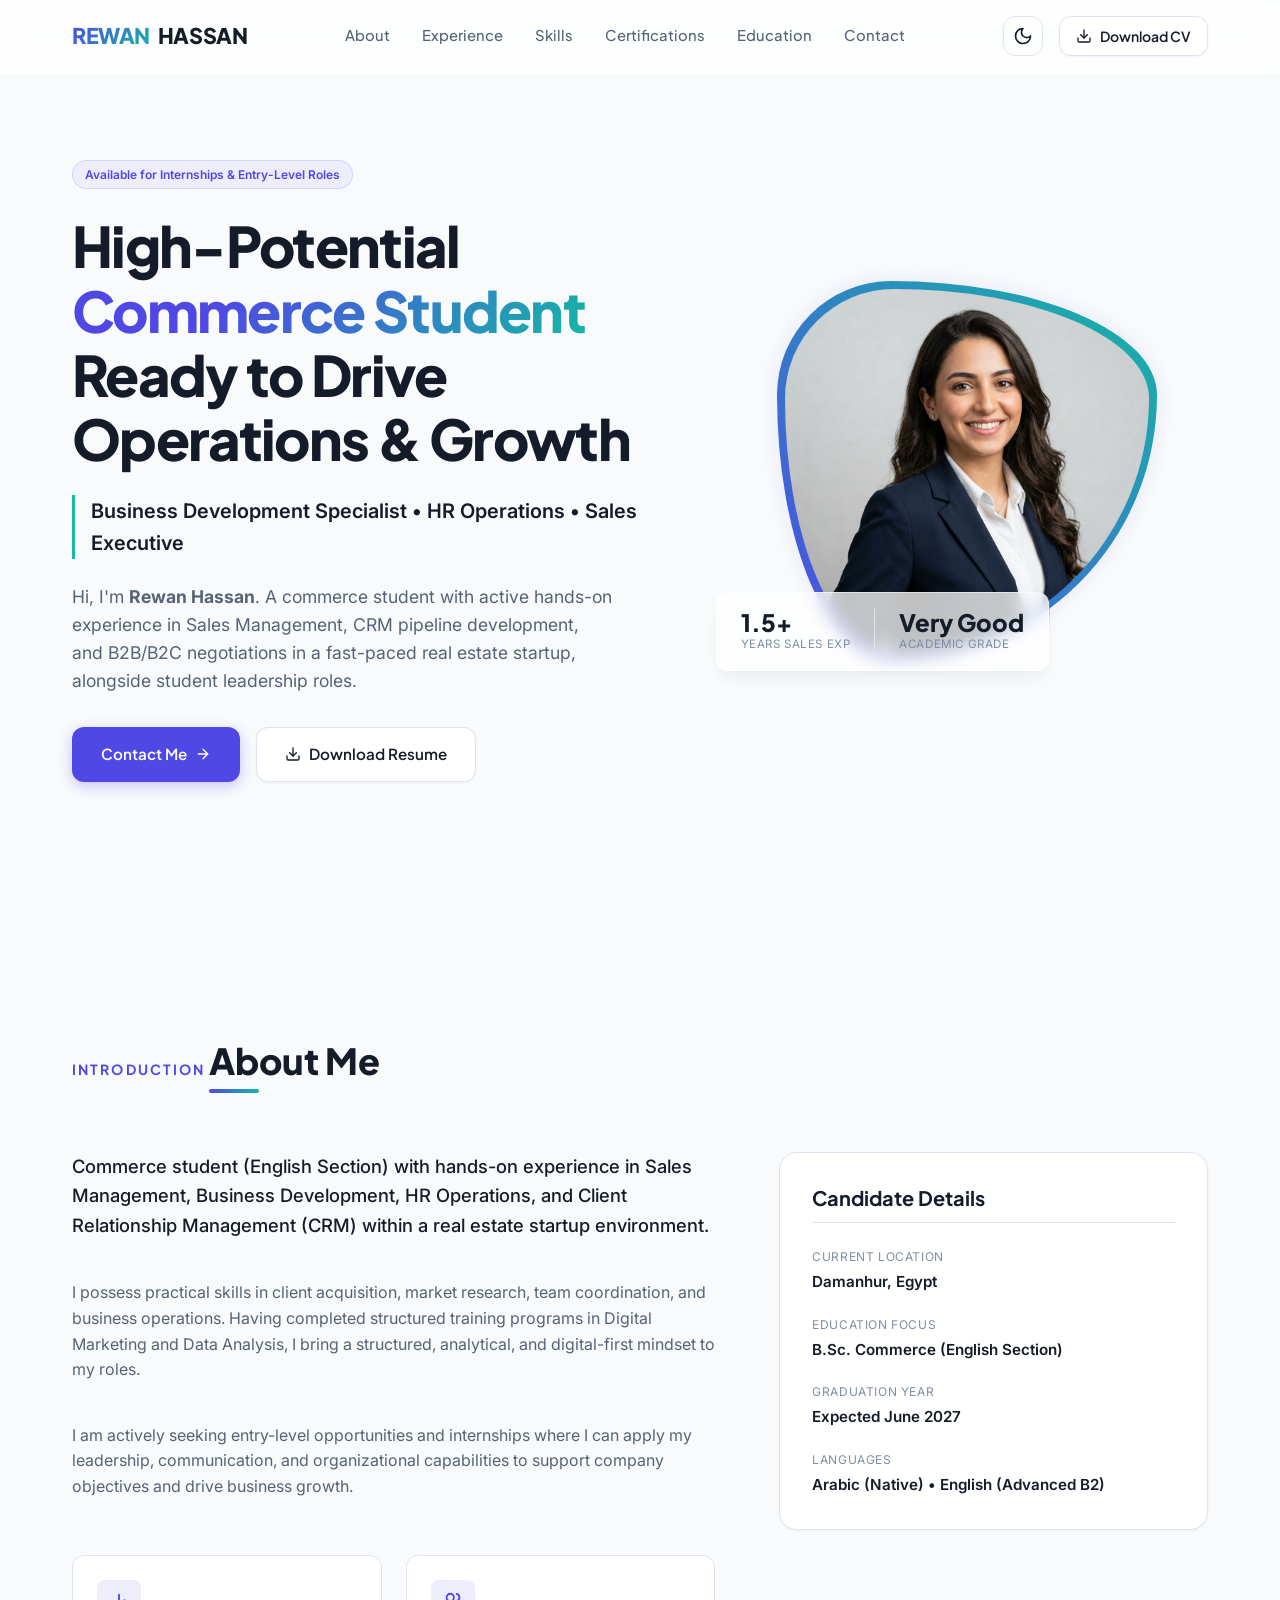
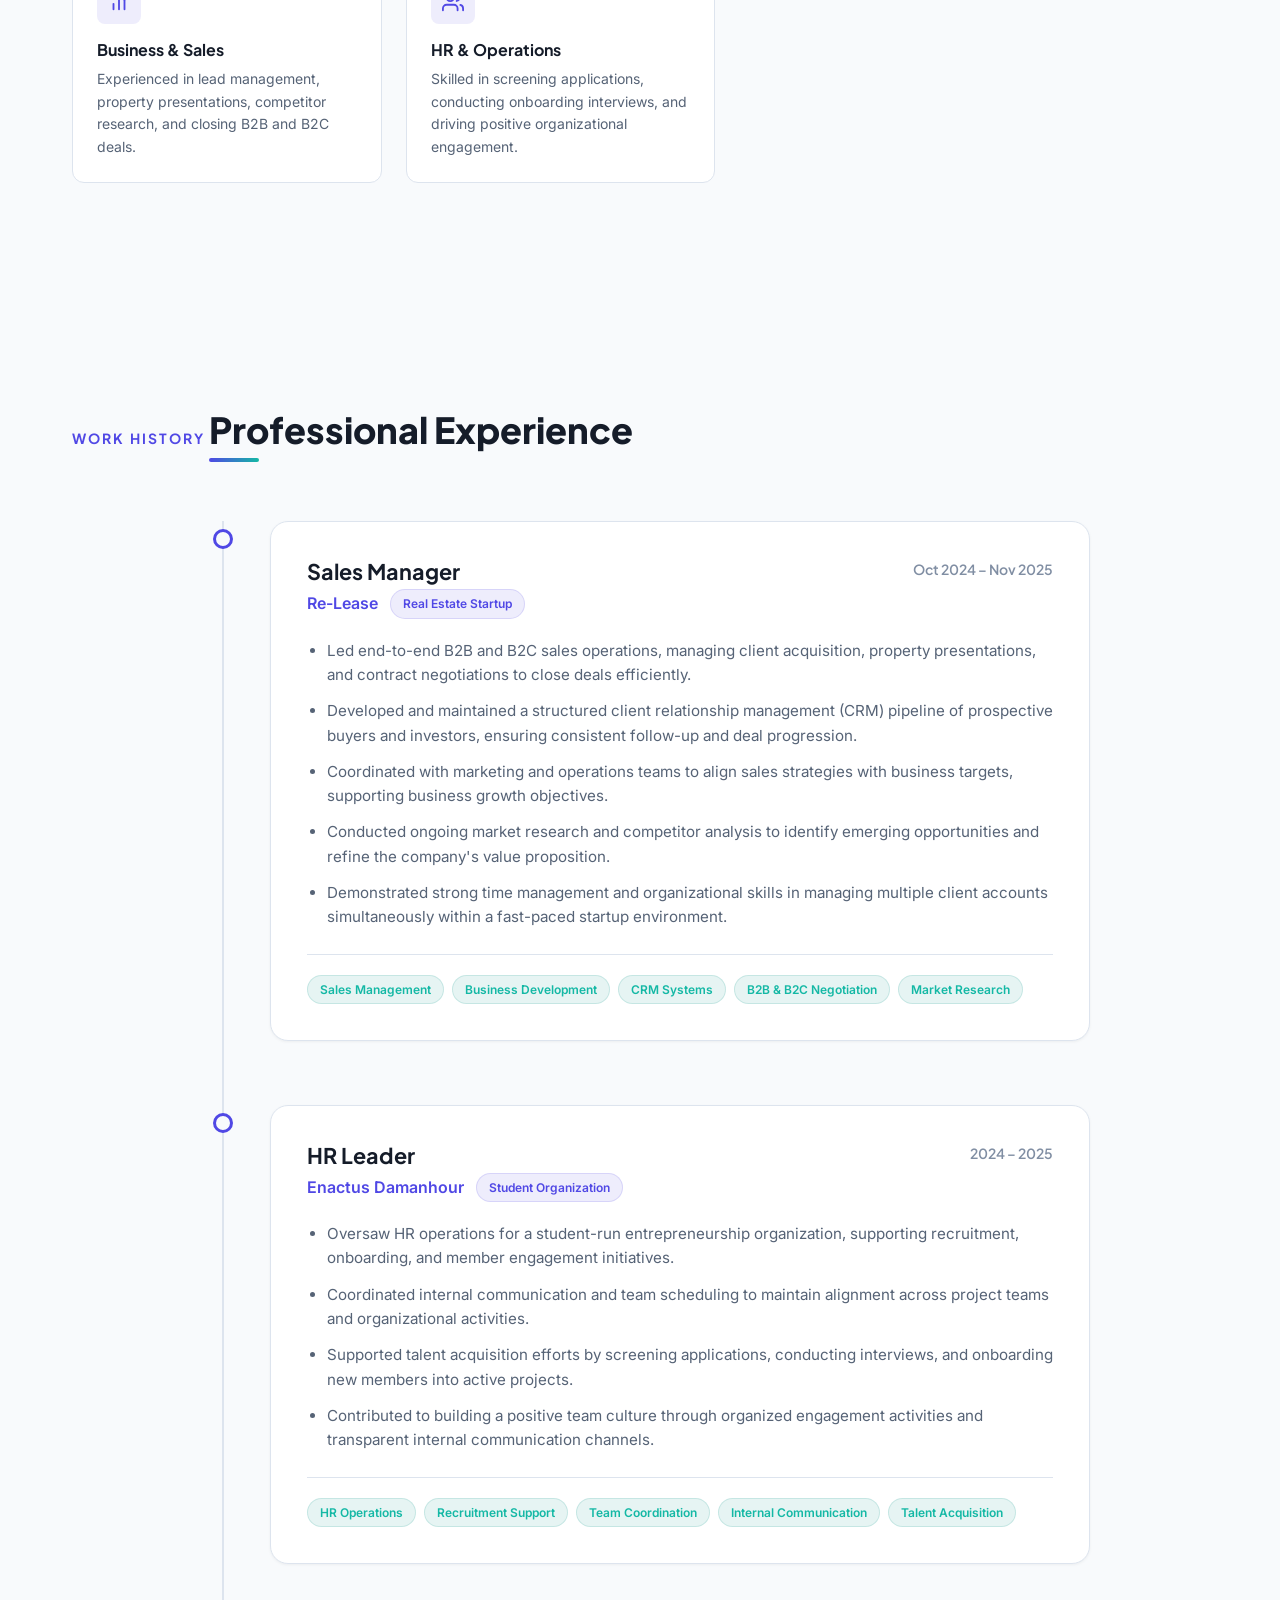
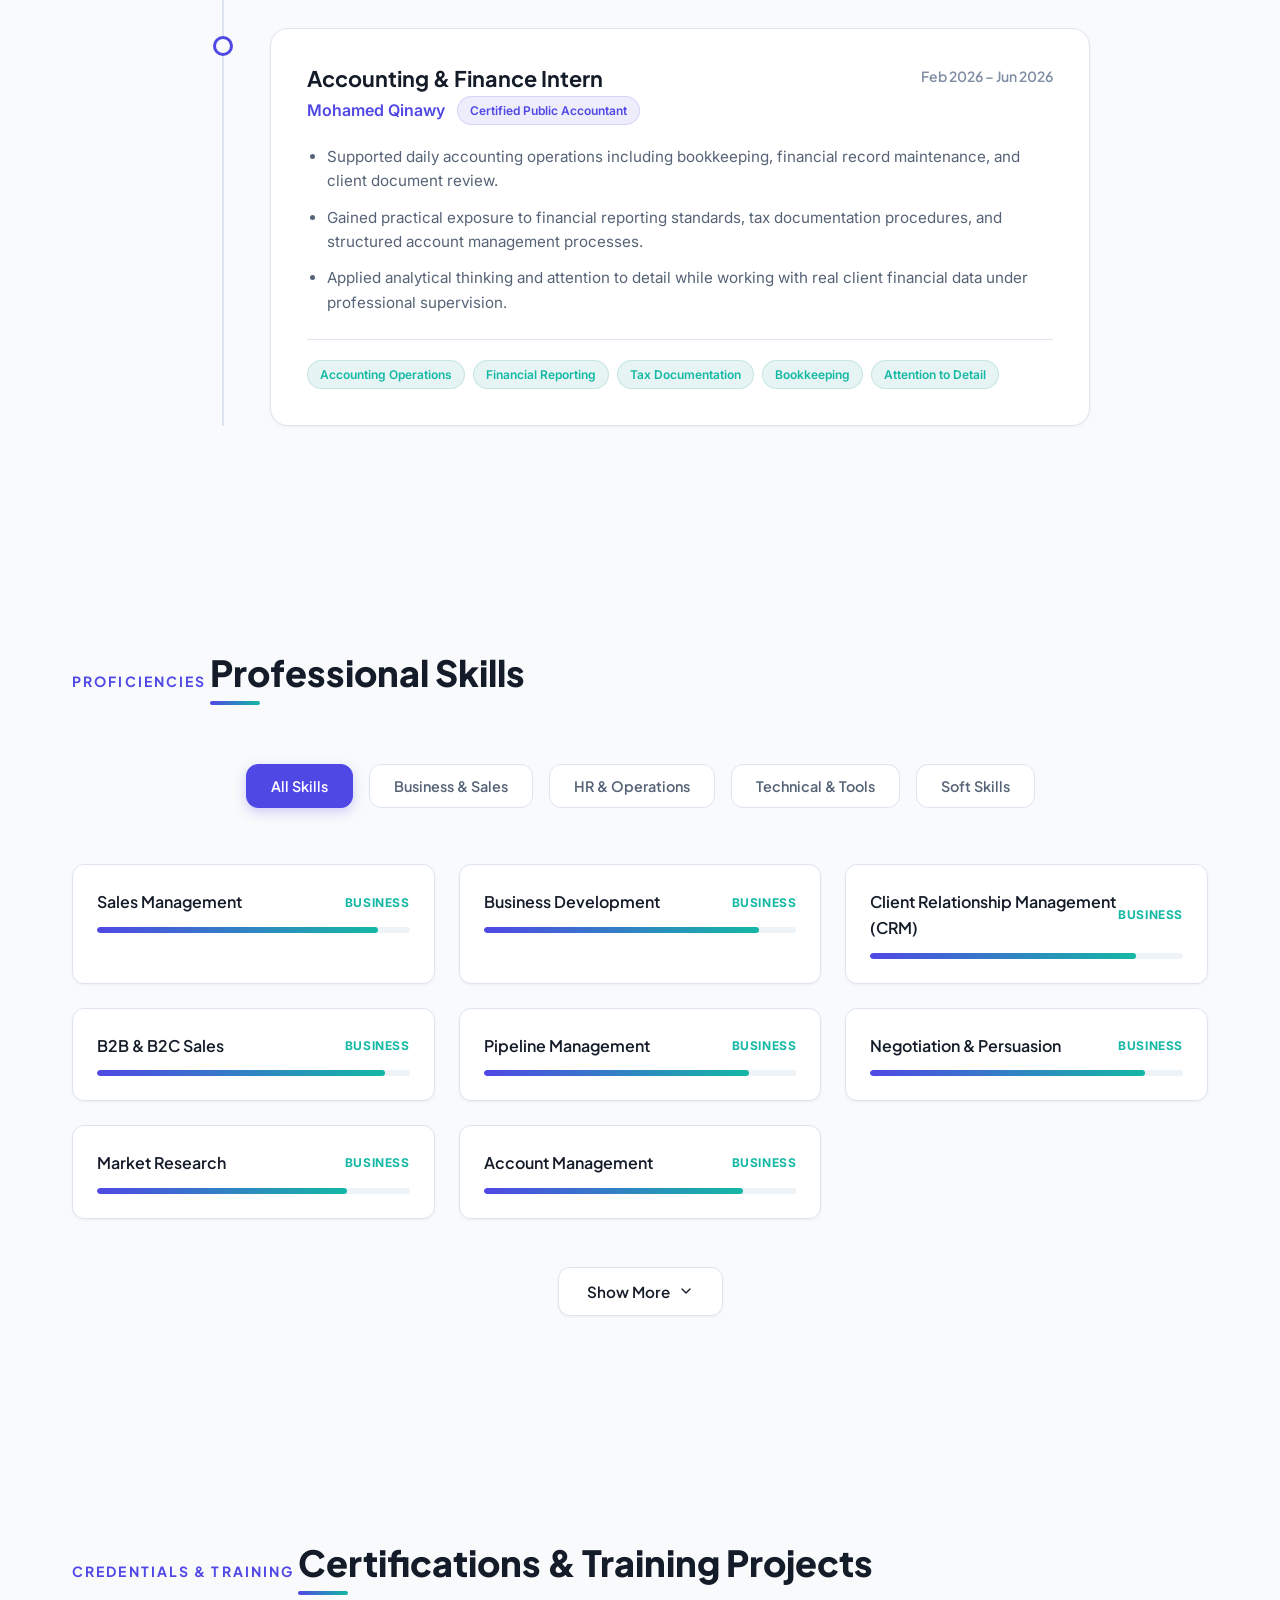
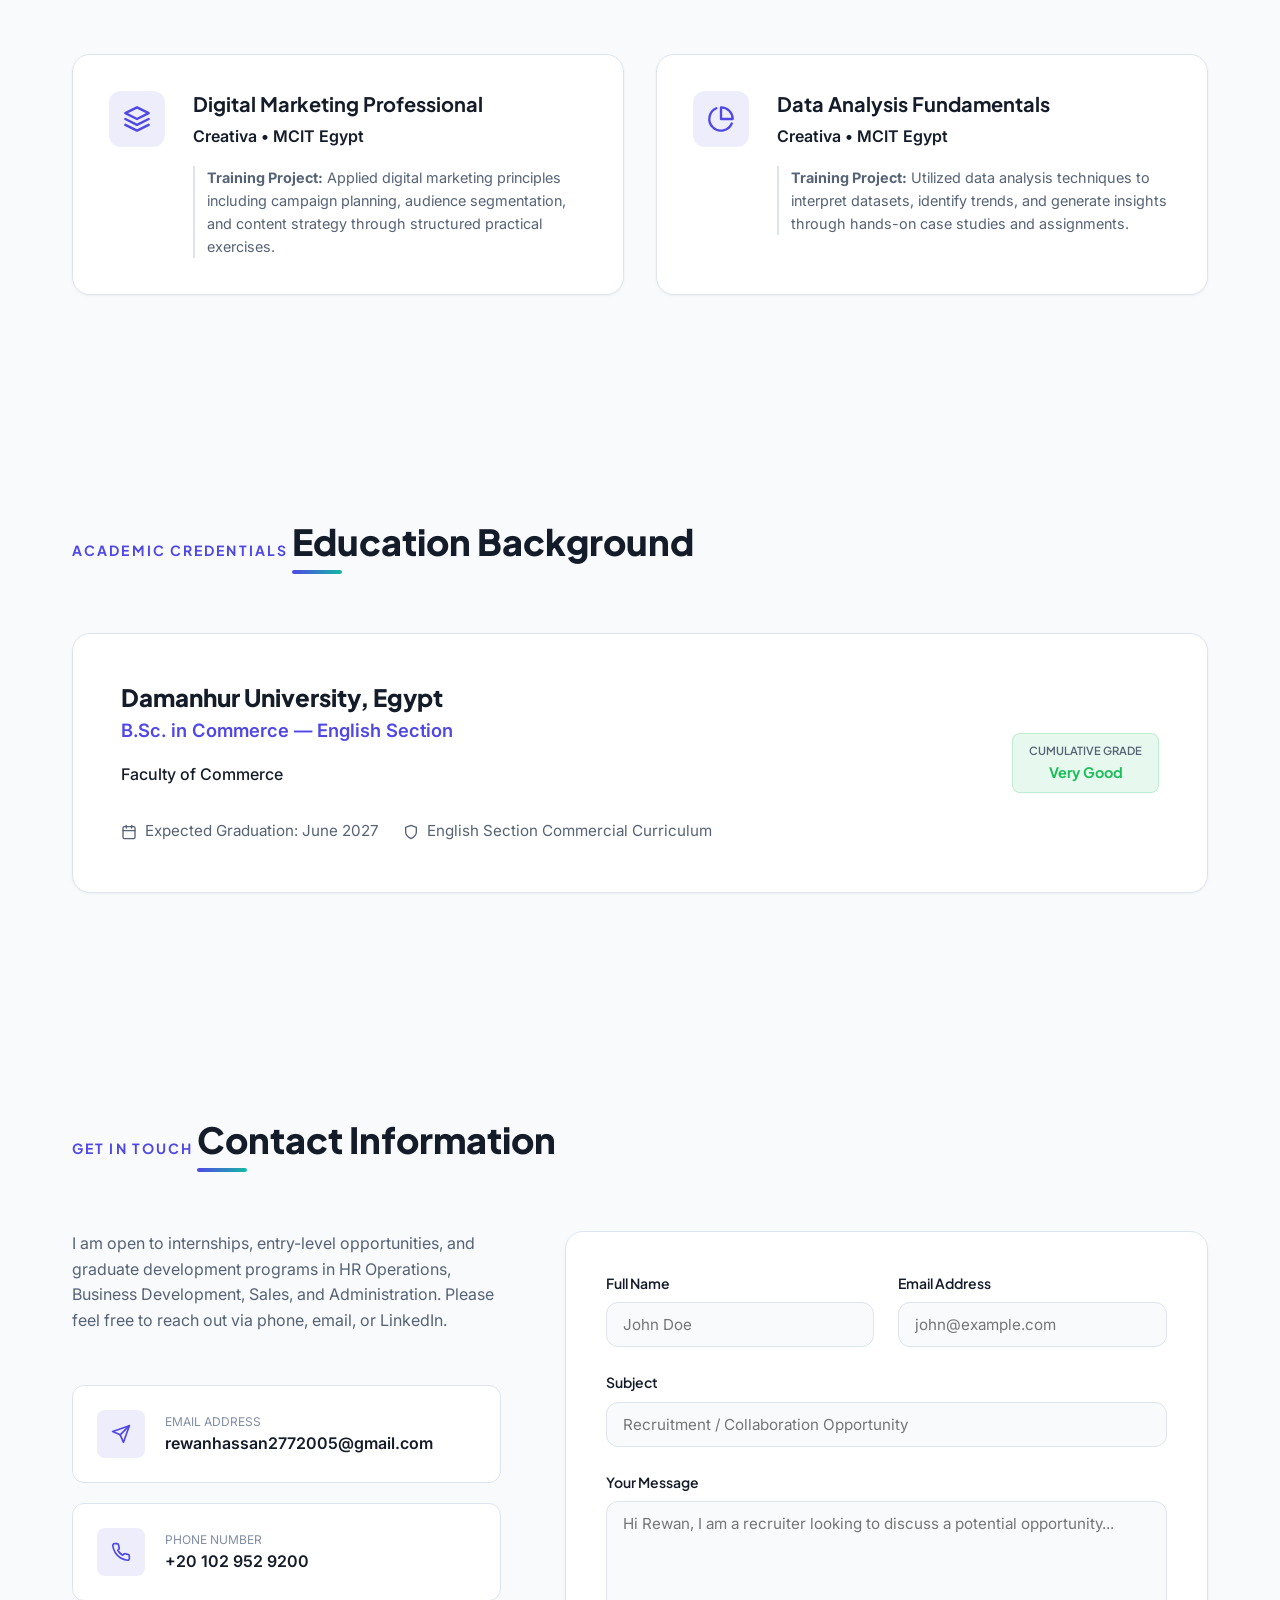
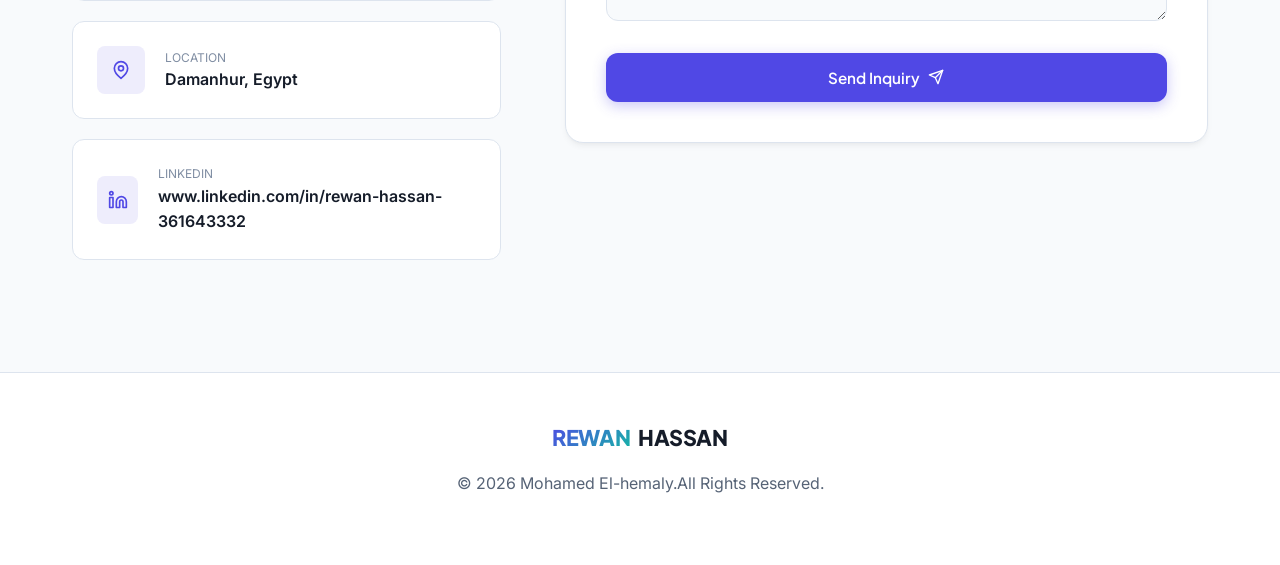
==== commit 5a71b257: "test all updats" ====
--- a/index.html
+++ b/index.html
@@ -823,8 +823,9 @@
                             </div>
 
                             <!-- LinkedIn -->
-                            <a href="https://linkedin.com/in/rewan-hassan" target="_blank" rel="noopener noreferrer"
-                                class="contact-detail-card" aria-label="Visit Rewan Hassan's LinkedIn profile">
+                            <a href="www.linkedin.com/in/rewan-hassan-361643332" target="_blank"
+                                rel="noopener noreferrer" class="contact-detail-card"
+                                aria-label="Visit Rewan Hassan's LinkedIn profile">
                                 <div class="contact-detail-icon">
                                     <svg xmlns="http://www.w3.org/2000/svg" width="20" height="20" viewBox="0 0 24 24"
                                         fill="none" stroke="currentColor" stroke-width="2" stroke-linecap="round"
@@ -837,7 +838,7 @@
                                 </div>
                                 <div class="contact-detail-content">
                                     <span class="contact-detail-label">LinkedIn</span>
-                                    <span class="contact-detail-value">linkedin.com/in/rewan-hassan</span>
+                                    <span class="contact-detail-value">www.linkedin.com/in/rewan-hassan-361643332</span>
                                 </div>
                             </a>
                         </div>
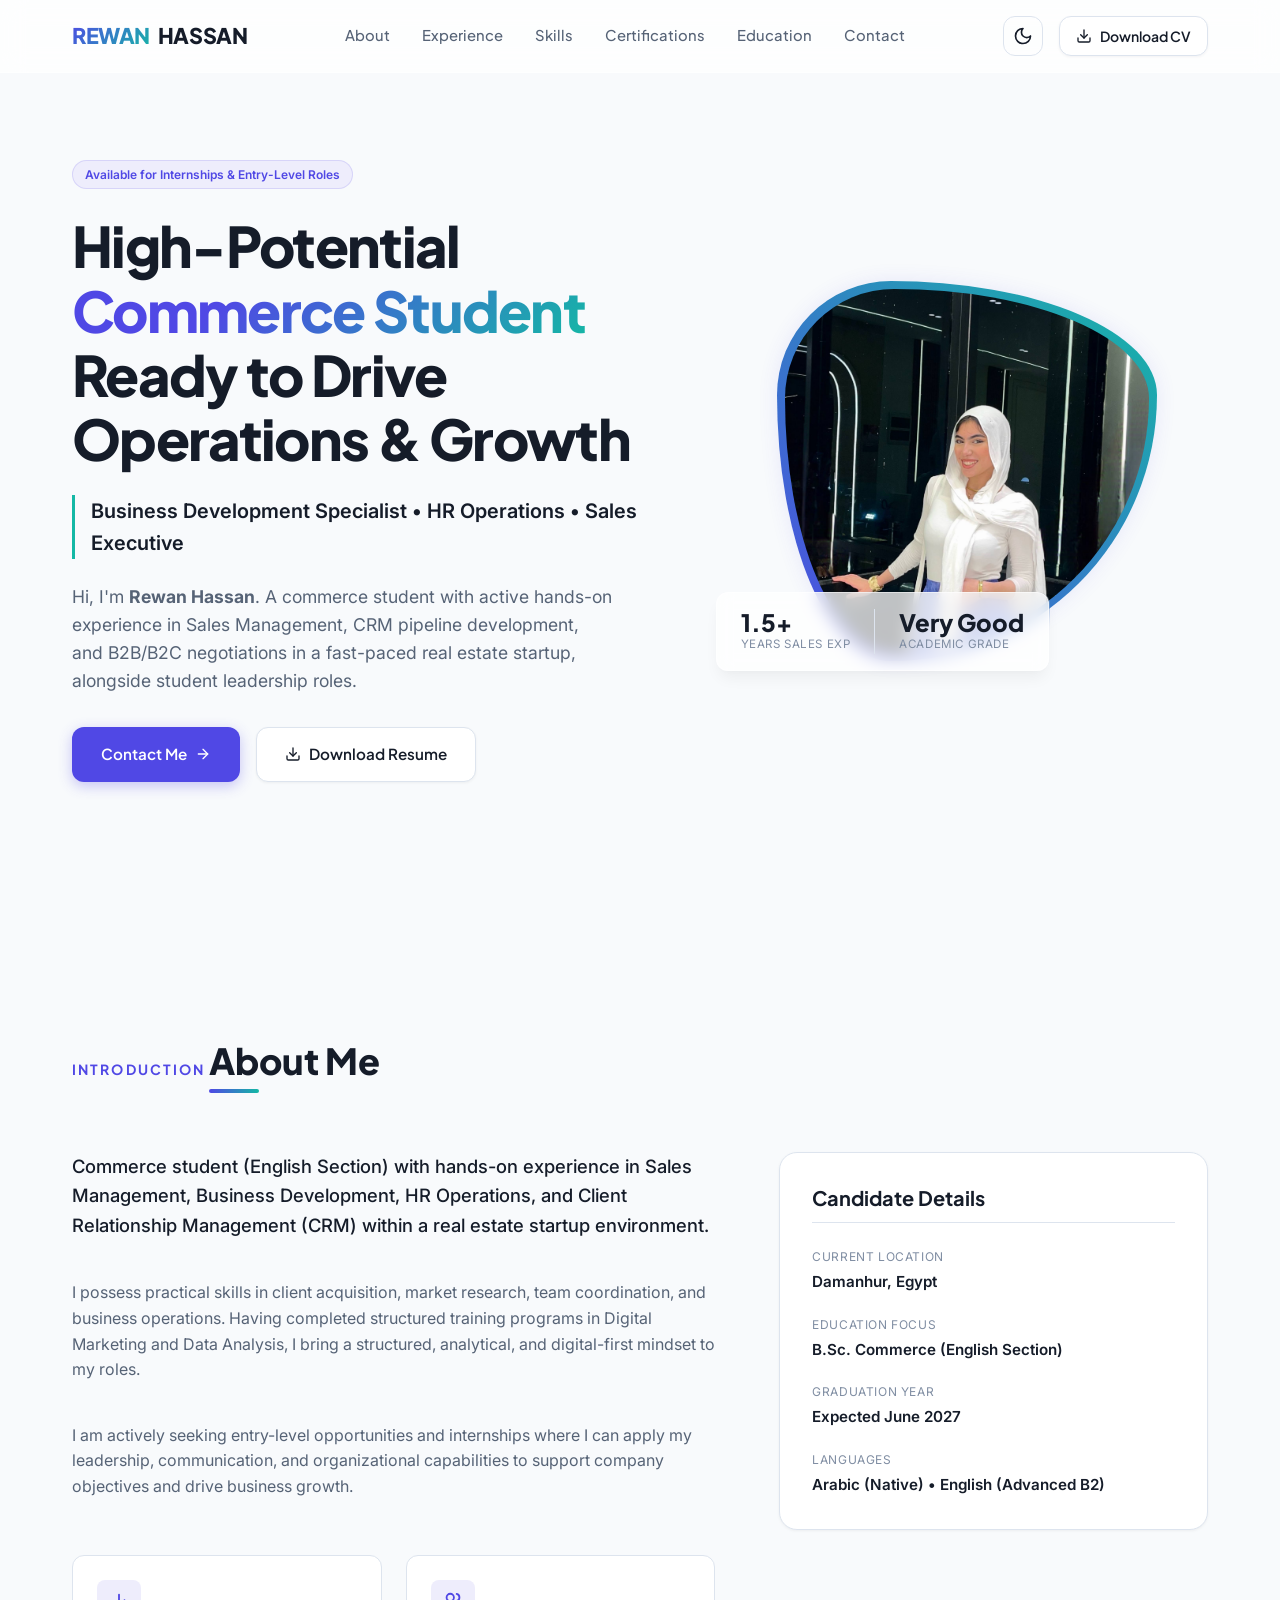
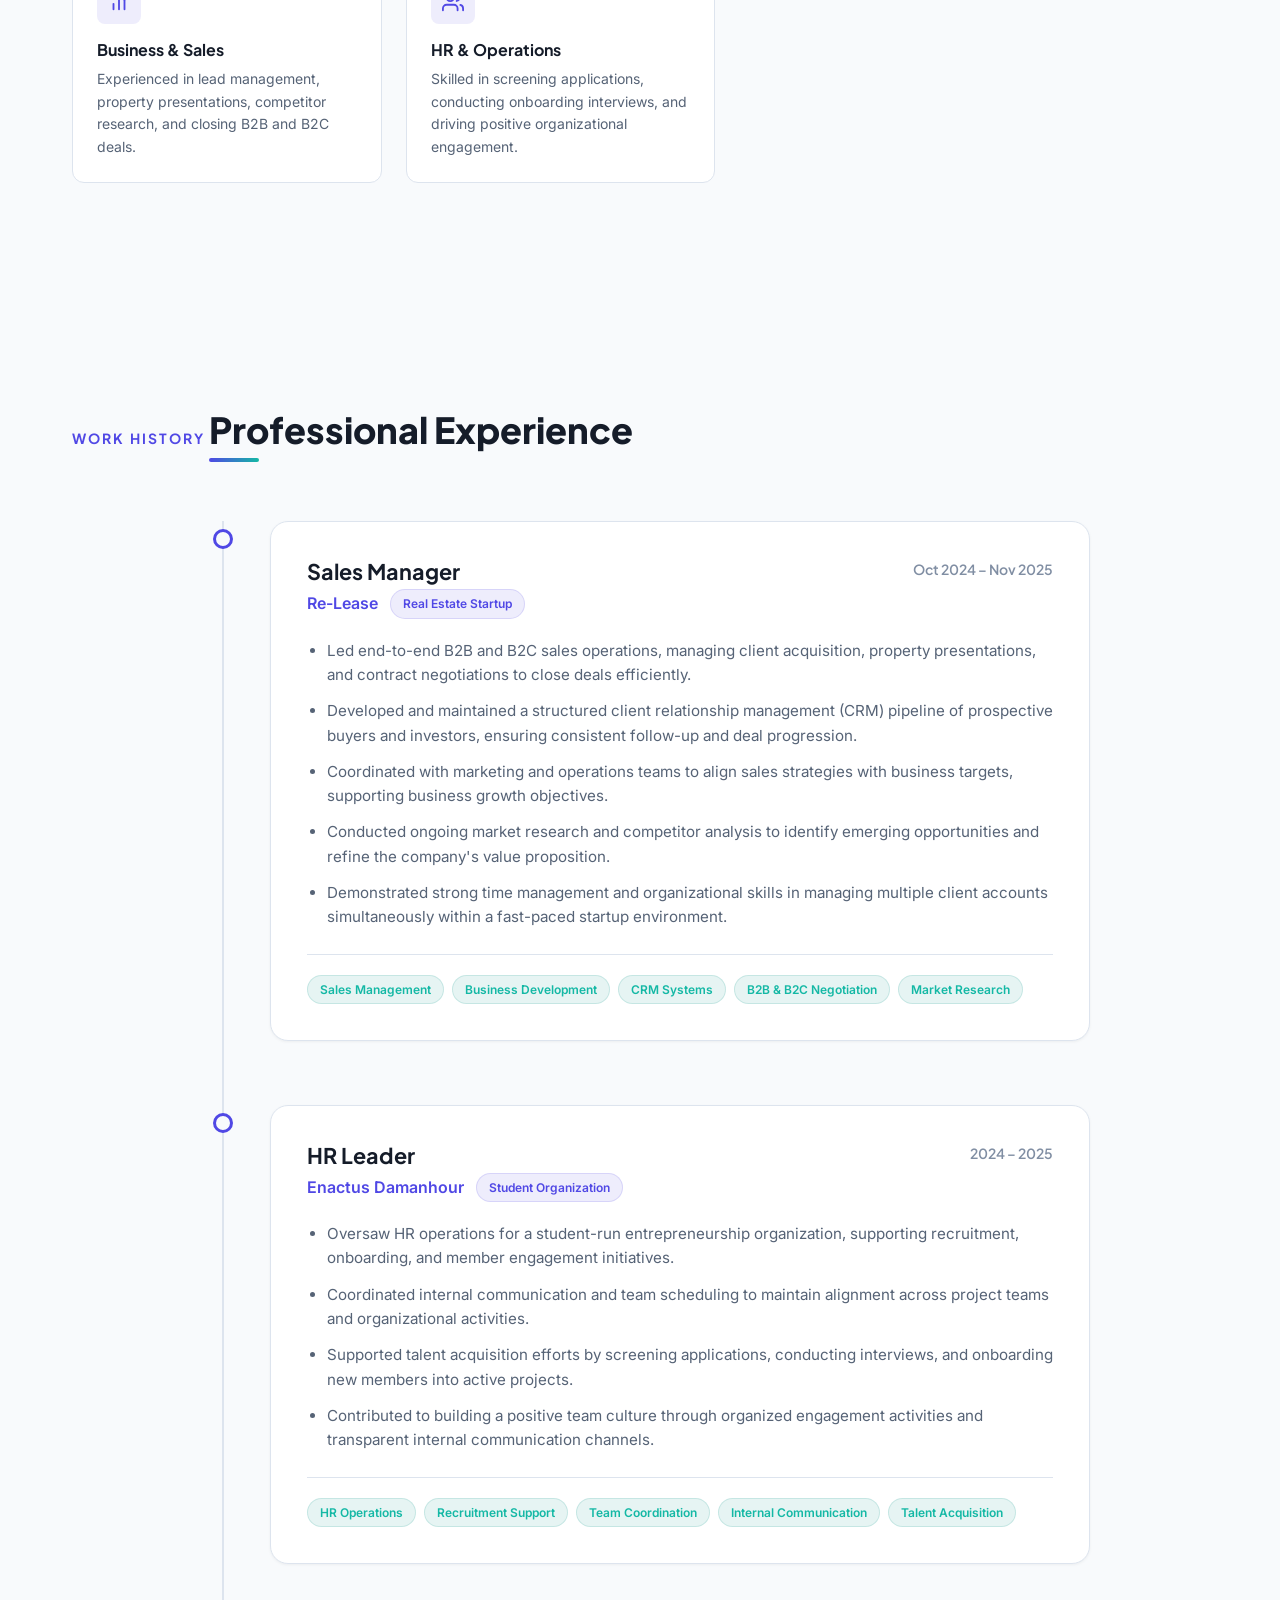
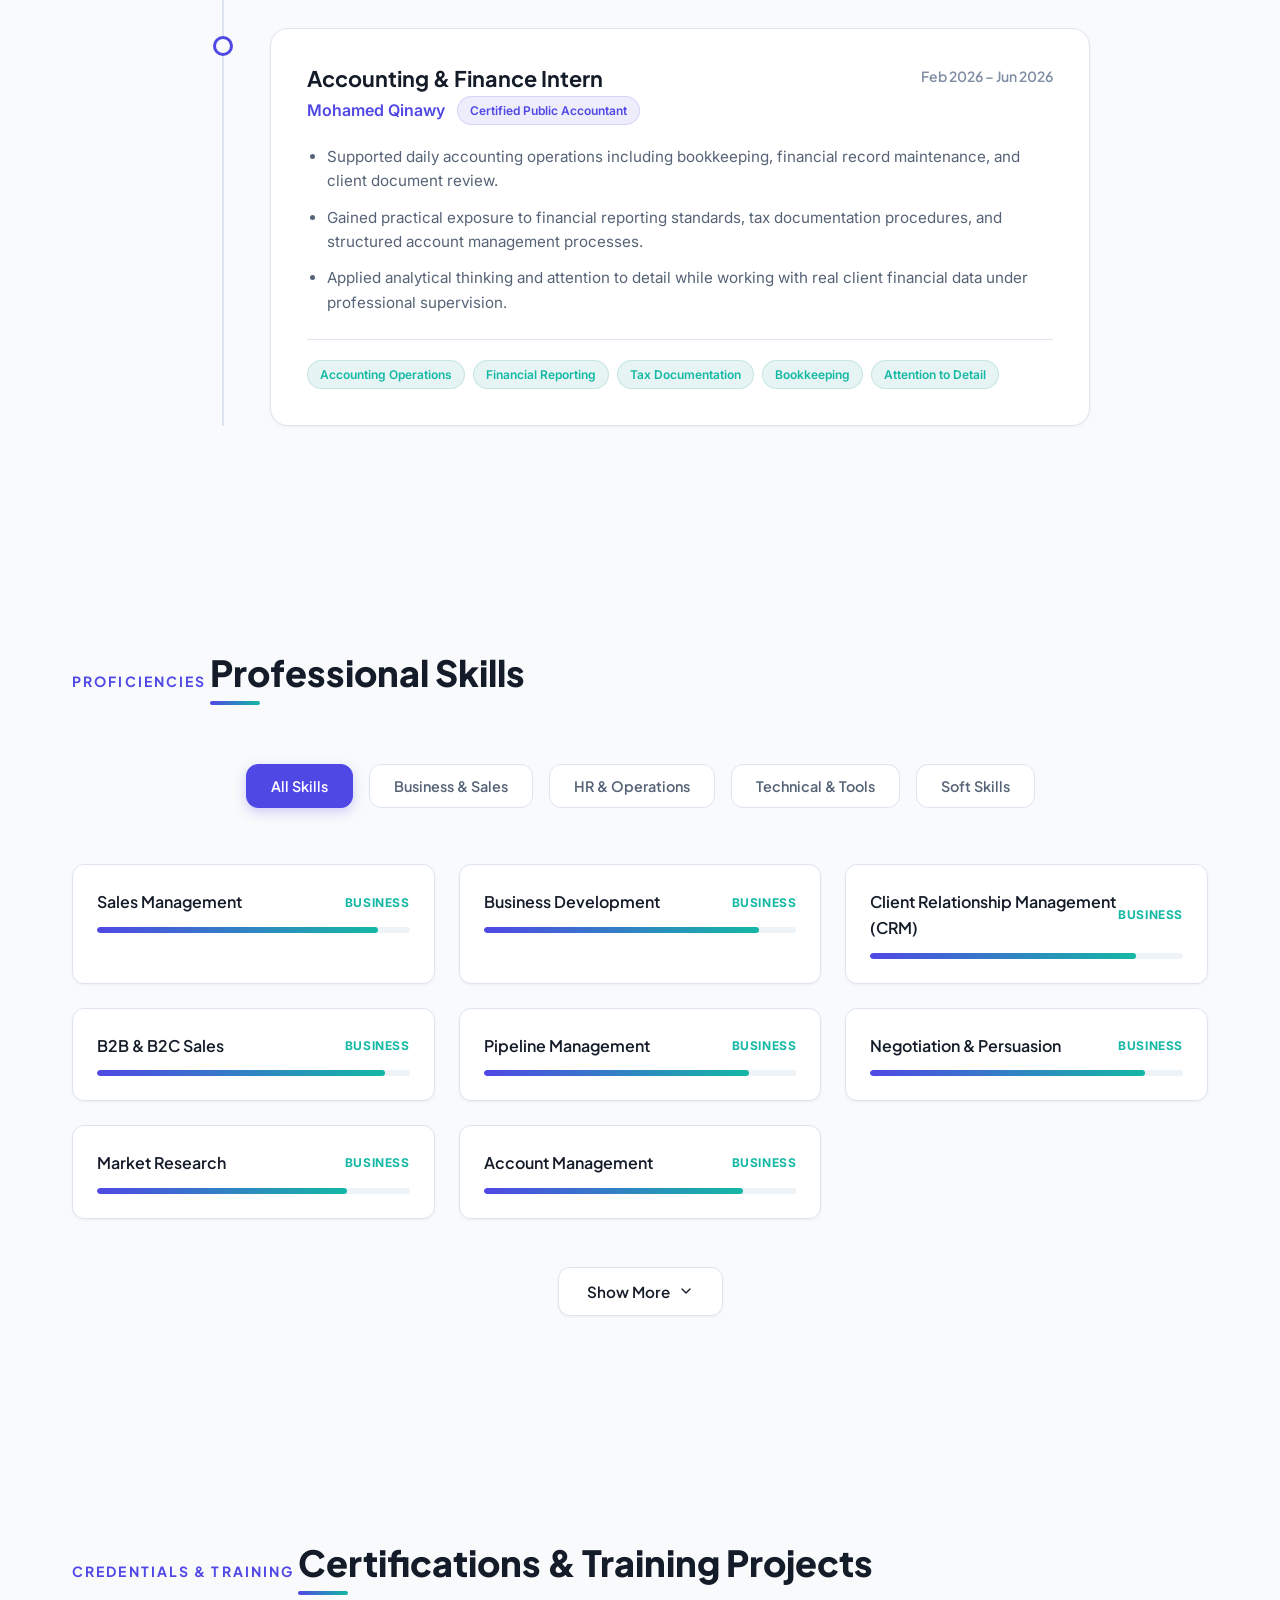
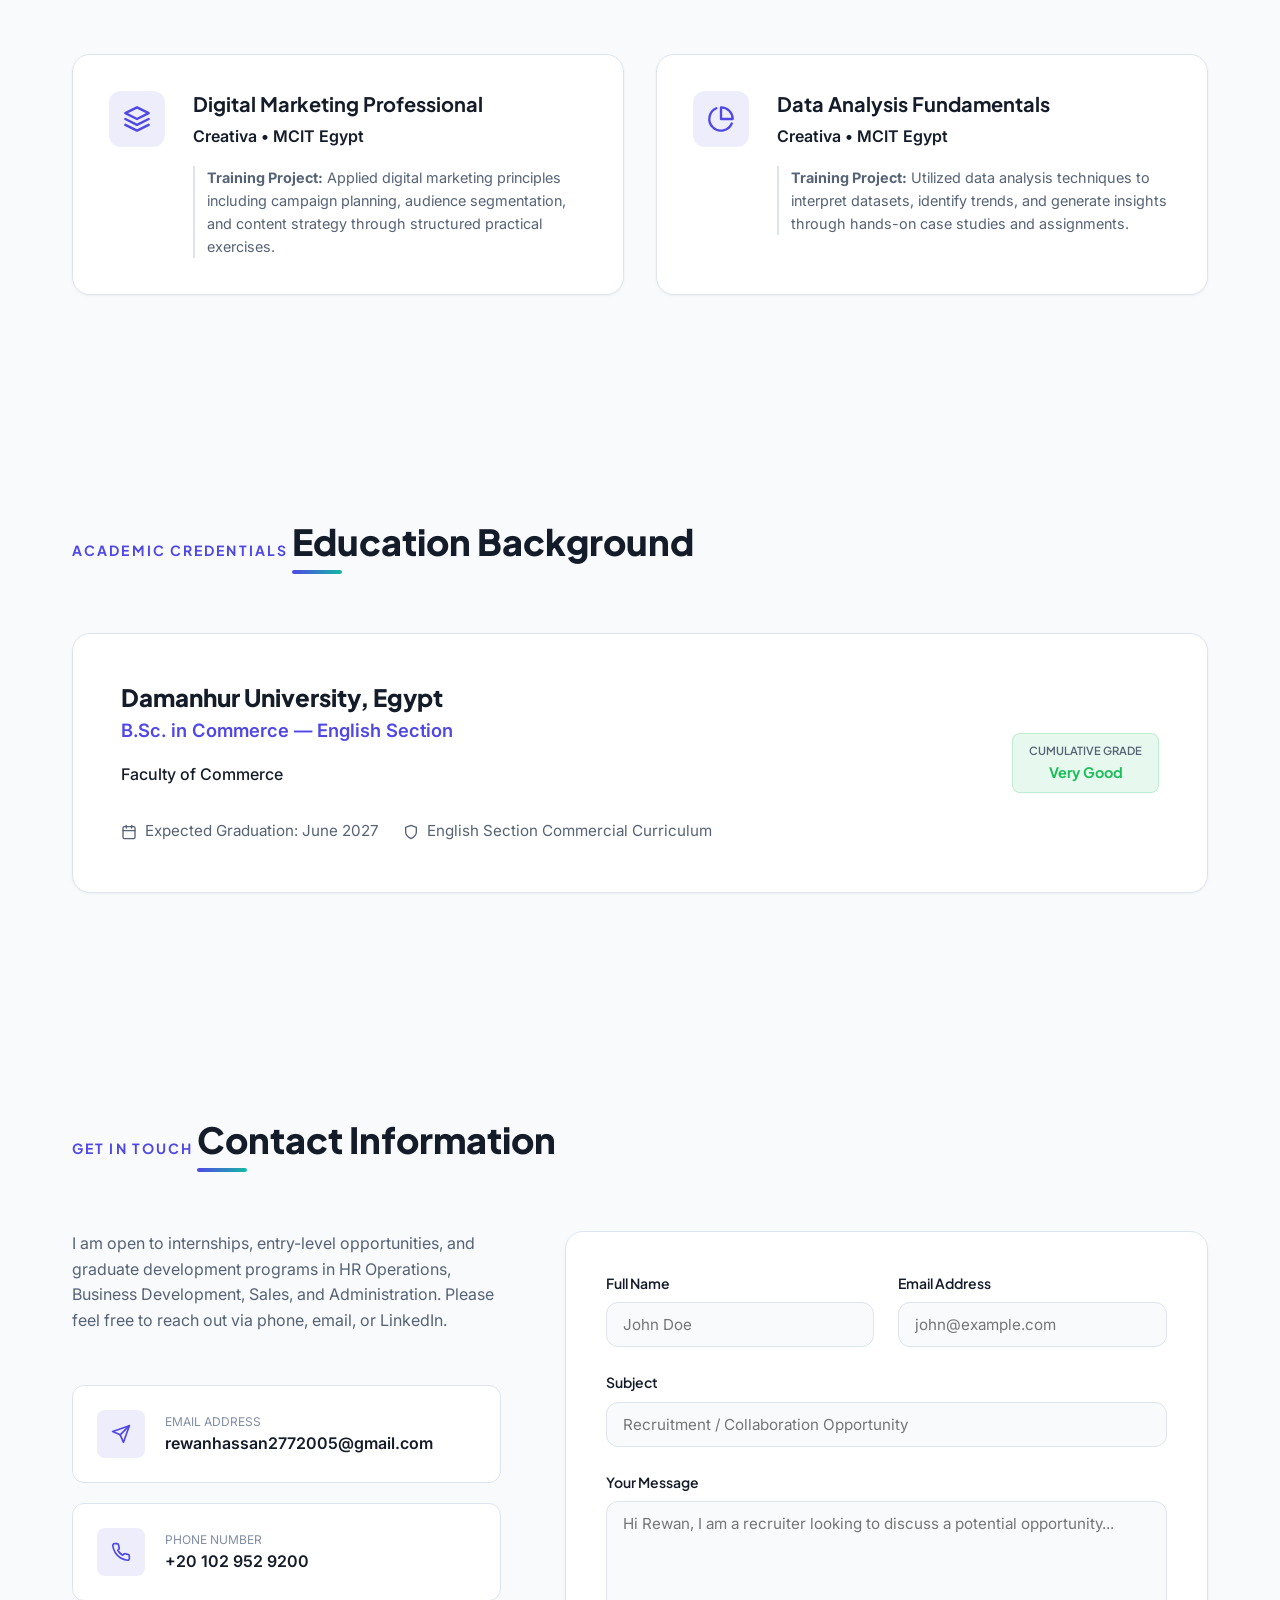
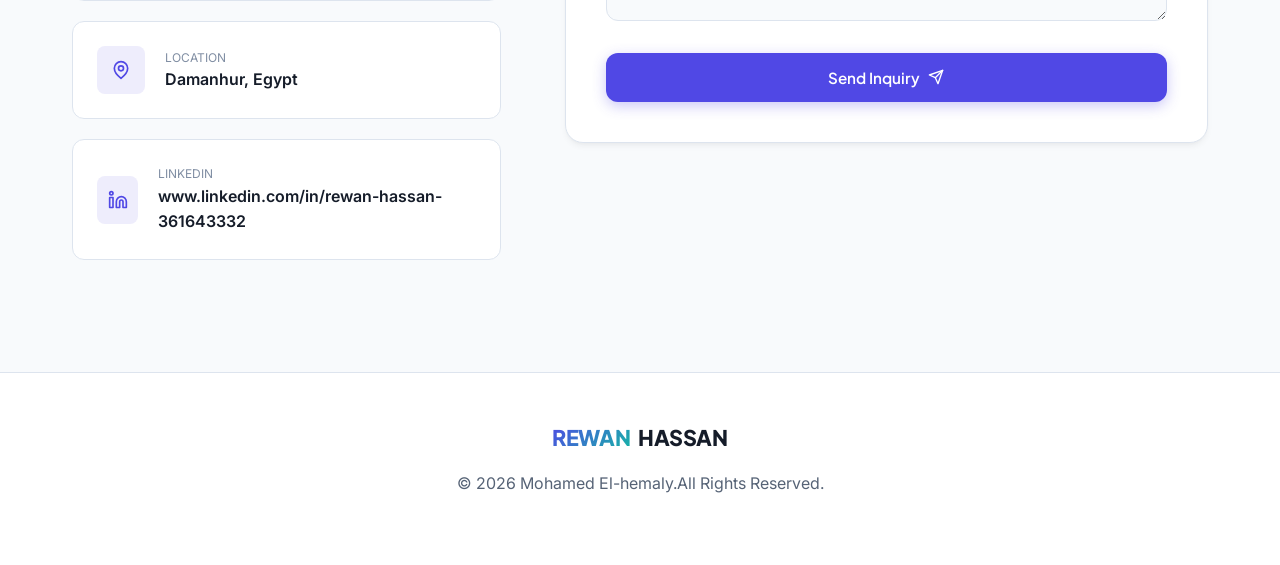
==== commit bdb8a246: "test all updats" ====
--- a/index.html
+++ b/index.html
@@ -136,7 +136,7 @@
 
                 <div class="hero-image-container">
                     <div class="hero-image-frame">
-                        <img src="assets/images/avatar.png" alt="Rewan Hassan Portrait" class="hero-image">
+                        <img src="assets/images/Rewan_photo.jpg" alt="Rewan Hassan Portrait" class="hero-image">
                     </div>
                     <div class="hero-stats">
                         <div class="stat-item">
